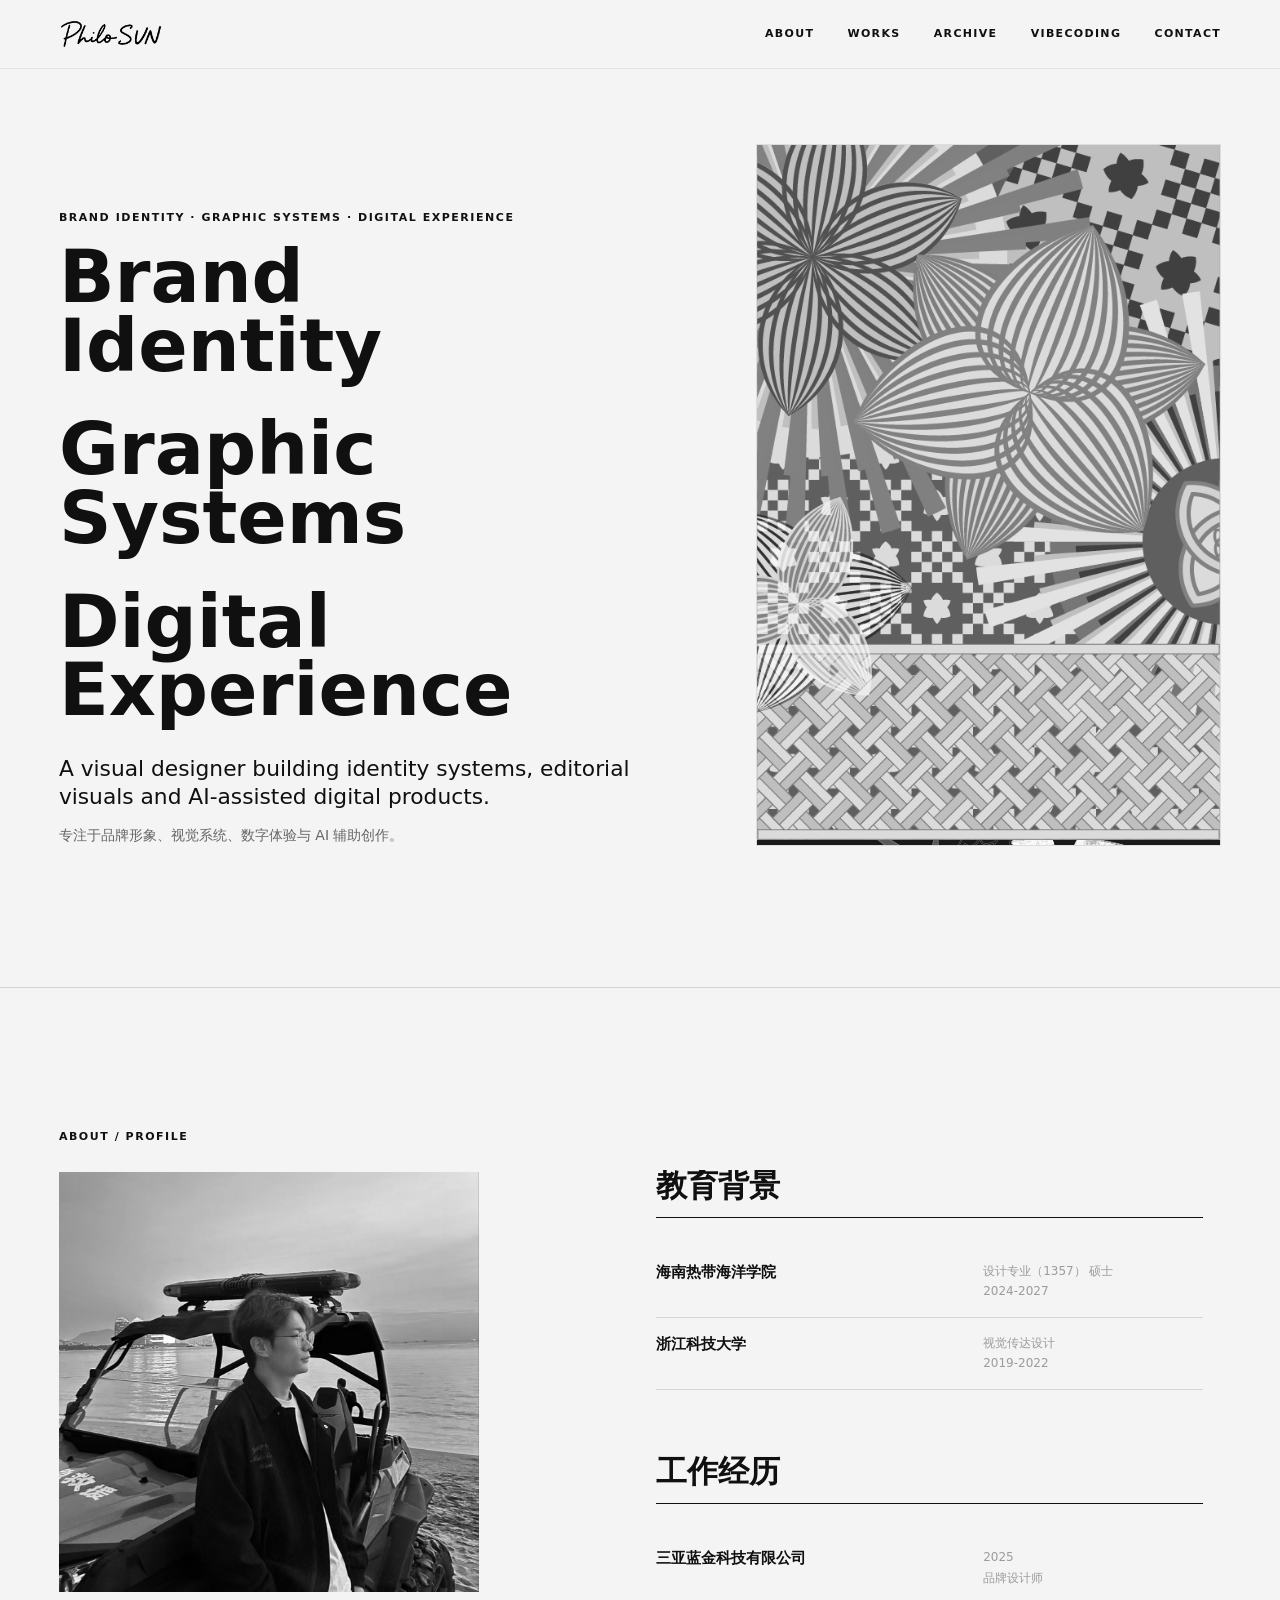
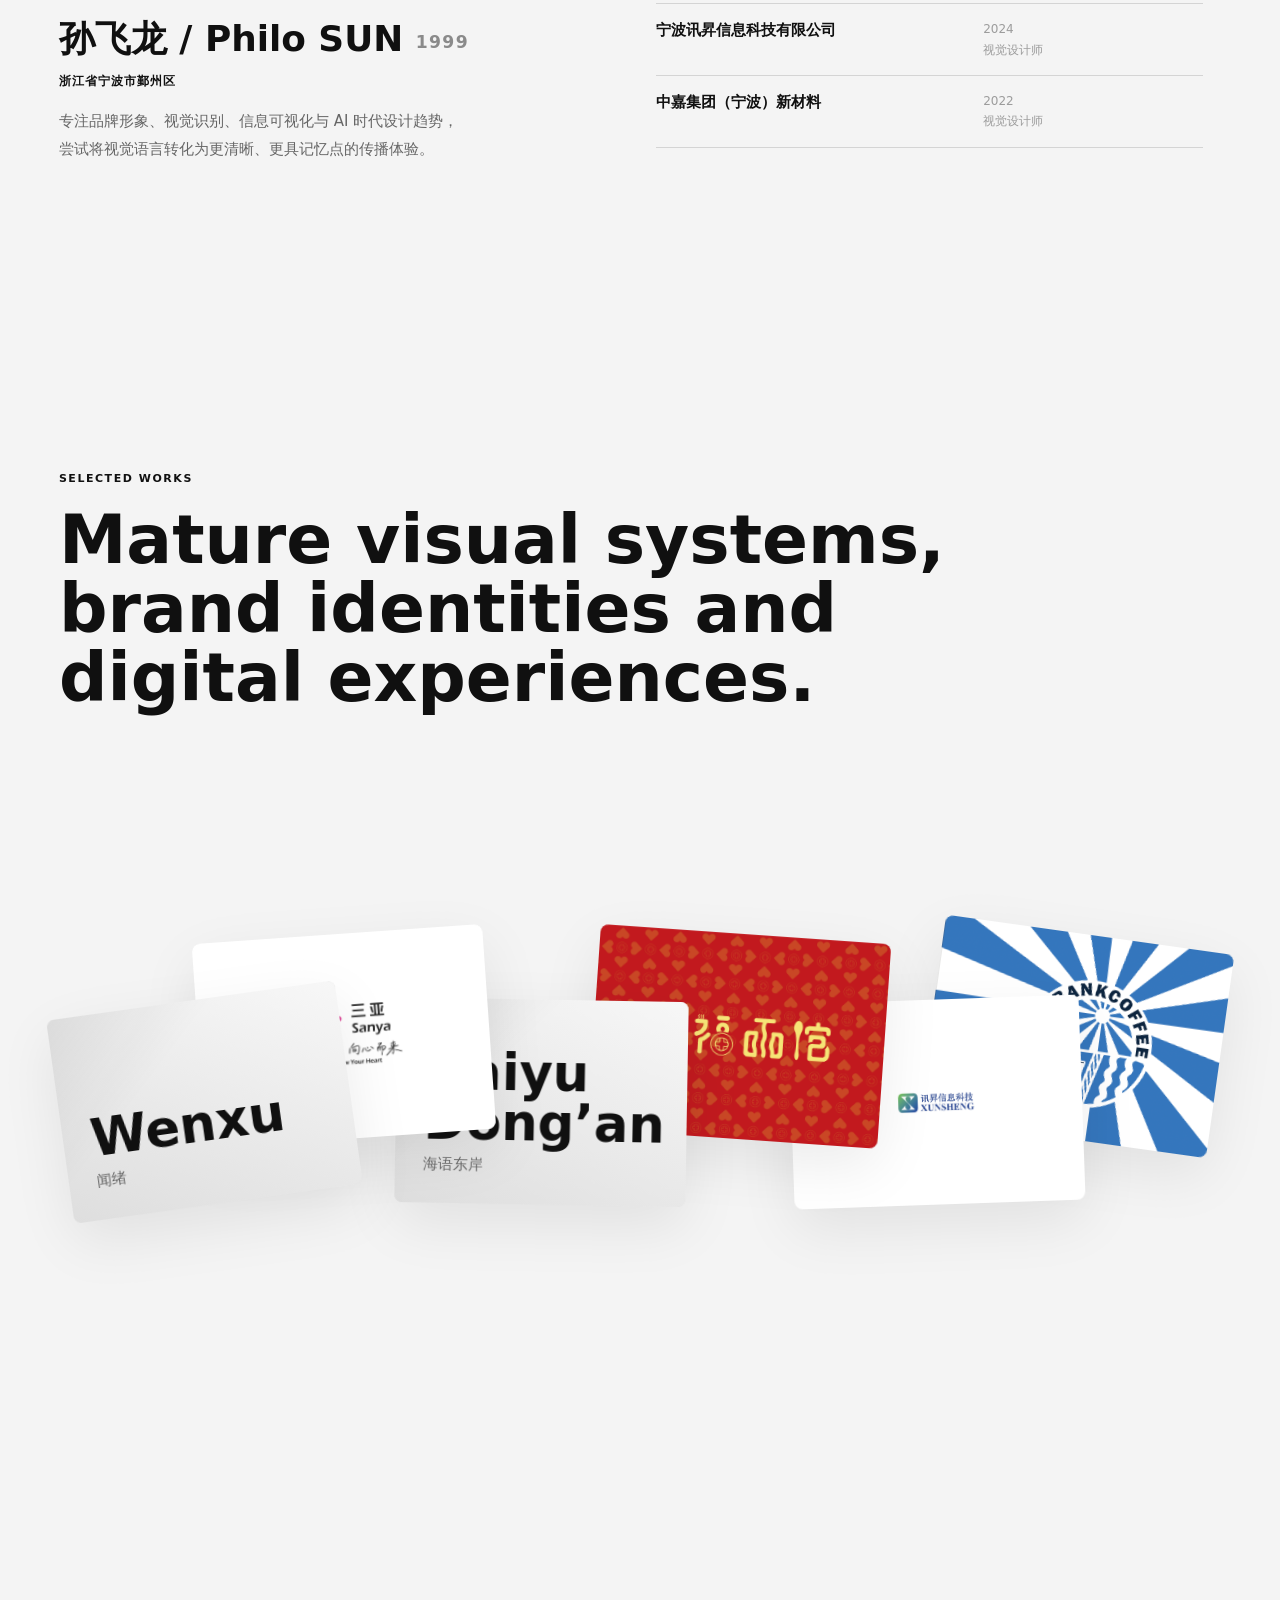
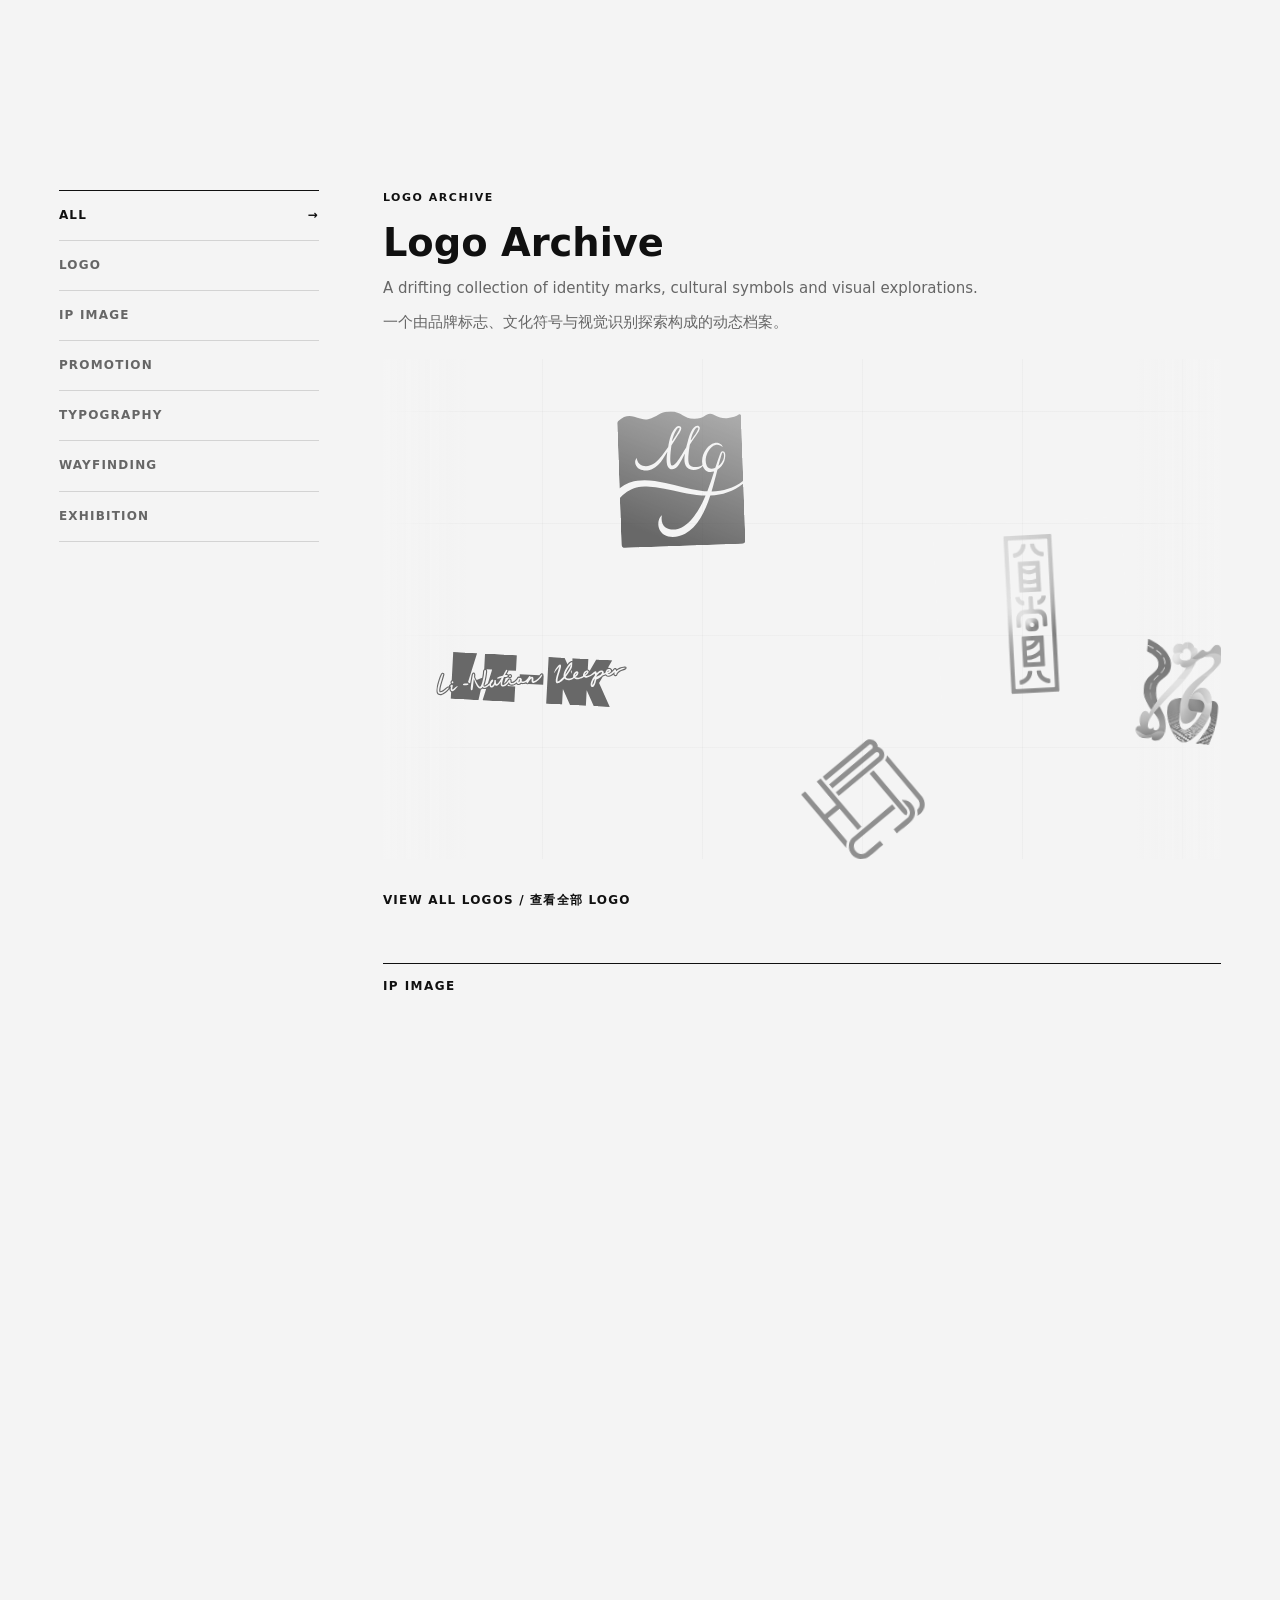
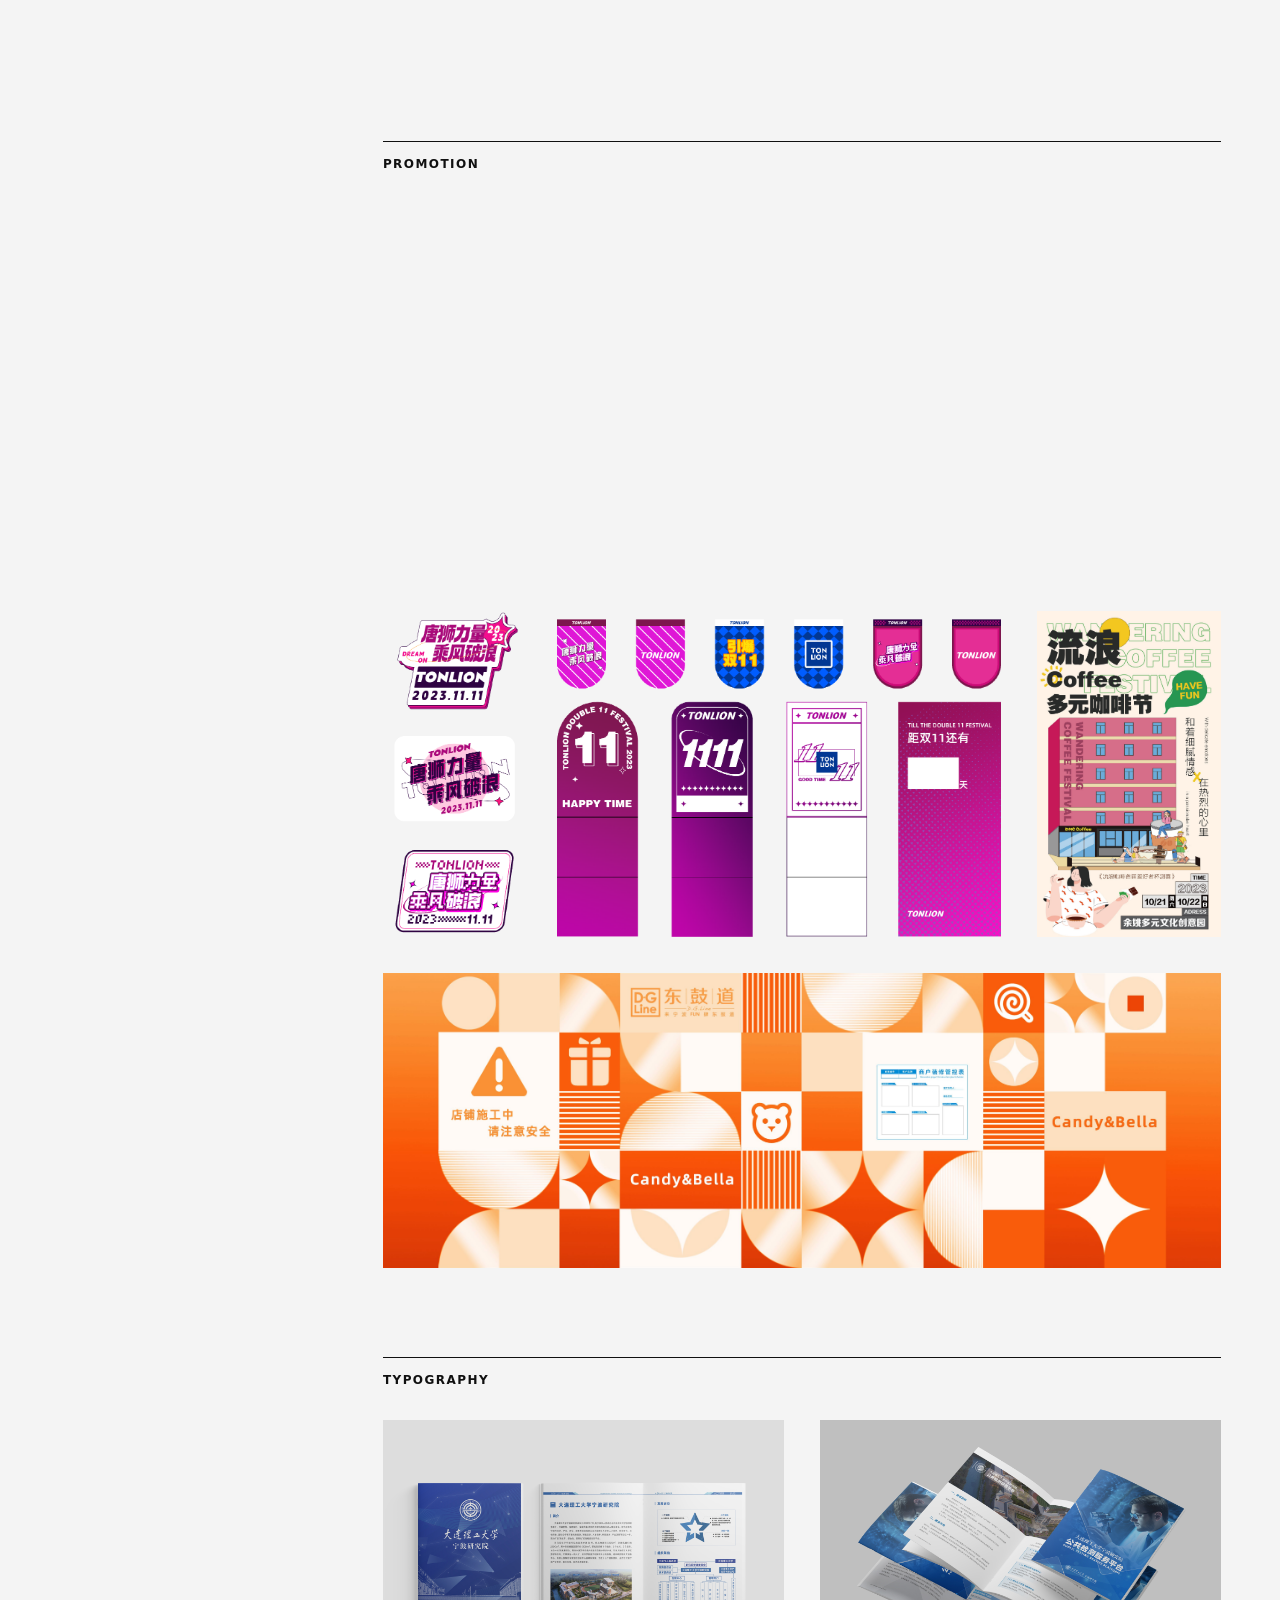
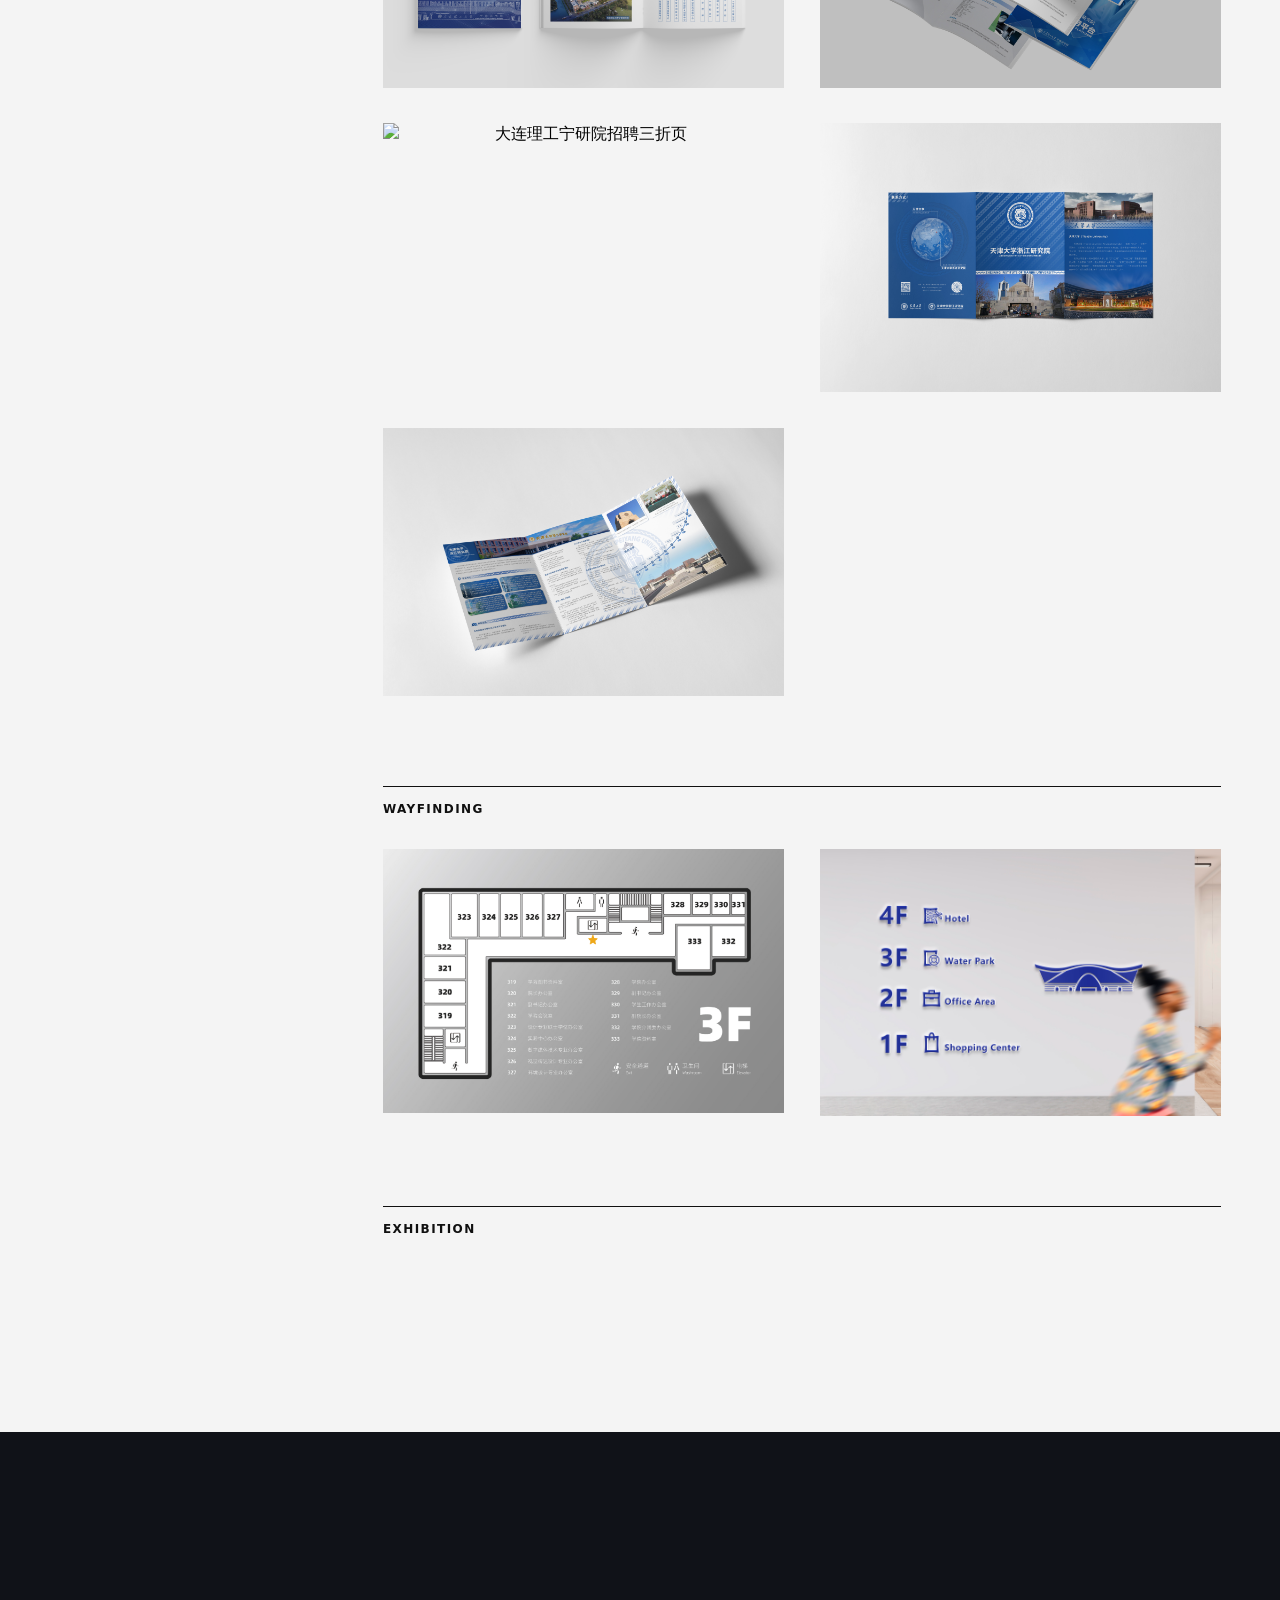
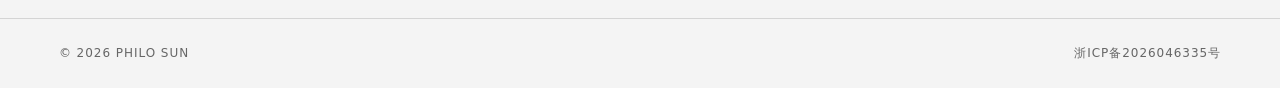
==== index.html @ c8544d94 "Initial portfolio site" ====
﻿<!doctype html>
<html lang="en">
  <head>
    <meta charset="UTF-8" />
    <meta name="viewport" content="width=device-width, initial-scale=1.0" />
    <title>Philo SUN | Visual Designer</title>
    <meta
      name="description"
      content="Philo SUN portfolio for brand identity, graphic systems and digital experience."
    />
    <link rel="stylesheet" href="styles.css?v=20260715-archive-title-lines-clean" />
  </head>
  <body>
    <header class="site-header" data-reveal>
      <div class="nav-shell">
        <a class="brand-mark" href="#home" aria-label="Philo SUN home">
          <img class="brand-logo" src="assets/philo-sun-signature.png" alt="Philo SUN" />
        </a>
        <button class="nav-toggle" type="button" aria-label="Toggle navigation" aria-expanded="false">
          <span></span>
          <span></span>
        </button>
        <nav class="site-nav" aria-label="Primary navigation">
          <a href="#about" data-cn="关于"><span>About</span></a>
          <a href="#works" data-cn="作品"><span>Works</span></a>
          <a href="#archive" data-cn="档案"><span>Archive</span></a>
          <a href="#vibecoding" data-cn="AI编程"><span>Vibecoding</span></a>
          <a href="#contact" data-cn="联系"><span>Contact</span></a>
        </nav>
      </div>
    </header>

    <main>
      <section class="hero section-shell" id="home">
        <div class="hero-copy" data-reveal>
          <p class="eyebrow">Brand Identity · Graphic Systems · Digital Experience</p>
          <h1>
            <span>Brand</span>
            <span>Identity</span>
            <span class="hero-title-gap" aria-hidden="true"></span>
            <span>Graphic</span>
            <span>Systems</span>
            <span class="hero-title-gap" aria-hidden="true"></span>
            <span>Digital</span>
            <span>Experience</span>
          </h1>
          <p class="hero-lede">
            A visual designer building identity systems, editorial visuals and AI-assisted digital
            products.
          </p>
          <p class="hero-cn">专注于品牌形象、视觉系统、数字体验与 AI 辅助创作。</p>
        </div>

        <div class="hero-preview hero-visual-stream" data-reveal aria-label="Scrolling visual archive">
          <div class="hero-visual-track">
            <img src="public/hero/01.png" alt="" loading="eager" />
            <img src="public/hero/02.jpg" alt="" loading="lazy" />
            <img src="public/hero/03.png" alt="" loading="lazy" />
            <img src="public/hero/04.png" alt="" loading="lazy" />
            <img src="public/hero/05.png" alt="" loading="lazy" />
            <img src="public/hero/06.jpg" alt="" loading="lazy" />
            <img src="public/hero/07.png" alt="" loading="lazy" />
            <img src="public/hero/08.png" alt="" loading="lazy" />
            <img src="public/hero/09.jpg" alt="" loading="lazy" />
            <img src="public/hero/01.png" alt="" loading="lazy" aria-hidden="true" />
            <img src="public/hero/02.jpg" alt="" loading="lazy" aria-hidden="true" />
            <img src="public/hero/03.png" alt="" loading="lazy" aria-hidden="true" />
            <img src="public/hero/04.png" alt="" loading="lazy" aria-hidden="true" />
            <img src="public/hero/05.png" alt="" loading="lazy" aria-hidden="true" />
            <img src="public/hero/06.jpg" alt="" loading="lazy" aria-hidden="true" />
            <img src="public/hero/07.png" alt="" loading="lazy" aria-hidden="true" />
            <img src="public/hero/08.png" alt="" loading="lazy" aria-hidden="true" />
            <img src="public/hero/09.jpg" alt="" loading="lazy" aria-hidden="true" />
          </div>
        </div>
      </section>

      <section class="profile section-shell" id="about">
        <div class="profile-left" data-reveal>
          <p class="section-kicker">About / Profile</p>
          <div class="profile-photo">
            <img src="assets/profile-photo.jpg" alt="Philo SUN portrait" />
          </div>
          <div class="profile-bio">
            <h2>孙飞龙 / Philo SUN <span>1999</span></h2>
            <p class="profile-location">浙江省宁波市鄞州区</p>
            <p>
              专注品牌形象、视觉识别、信息可视化与 AI 时代设计趋势，<br />尝试将视觉语言转化为更清晰、更具记忆点的传播体验。
            </p>
          </div>
        </div>
        <div class="profile-right" data-reveal>
          <div class="academic-panel">
            <article class="academic-section academic-section--major">
              <h3 class="academic-title">教育背景</h3>
              <div class="profile-record-list">
                <div class="profile-record">
                  <strong>海南热带海洋学院</strong>
                  <p>设计专业（1357） 硕士<br />2024-2027</p>
                </div>
                <div class="profile-record">
                  <strong>浙江科技大学</strong>
                  <p>视觉传达设计<br />2019-2022</p>
                </div>
              </div>
            </article>

            <article class="academic-section academic-section--major">
              <h3 class="academic-title">工作经历</h3>
              <div class="profile-record-list">
                <div class="profile-record">
                  <strong>三亚蓝金科技有限公司</strong>
                  <p>2025<br />品牌设计师</p>
                </div>
                <div class="profile-record">
                  <strong>宁波讯昇信息科技有限公司</strong>
                  <p>2024<br />视觉设计师</p>
                </div>
                <div class="profile-record">
                  <strong>中嘉集团（宁波）新材料</strong>
                  <p>2022<br />视觉设计师</p>
                </div>
              </div>
            </article>

            <article class="academic-section academic-section--major">
              <h3 class="academic-title">国际学术项目合作</h3>
              <div class="project-collab">
                <h4>佛罗伦萨大学 DIDA 建筑系</h4>
                <div class="project-collab-body">
                  <p>Design for Territories: A Point of View</p>
                  <p>Hainan Digital Countryside Innovation Ecology and Intelligent Design Strategy Research</p>
                  <p>海南热带海洋学院 × University of Florence DIDA</p>
                </div>
                <div class="project-collab-cn">
                  <p>“Design for Territories: A Point of View” 国际工作坊</p>
                  <p>海南数字乡村创新生态与智能设计策略研究项目</p>
                  <p>海南热带海洋学院 × 佛罗伦萨大学 DIDA 建筑系</p>
                  <p>2025.05.29</p>
                </div>
              </div>
            </article>

            <article class="academic-section academic-section--major">
              <h3 class="academic-title">学术 / 荣誉</h3>
              <h4>参与学术论坛 / 研讨会</h4>
              <div class="academic-list">
                <div class="academic-item"><p>启智铸魂：解析艺术与设计之美</p><span>2025.12.24</span></div>
                <div class="academic-item"><p>从服务设计到设计的营销讲座</p><span>2025.06.11</span></div>
                <div class="academic-item"><p>2025 年海南黎族苗族文化论坛</p><span>2025.04.01</span></div>
                <div class="academic-item"><p>设计的价值与未来</p><span>2025.03.28</span></div>
                <div class="academic-item"><p>2024 年海南省袍隆扣研究会</p><span>2024.12.28</span></div>
                <div class="academic-item"><p>地域文化的数字演绎讲座</p><span>2024.12.12</span></div>
                <div class="academic-item"><p>NCDA 未来设计师创作交流会</p><span>2024.12.05</span></div>
                <div class="academic-item"><p>第 4 届东南亚与中国（海南）论坛<br />——2024–2025 年中国东盟交流合作研讨会</p><span>2024.11.30</span></div>
                <div class="academic-item"><p>《有共鸣的设计》讲座</p><span>2024.10.31</span></div>
                <div class="academic-item"><p>“回顾与展望：疍民历史与文化研究”学术论坛</p><span>2024.09.21</span></div>
              </div>

              <h4>学术成果</h4>
              <div class="result-list">
                <div class="result-item"><p>发表四篇学术论坛论文</p><span>第一作者</span></div>
                <div class="result-item"><p>发刊《湖南包装》</p><span>第一作者</span></div>
              </div>

              <h4>荣誉奖项</h4>
              <div class="award-list">
                <div class="award-item"><p>中国国际大学生创新大赛（2025）海南赛区</p><span>银奖</span></div>
                <div class="award-item"><p>全国大学生第 13 届海洋文化创意设计大赛</p><span>佳作奖</span></div>
                <div class="award-item"><p>宁波市教育系统读书节标识征集活动</p><span>二等奖</span></div>
                <div class="award-item"><p>宁波市“印象宁波”轨道交通票卡（票面）设计大赛</p><span>优胜奖</span></div>
              </div>
            </article>
          </div>
        </div>
      </section>

      <section class="works section-shell" id="works">
        <div class="section-heading" data-reveal>
          <p class="section-kicker">Selected Works</p>
          <h2>
            Mature visual systems,<br />
            brand identities and<br />
            digital experiences.
          </h2>
        </div>
        <div class="works-grid" id="worksGrid" aria-live="polite"></div>
      </section>

      <section class="archive section-shell" id="archive">
        <div class="archive-heading" data-reveal>
          <div>
            <p class="section-kicker">Archive</p>
            <h2>
              <span>A living index of marks, posters,</span>
              <span>editorial systems and visual studies.</span>
            </h2>
          </div>
        </div>
        <div class="archive-layout" data-reveal>
          <aside class="archive-filter" id="archiveFilter" aria-label="Archive categories"></aside>
          <div>
            <section class="logo-archive-feature" aria-label="Logo archive">
              <div class="logo-archive-heading">
                <p class="section-kicker">Logo Archive</p>
                <h3>Logo Archive</h3>
                <p>A drifting collection of identity marks, cultural symbols and visual explorations.</p>
                <p class="cn-copy">一个由品牌标志、文化符号与视觉识别探索构成的动态档案。</p>
              </div>
              <div class="logo-wall" id="logoWall" aria-label="Drifting logo archive wall"></div>
            </section>
            <button class="archive-view-all" id="viewAllLogos" type="button">View All Logos / 查看全部 Logo</button>
            <div class="archive-masonry" id="archiveMasonry"></div>
          </div>
        </div>
      </section>

      <section class="lab" id="vibecoding">
        <div class="section-shell lab-shell">
          <div class="lab-heading" data-reveal>
            <div>
              <h2>
                Digital products built through design<br />
                AI and rapid prototyping.
              </h2>
              <p class="cn-copy">
                通过设计、AI 与快速原型构建的数字产品。
              </p>
            </div>
          </div>
          <div class="lab-list" id="labList"></div>
        </div>
      </section>

      <section class="contact section-shell" id="contact">
        <div class="contact-panel" data-reveal>
          <h2>Contact Me!</h2>
          <p class="contact-subtitle">联系方式</p>
          <div class="contact-cards" aria-label="Contact information">
            <button class="contact-card" type="button" data-copy="15557463656">
              <span class="contact-icon" aria-label="Phone">
                <svg viewBox="0 0 24 24" aria-hidden="true">
                  <path d="M22 16.92v2.25a2 2 0 0 1-2.18 2 19.8 19.8 0 0 1-8.63-3.07 19.5 19.5 0 0 1-6-6A19.8 19.8 0 0 1 2.12 3.4 2 2 0 0 1 4.11 1.2h2.25a2 2 0 0 1 2 1.72c.13.96.35 1.9.66 2.8a2 2 0 0 1-.45 2.11L7.6 8.8a16 16 0 0 0 7.6 7.6l.97-.97a2 2 0 0 1 2.11-.45c.9.31 1.84.53 2.8.66A2 2 0 0 1 22 16.92Z" />
                </svg>
              </span>
              <strong>15557463656</strong>
            </button>
            <button class="contact-card" type="button" data-copy="1370700865@qq.com">
              <span class="contact-icon" aria-label="Email">
                <svg viewBox="0 0 24 24" aria-hidden="true">
                  <path d="M4 4h16a2 2 0 0 1 2 2v12a2 2 0 0 1-2 2H4a2 2 0 0 1-2-2V6a2 2 0 0 1 2-2Z" />
                  <path d="m22 7-10 6L2 7" />
                </svg>
              </span>
              <strong>1370700865@qq.com</strong>
            </button>
            <button class="contact-card" type="button" data-copy="VIKUU717">
              <span class="contact-icon" aria-label="WeChat">
                <svg viewBox="0 0 24 24" aria-hidden="true">
                  <path d="M9.5 5C5.9 5 3 7.3 3 10.2c0 1.7 1 3.2 2.5 4.2L5 16.8l2.6-1.3c.6.1 1.2.2 1.9.2 3.6 0 6.5-2.3 6.5-5.2S13.1 5 9.5 5Z" />
                  <path d="M14.8 11c3.1 0 5.7 2 5.7 4.5 0 1.4-.8 2.7-2.1 3.5l.4 2-2.2-1.1c-.6.1-1.1.2-1.8.2-3.1 0-5.7-2-5.7-4.5s2.6-4.6 5.7-4.6Z" />
                  <path d="M7.5 9.6h.01M11.6 9.6h.01M13.2 15.1h.01M16.9 15.1h.01" />
                </svg>
              </span>
              <strong>VIKUU717</strong>
            </button>
          </div>
        </div>
      </section>
    </main>

    <footer class="site-footer">
      <span>© 2026 Philo SUN</span>
      <a href="https://beian.miit.gov.cn/" target="_blank" rel="noopener noreferrer">浙ICP备2026046335号</a>
    </footer>

    <script src="works-data.js?v=20260714-zuoan-vis"></script>
    <script src="script.js?v=20260715-archive-title-lines-clean"></script>
  </body>
</html>
---- styles.css ----
:root {
  --bg: #f4f4f4;
  --bg-soft: #e8e8e8;
  --surface: #dedede;
  --ink: #101010;
  --muted: #666666;
  --muted-2: #8a8a8a;
  --line: rgba(16, 16, 16, 0.14);
  --line-strong: rgba(16, 16, 16, 0.28);
  --blue: #111111;
  --deep-blue: #2a2a2a;
  --dark: #101218;
  --dark-soft: #171a22;
  --white: #ffffff;
  --max: 1440px;
  --gutter: clamp(20px, 4.6vw, 72px);
  --nav-height: 68px;
  --space-section: clamp(92px, 11vw, 156px);
  --space-row: clamp(22px, 2.5vw, 36px);
  --hero-title: clamp(44px, 5.7vw, 82px);
  --section-title: clamp(42px, 5.3vw, 72px);
  --profile-title: clamp(30px, 3.5vw, 48px);
  --project-title: clamp(24px, 2.3vw, 32px);
  --body: clamp(15px, 1.2vw, 18px);
  --small: 12px;
  --tiny: 11px;
  --ease: cubic-bezier(0.2, 0.8, 0.2, 1);
  --duration: 520ms;
}

@property --work-wave {
  syntax: "<length>";
  inherits: false;
  initial-value: 0px;
}

* {
  box-sizing: border-box;
}

html {
  scroll-behavior: smooth;
}

body {
  margin: 0;
  overflow-x: hidden;
  background: var(--bg);
  color: var(--ink);
  font-family: Inter, "Noto Sans SC", "Microsoft YaHei UI", "PingFang SC", system-ui, sans-serif;
  line-height: 1.42;
  letter-spacing: 0;
}

body.is-modal-open {
  overflow: hidden;
}

a {
  color: inherit;
  text-decoration: none;
}

button {
  font: inherit;
}

ul {
  list-style: none;
  margin: 0;
  padding: 0;
}

.site-header {
  position: fixed;
  top: 0;
  left: 0;
  right: 0;
  z-index: 20;
  border-bottom: 1px solid rgba(16, 16, 16, 0.08);
  background: rgba(244, 244, 244, 0.78);
  backdrop-filter: blur(16px);
  -webkit-backdrop-filter: blur(16px);
}

.nav-shell {
  width: min(var(--max), 100%);
  min-height: var(--nav-height);
  margin: 0 auto;
  padding: 0 var(--gutter);
  display: flex;
  align-items: center;
  justify-content: space-between;
  gap: 24px;
}

.brand-mark {
  flex: 0 0 auto;
  display: inline-flex;
  align-items: center;
  font-size: 13px;
  font-weight: 800;
  letter-spacing: 0.04em;
}

.brand-logo {
  display: block;
  width: clamp(104px, 8vw, 138px);
  height: auto;
}

.site-nav {
  display: flex;
  align-items: center;
  justify-content: flex-end;
  gap: clamp(18px, 2.6vw, 42px);
  font-size: var(--tiny);
  font-weight: 800;
  text-transform: uppercase;
  letter-spacing: 0.12em;
}

.site-nav a {
  position: relative;
  display: inline-grid;
  place-items: center;
  padding: 8px 0;
  transition: color 180ms ease;
}

.site-nav a span {
  grid-area: 1 / 1;
  transition: opacity 160ms ease;
}

.site-nav a::before {
  grid-area: 1 / 1;
  content: attr(data-cn);
  opacity: 0;
  white-space: nowrap;
  transition: opacity 160ms ease;
}

.site-nav a:hover span {
  opacity: 0;
}

.site-nav a:hover::before {
  opacity: 1;
}

.site-nav a::after {
  position: absolute;
  left: 0;
  bottom: 3px;
  width: 100%;
  height: 1px;
  background: currentColor;
  content: "";
  transform: scaleX(0);
  transform-origin: right;
  transition: transform 220ms ease;
}

.site-nav a:hover {
  color: var(--blue);
}

.site-nav a:hover::after {
  transform: scaleX(1);
  transform-origin: left;
}

.nav-toggle {
  display: none;
  width: 38px;
  height: 38px;
  border: 1px solid var(--line);
  background: transparent;
}

.nav-toggle span {
  display: block;
  width: 17px;
  height: 1px;
  margin: 5px auto;
  background: var(--ink);
  transition: transform 220ms ease;
}

.section-shell {
  width: min(var(--max), 100%);
  margin: 0 auto;
  padding: var(--space-section) var(--gutter);
}

.eyebrow,
.section-kicker {
  margin: 0 0 18px;
  color: var(--blue);
  font-size: var(--tiny);
  font-weight: 800;
  text-transform: uppercase;
  letter-spacing: 0.14em;
}

.cn-copy {
  color: var(--muted);
  font-size: 14px;
  line-height: 1.8;
}

.hero {
  min-height: calc(100vh - var(--nav-height));
  padding-top: calc(var(--nav-height) + clamp(38px, 6vw, 76px));
  display: grid;
  grid-template-columns: repeat(12, 1fr);
  gap: var(--space-row);
  align-items: end;
}

.hero-copy {
  grid-column: 1 / span 7;
  min-width: 0;
}

.hero h1 {
  margin: 0;
  font-size: var(--hero-title);
  font-weight: 850;
  line-height: 0.94;
  letter-spacing: 0;
}

.hero h1 span {
  display: block;
}

.hero-title-gap {
  height: 0.48em;
}

.hero-lede {
  max-width: 650px;
  margin: 30px 0 0;
  font-size: clamp(18px, 1.7vw, 25px);
  line-height: 1.32;
}

.hero-cn {
  max-width: 560px;
  margin: 14px 0 0;
  color: var(--muted);
  font-size: 14px;
}

.hero-preview {
  grid-column: 8 / span 5;
  display: block;
  align-self: center;
  min-width: 0;
  overflow: hidden;
  border-top: 0;
}

.hero-visual-stream {
  height: min(78vh, 790px);
  min-height: 560px;
  border: 1px solid rgba(16, 16, 16, 0.14);
  background: #fff;
  cursor: default;
  user-select: none;
}

.hero-visual-track {
  display: flex;
  flex-direction: column;
  gap: 0;
  padding: 0;
  animation: heroVisualScroll 32s linear infinite;
}

.hero-visual-track img {
  display: block;
  width: 100%;
  height: auto;
  filter: grayscale(1);
  transition: filter 260ms ease;
}

.hero-visual-stream:hover .hero-visual-track img {
  filter: grayscale(0);
}

@keyframes heroVisualScroll {
  from {
    transform: translateY(0);
  }

  to {
    transform: translateY(-50%);
  }
}

.preview-art {
  width: 100%;
  aspect-ratio: 4 / 5;
  min-height: 0;
  background:
    linear-gradient(135deg, rgba(16, 16, 16, 0.94), rgba(48, 48, 48, 0.88) 32%, transparent 32%),
    linear-gradient(26deg, #d7d7d7 0 31%, #111318 31% 59%, #f8f8f8 59%);
  transition: transform var(--duration) var(--ease), filter var(--duration) var(--ease);
}

.hero-preview:hover .preview-art {
  filter: brightness(1.06);
  transform: scale(1.035);
}

.preview-caption {
  display: grid;
  grid-template-columns: auto 1fr;
  gap: 18px;
  padding: 16px 0 0;
  color: var(--muted);
  font-size: var(--small);
  text-transform: uppercase;
}

.preview-caption strong {
  color: var(--ink);
}

.profile {
  display: grid;
  grid-template-columns: repeat(12, 1fr);
  gap: var(--space-row);
  border-top: 1px solid var(--line);
}

.profile-left {
  grid-column: 1 / span 5;
}

.profile-photo {
  width: min(100%, 420px);
  aspect-ratio: 1;
  margin-top: 28px;
  overflow: hidden;
  background: #fff;
}

.profile-photo img {
  width: 100%;
  height: 100%;
  display: block;
  object-fit: cover;
}

.profile-bio {
  max-width: 520px;
  margin-top: 28px;
}

.profile-bio h2 {
  margin: 0;
  font-size: clamp(26px, 2.8vw, 40px);
  font-weight: 850;
  line-height: 1.08;
}

.profile-bio h2 span {
  color: var(--muted-2);
  font-size: 0.48em;
  font-weight: 800;
  letter-spacing: 0.08em;
  vertical-align: 0.18em;
}

.profile-location {
  margin: 14px 0 18px;
  color: var(--blue);
  font-size: var(--small);
  font-weight: 800;
  letter-spacing: 0.08em;
}

.profile-bio p:not(.profile-location) {
  margin: 0;
  color: var(--muted);
  font-size: 15px;
  line-height: 1.85;
}

.profile-right {
  grid-column: 7 / span 6;
  padding-top: 41px;
}

.academic-panel {
  max-height: 620px;
  overflow-y: auto;
  padding-right: 18px;
  scrollbar-width: thin;
  scrollbar-color: rgba(16, 16, 16, 0.22) rgba(16, 16, 16, 0.05);
}

.academic-panel::-webkit-scrollbar {
  width: 5px;
}

.academic-panel::-webkit-scrollbar-track {
  background: rgba(16, 16, 16, 0.04);
}

.academic-panel::-webkit-scrollbar-thumb {
  background: rgba(16, 16, 16, 0.2);
}

.academic-panel::-webkit-scrollbar-thumb:hover {
  background: rgba(16, 16, 16, 0.34);
}

.academic-section {
  padding-top: clamp(44px, 5.2vw, 72px);
}

.academic-section:first-child {
  padding-top: 0;
}

.academic-title {
  margin: 0 0 28px;
  padding-bottom: 16px;
  border-bottom: 1px solid var(--ink);
  font-size: clamp(22px, 2.45vw, 34px);
  font-weight: 850;
  line-height: 1;
}

.academic-section h4 {
  margin: 32px 0 16px;
  color: var(--ink);
  font-size: 15px;
  font-weight: 850;
  letter-spacing: 0.02em;
}

.academic-title + h4 {
  margin-top: 0;
}

.academic-list,
.profile-record-list,
.result-list,
.award-list {
  border-top: 1px solid var(--line);
}

.academic-title + .profile-record-list,
.academic-title + .academic-list,
.academic-title + .result-list,
.academic-title + .award-list {
  border-top: 0;
}

.profile-record {
  display: grid;
  grid-template-columns: minmax(0, 1fr) minmax(220px, 0.58fr);
  gap: 24px;
  padding: 15px 0;
  border-bottom: 1px solid var(--line);
}

.profile-record strong {
  color: var(--ink);
  font-size: 15px;
  font-weight: 650;
  line-height: 1.55;
}

.profile-record p {
  margin: 0;
  color: rgba(102, 102, 102, 0.62);
  font-size: 12px;
  font-weight: 400;
  line-height: 1.7;
}

.project-collab {
  border-bottom: 1px solid var(--line);
}

.project-collab h4 {
  margin: 0 0 18px;
}

.project-collab-body {
  padding: 0 0 18px;
  border-bottom: 1px solid var(--line);
}

.project-collab-body p,
.project-collab-cn p {
  margin: 0 0 8px;
  font-size: 13px;
  font-weight: 400;
  line-height: 1.62;
}

.project-collab-body p {
  color: var(--ink);
}

.project-collab-cn {
  padding: 18px 0;
}

.project-collab-cn p {
  color: rgba(102, 102, 102, 0.62);
}

.project-collab-body p:last-child,
.project-collab-cn p:last-child {
  margin-bottom: 0;
}

.academic-item {
  display: grid;
  grid-template-columns: minmax(0, 1fr) 92px;
  gap: 24px;
  padding: 15px 0;
  border-bottom: 1px solid var(--line);
}

.academic-item p,
.result-item p,
.award-item p {
  margin: 0;
  color: var(--ink);
  font-size: 13px;
  font-weight: 400;
  line-height: 1.55;
}

.academic-item p {
  padding-left: 2em;
  text-indent: 0;
}

.result-item p,
.award-item p {
  text-indent: 2em;
}

.academic-item span {
  color: rgba(102, 102, 102, 0.58);
  font-size: 11px;
  line-height: 1.7;
  text-align: right;
  white-space: nowrap;
}

.result-item {
  display: grid;
  grid-template-columns: minmax(0, 1fr) 86px;
  gap: 24px;
  padding: 15px 0;
  border-bottom: 1px solid var(--line);
}

.result-item span,
.award-item span {
  color: rgba(138, 138, 138, 0.54);
  font-size: 11px;
  font-weight: 400;
  line-height: 1.7;
  text-align: right;
  white-space: nowrap;
}

.award-item {
  display: grid;
  grid-template-columns: minmax(0, 1fr) 74px;
  gap: 24px;
  padding: 15px 0;
  border-bottom: 1px solid var(--line);
}

.button-row,
.contact-actions {
  display: flex;
  flex-wrap: wrap;
  gap: 10px;
  margin-top: 22px;
}

.text-button {
  display: inline-flex;
  align-items: center;
  min-height: 40px;
  padding: 0 14px;
  border: 1px solid var(--ink);
  background: var(--ink);
  color: var(--white);
  font-size: var(--tiny);
  font-weight: 800;
  text-transform: uppercase;
  letter-spacing: 0.1em;
  transition: background 180ms ease, color 180ms ease, border-color 180ms ease;
}

.text-button:hover {
  border-color: var(--blue);
  background: var(--blue);
}

.text-button--quiet {
  background: transparent;
  color: var(--ink);
}

.text-button--quiet:hover {
  color: var(--white);
}

.section-heading {
  max-width: 940px;
  margin-bottom: clamp(46px, 6vw, 88px);
}

.section-heading h2,
.archive-heading h2,
.lab-heading h2,
.contact-panel h2 {
  margin: 0;
  font-size: var(--section-title);
  font-weight: 850;
  line-height: 1.02;
  letter-spacing: 0;
}

.works-grid {
  position: relative;
  display: block;
  height: var(--works-grid-h, clamp(330px, 32vw, 460px));
  isolation: isolate;
}

.work-card {
  position: absolute;
  top: 0;
  left: 0;
  display: flex;
  width: var(--work-card-w, clamp(346px, 32vw, 506px));
  min-height: 0;
  aspect-ratio: 297 / 210;
  overflow: hidden;
  border-radius: 8px;
  padding: 0;
  border-top: 0;
  border-right: 0;
  border-bottom: 0;
  border-left: 0;
  background: var(--surface);
  color: inherit;
  font: inherit;
  text-align: left;
  cursor: pointer;
  appearance: none;
  -webkit-appearance: none;
  transform-origin: center;
  transform:
    translate3d(var(--work-x, 0px), calc(var(--work-y, 0px) + var(--work-lift, 0px) + var(--work-wave, 0px)), 0)
    scale(var(--work-scale, 1))
    rotate(var(--work-rotate, 0deg));
  z-index: var(--stack-z, 1);
  animation: workCoverWave 3s ease-in-out infinite;
  animation-delay: var(--work-wave-delay, 0ms);
  transition:
    width 560ms cubic-bezier(0.22, 1, 0.36, 1),
    transform 560ms cubic-bezier(0.22, 1, 0.36, 1),
    filter 220ms ease,
    box-shadow 220ms ease;
  box-shadow: 0 20px 58px rgba(0, 0, 0, 0.08);
}

.works-grid.has-active-work .work-card {
  --work-wave: 0px;
  animation-play-state: paused;
}

@keyframes workCoverWave {
  0%,
  100% {
    --work-wave: 0px;
  }

  50% {
    --work-wave: -8px;
  }
}

.work-card:hover {
  --work-lift: -14px;
  box-shadow: 0 28px 68px rgba(0, 0, 0, 0.12);
}

.work-card.is-active-work:hover {
  --work-lift: -10px;
}

.work-card:focus-visible {
  outline: 2px solid var(--blue);
  outline-offset: 4px;
}

.work-visual {
  position: absolute;
  inset: 0;
  transition: transform var(--duration) var(--ease), filter var(--duration) var(--ease);
}

.work-cover img {
  width: 100%;
  height: 100%;
  display: block;
  object-fit: cover;
  object-position: center;
}

.work-cover-placeholder {
  position: absolute;
  inset: 0;
  display: grid;
  align-content: end;
  gap: 8px;
  padding: 28px;
  background:
    linear-gradient(135deg, rgba(16, 16, 16, 0.08), transparent 34%),
    linear-gradient(24deg, #dedede, #f7f7f7);
  color: var(--ink);
  opacity: 0;
}

.work-cover.is-missing .work-cover-placeholder {
  opacity: 1;
}

.work-cover-placeholder strong {
  max-width: 70%;
  font-size: clamp(28px, 4vw, 62px);
  font-weight: 850;
  line-height: 0.98;
}

.work-cover-placeholder em {
  color: var(--muted);
  font-size: 15px;
  font-style: normal;
}

.work-card:hover .work-visual {
  filter: brightness(1.06) contrast(1.04);
  transform: none;
}

.work-card:hover .work-info {
  background: transparent;
}

.visual-city {
  background:
    linear-gradient(90deg, transparent 0 8%, rgba(255, 255, 255, 0.42) 8% 9%, transparent 9% 20%, rgba(255, 255, 255, 0.42) 20% 21%, transparent 21%),
    linear-gradient(145deg, #101010 0 28%, #d6d6d6 28% 54%, #f4f4f4 54%);
}

.visual-product {
  background:
    linear-gradient(#f5f5f5 0 0) 18% 20% / 64% 42% no-repeat,
    linear-gradient(#2a2a2a 0 0) 28% 32% / 44% 5% no-repeat,
    linear-gradient(#111111 0 0) 28% 42% / 30% 5% no-repeat,
    linear-gradient(145deg, #d9d9d9, #111318);
}

.visual-h5 {
  background:
    linear-gradient(#111111 0 0) 50% 14% / 34% 18% no-repeat,
    repeating-linear-gradient(90deg, rgba(255,255,255,0.35) 0 1px, transparent 1px 24px),
    linear-gradient(160deg, #171a22, #c9c9c9);
}

.visual-tech {
  background:
    linear-gradient(120deg, transparent 48%, rgba(16, 16, 16, 0.88) 48% 53%, transparent 53%),
    repeating-linear-gradient(0deg, rgba(255,255,255,0.18) 0 1px, transparent 1px 34px),
    linear-gradient(35deg, #2a2a2a, #111318 55%, #ededed);
}

.visual-mobile {
  background:
    linear-gradient(#f8f8f8 0 0) 16% 12% / 28% 76% no-repeat,
    linear-gradient(#111318 0 0) 22% 22% / 16% 5% no-repeat,
    linear-gradient(#111111 0 0) 22% 32% / 14% 20% no-repeat,
    linear-gradient(#f8f8f8 0 0) 58% 24% / 26% 54% no-repeat,
    linear-gradient(145deg, #dddddd, #0f1116);
}

.visual-logo {
  background:
    repeating-linear-gradient(90deg, rgba(16,16,16,0.9) 0 1px, transparent 1px 25%),
    repeating-linear-gradient(0deg, rgba(16,16,16,0.9) 0 1px, transparent 1px 25%),
    linear-gradient(135deg, #f8f8f8, #d4d4d4);
}

.visual-logo::before {
  position: absolute;
  inset: 16%;
  content: "PS";
  display: grid;
  place-items: center;
  border: 1px solid rgba(16,16,16,0.45);
  color: var(--ink);
  font-size: clamp(44px, 7vw, 96px);
  font-weight: 850;
}

.work-info {
  position: absolute;
  inset: auto 0 0;
  z-index: 1;
  width: 100%;
  display: none;
  grid-template-columns: minmax(0, 1fr) auto;
  gap: 18px;
  padding: 24px;
  color: var(--white);
  background: linear-gradient(to top, rgba(0, 0, 0, 0.72), rgba(0, 0, 0, 0));
  text-shadow: 0 1px 18px rgba(0, 0, 0, 0.25);
  transition: background var(--duration) var(--ease);
}

.work-year,
.lab-number {
  font-size: var(--small);
  font-weight: 850;
  letter-spacing: 0.1em;
}

.work-info h3 {
  margin: 0 0 7px;
  font-size: var(--project-title);
  line-height: 1.05;
}

.work-title-cn {
  display: block;
  margin: 0 0 7px;
  color: rgba(251, 250, 247, 0.88);
  font-size: 14px;
  font-weight: 750;
}

.work-info p {
  margin: 0;
  color: rgba(251, 250, 247, 0.82);
  font-size: 13px;
}

.work-tags {
  display: flex;
  flex-wrap: wrap;
  gap: 6px;
  margin-top: 12px;
}

.work-tags span {
  padding: 4px 7px;
  border: 1px solid rgba(251, 250, 247, 0.28);
  color: rgba(251, 250, 247, 0.78);
  font-size: 10px;
  font-weight: 800;
  text-transform: uppercase;
  letter-spacing: 0.08em;
}

.work-more-card {
  position: absolute;
  top: 0;
  left: 0;
  aspect-ratio: 297 / 210;
  display: grid;
  place-items: center;
  width: var(--work-card-w, clamp(346px, 32vw, 506px));
  border-radius: 8px;
  border: 1px solid rgba(16, 16, 16, 0.12);
  background: rgba(248, 248, 248, 0.38);
  color: rgba(16, 16, 16, 0.24);
  font-size: clamp(18px, 2.2vw, 28px);
  font-weight: 650;
  letter-spacing: 0.02em;
  transform-origin: center;
  transform:
    translate3d(var(--work-x, 0px), var(--work-y, 0px), 0)
    scale(var(--work-scale, 1))
    rotate(var(--work-rotate, 0deg));
  z-index: var(--stack-z, 1);
  transition:
    width 560ms cubic-bezier(0.22, 1, 0.36, 1),
    transform 560ms cubic-bezier(0.22, 1, 0.36, 1),
    filter 220ms ease,
    box-shadow 220ms ease;
  box-shadow: 0 20px 58px rgba(0, 0, 0, 0.06);
}

.work-modal {
  position: fixed;
  inset: 0;
  z-index: 200;
  display: grid;
  place-items: center;
  padding: clamp(18px, 4vw, 52px);
  visibility: hidden;
  pointer-events: none;
  transition: visibility 0s linear 360ms;
}

.work-modal.is-open {
  visibility: visible;
  pointer-events: auto;
  transition-delay: 0s;
}

.work-modal__overlay {
  position: absolute;
  inset: 0;
  background: rgba(0, 0, 0, 0.65);
  backdrop-filter: blur(8px);
  -webkit-backdrop-filter: blur(8px);
  opacity: 0;
  transition: opacity 320ms ease;
}

.work-modal.is-open .work-modal__overlay {
  opacity: 1;
}

.work-modal__panel {
  position: relative;
  z-index: 1;
  width: min(88vw, 1320px);
  height: min(90vh, 920px);
  overflow: hidden;
  background: var(--bg);
  color: var(--ink);
  opacity: 0;
  transform: translateY(24px) scale(0.98);
  transition: opacity 360ms ease, transform 360ms ease;
}

.work-modal.is-open .work-modal__panel {
  opacity: 1;
  transform: translateY(0) scale(1);
}

.work-modal__body {
  height: 100%;
  overflow-y: auto;
  overscroll-behavior: contain;
  padding: clamp(26px, 4vw, 64px);
}

.work-modal__body::-webkit-scrollbar {
  width: 6px;
}

.work-modal__body::-webkit-scrollbar-track {
  background: transparent;
}

.work-modal__body::-webkit-scrollbar-thumb {
  background: rgba(16, 16, 16, 0.18);
}

.work-modal__body::-webkit-scrollbar-thumb:hover {
  background: rgba(16, 16, 16, 0.32);
}

.work-modal__close {
  position: fixed;
  top: calc((100vh - min(90vh, 920px)) / 2 + 16px);
  right: auto;
  left: calc((100vw + min(88vw, 1320px)) / 2 + 16px);
  z-index: 1001;
  width: 48px;
  height: 48px;
  display: flex;
  align-items: center;
  justify-content: center;
  padding: 0;
  border: 1px solid rgba(255, 255, 255, 0.35);
  border-radius: 999px;
  background: rgba(255, 255, 255, 0.18);
  backdrop-filter: blur(16px);
  -webkit-backdrop-filter: blur(16px);
  color: #fff;
  font-size: 25px;
  line-height: 1;
  cursor: pointer;
  opacity: 0;
  pointer-events: none;
  transition: background 240ms ease, transform 240ms ease, opacity 240ms ease;
}

.work-modal.is-open .work-modal__close {
  opacity: 1;
  pointer-events: auto;
}

.work-modal__close:hover {
  background: rgba(255, 255, 255, 0.28);
  transform: translateY(-3px);
}

.work-modal__top {
  position: fixed;
  right: auto;
  left: calc((100vw + min(88vw, 1320px)) / 2 + 16px);
  bottom: calc((100vh - min(90vh, 920px)) / 2 + 16px);
  z-index: 1001;
  width: 48px;
  height: 48px;
  display: flex;
  align-items: center;
  justify-content: center;
  padding: 0;
  border: 1px solid rgba(255, 255, 255, 0.35);
  border-radius: 999px;
  background: rgba(255, 255, 255, 0.18);
  backdrop-filter: blur(16px);
  -webkit-backdrop-filter: blur(16px);
  color: #fff;
  font-size: 22px;
  line-height: 1;
  cursor: pointer;
  opacity: 0;
  pointer-events: none;
  transition: background 240ms ease, transform 240ms ease, opacity 240ms ease;
}

.work-modal.is-open .work-modal__top {
  opacity: 1;
  pointer-events: auto;
}

.work-modal__top:hover {
  background: rgba(255, 255, 255, 0.28);
  transform: translateY(-3px);
}

.work-modal__hero {
  display: grid;
  grid-template-columns: minmax(0, 1fr) minmax(180px, 260px);
  gap: clamp(24px, 5vw, 72px);
  max-width: 1100px;
  margin: 0 auto clamp(28px, 5vw, 58px);
  padding-right: 72px;
  border-top: 0;
  padding-top: 20px;
}

.work-modal__kicker {
  margin: 0 0 14px;
  color: var(--blue);
  font-size: var(--tiny);
  font-weight: 850;
  letter-spacing: 0.14em;
  text-transform: uppercase;
}

.work-modal__hero h2 {
  margin: 0;
  font-size: clamp(48px, 7vw, 92px);
  font-weight: 850;
  line-height: 0.96;
}

.work-modal__title-cn {
  margin: 14px 0 0;
  color: var(--muted);
  font-size: clamp(18px, 2vw, 26px);
  font-weight: 750;
}

.work-modal__meta {
  display: grid;
  gap: 10px;
  align-content: start;
  color: var(--muted);
  font-size: 12px;
  font-weight: 850;
  letter-spacing: 0.08em;
  text-transform: uppercase;
}

.work-modal__description,
.work-modal__description-cn {
  grid-column: 1 / -1;
  max-width: 760px;
  margin: 0;
  color: var(--muted);
  font-size: clamp(15px, 1.2vw, 18px);
  line-height: 1.62;
}

.work-modal__description-cn {
  color: rgba(102, 102, 102, 0.82);
}

.work-modal__image {
  position: relative;
  max-width: 1100px;
  margin: 0 auto;
  background: var(--surface);
}

.work-modal__image img {
  display: block;
  width: 100%;
  height: auto;
}

.work-modal__image figcaption {
  display: none;
}

.work-modal__image.is-missing {
  min-height: 360px;
  display: grid;
  place-items: center;
  border: 1px solid var(--line);
}

.work-modal__image.is-missing figcaption {
  display: block;
  color: var(--muted);
  font-size: 12px;
  font-weight: 850;
  letter-spacing: 0.12em;
  text-transform: uppercase;
}

.work-modal__details {
  max-width: 1100px;
  margin: 0 auto clamp(32px, 5vw, 60px);
  display: grid;
  grid-template-columns: repeat(4, minmax(0, 1fr));
  border-top: 1px solid var(--ink);
  border-bottom: 1px solid var(--line);
}

.work-modal__details div {
  min-height: 126px;
  padding: 18px 18px 18px 0;
  border-right: 1px solid var(--line);
}

.work-modal__details div:last-child {
  border-right: 0;
}

.work-modal__details span {
  display: block;
  margin-bottom: 18px;
  color: var(--blue);
  font-size: var(--tiny);
  font-weight: 850;
  letter-spacing: 0.12em;
  text-transform: uppercase;
}

.work-modal__details strong {
  color: var(--ink);
  font-size: 14px;
  font-weight: 500;
  line-height: 1.55;
}

.work-modal__manual {
  display: grid;
  gap: clamp(32px, 4vw, 48px);
  padding-bottom: clamp(32px, 5vw, 64px);
}

.lab {
  background: var(--dark);
  color: var(--white);
}

.lab-shell {
  padding-top: var(--space-section);
  padding-bottom: var(--space-section);
}

.lab-heading {
  display: grid;
  grid-template-columns: repeat(12, 1fr);
  gap: var(--space-row);
  align-items: start;
  margin-bottom: clamp(42px, 6vw, 72px);
}

.lab-heading > div {
  grid-column: 1 / -1;
}

.lab-heading h2 {
  color: var(--white);
  max-width: 100%;
  font-size: clamp(42px, 4.2vw, 64px);
  line-height: 0.98;
}

.lab-copy {
  margin: 0 0 18px;
  color: rgba(251, 250, 247, 0.78);
  font-size: clamp(17px, 1.45vw, 22px);
  line-height: 1.45;
}

.lab .cn-copy {
  color: rgba(251, 250, 247, 0.58);
  margin-top: 18px;
  max-width: 520px;
}

.lab-list {
  display: grid;
  grid-template-columns: repeat(2, minmax(0, 1fr));
  gap: clamp(22px, 3vw, 36px);
}

.lab-item {
  display: grid;
  grid-template-rows: auto minmax(260px, 1fr);
  gap: clamp(24px, 3vw, 38px);
  min-height: clamp(520px, 42vw, 620px);
  padding: clamp(24px, 3vw, 34px);
  border: 1px solid rgba(251, 250, 247, 0.22);
  background: rgba(251, 250, 247, 0.035);
  transition: background 180ms ease, border-color 180ms ease, transform 180ms ease;
}

.lab-item:hover {
  background: rgba(251, 250, 247, 0.06);
  border-color: rgba(251, 250, 247, 0.38);
  transform: translateY(-4px);
}

.lab-card-info {
  display: grid;
  gap: 18px;
}

.lab-card-title {
  display: flex;
  align-items: center;
  gap: 16px;
}

.lab-logo-slot {
  flex: 0 0 auto;
  width: 54px;
  height: 54px;
  display: flex;
  align-items: center;
  justify-content: center;
}

.lab-logo-slot img {
  width: 100%;
  height: 100%;
  object-fit: contain;
  display: block;
}

.lab-item[href="#"] .lab-logo-slot {
  width: 64px;
  height: 54px;
}

.lab-item h3 {
  margin: 0 0 7px;
  font-size: clamp(25px, 2.45vw, 34px);
  line-height: 1.02;
  white-space: nowrap;
}

.lab-item p,
.lab-type {
  margin: 0;
  color: rgba(251, 250, 247, 0.68);
  font-size: 14px;
}

.lab-status {
  width: max-content;
  padding: 7px 11px;
  border: 1px solid rgba(245, 245, 245, 0.36);
  border-radius: 999px;
  color: #d8d8d8;
  font-size: var(--tiny);
  font-weight: 850;
  text-transform: uppercase;
  letter-spacing: 0.08em;
}

.lab-product-visual {
  min-height: 0;
  display: flex;
  align-items: center;
  justify-content: center;
  overflow: hidden;
  border: 1px solid rgba(251, 250, 247, 0.12);
  background:
    linear-gradient(135deg, rgba(251, 250, 247, 0.08), rgba(251, 250, 247, 0.015));
}

.lab-product-visual img {
  width: 100%;
  height: auto;
  display: block;
  object-fit: contain;
}

.lab-product-visual--airmemo-lab {
  padding: clamp(12px, 1.6vw, 20px);
  background:
    radial-gradient(circle at 50% 45%, rgba(153, 214, 249, 0.18), transparent 52%),
    linear-gradient(135deg, rgba(251, 250, 247, 0.1), rgba(251, 250, 247, 0.025));
}

.lab-product-visual--central-axis-lab {
  padding: clamp(12px, 1.6vw, 20px);
  background: rgba(251, 250, 247, 0.08);
}

.central-axis-visual {
  width: min(82%, 420px);
  aspect-ratio: 4 / 3;
  position: relative;
  display: grid;
  place-items: center;
  border: 1px solid rgba(251, 250, 247, 0.24);
  background:
    linear-gradient(90deg, rgba(251, 250, 247, 0.12) 1px, transparent 1px),
    linear-gradient(0deg, rgba(251, 250, 247, 0.12) 1px, transparent 1px);
  background-size: 25% 25%;
}

.central-axis-visual span {
  position: absolute;
  width: 10px;
  height: 10px;
  border-radius: 999px;
  background: rgba(251, 250, 247, 0.78);
}

.central-axis-visual span:nth-child(1) { left: 18%; top: 28%; }
.central-axis-visual span:nth-child(2) { left: 38%; top: 52%; }
.central-axis-visual span:nth-child(3) { right: 28%; top: 36%; }
.central-axis-visual span:nth-child(4) { right: 18%; bottom: 24%; }

.central-axis-visual strong {
  max-width: 10ch;
  color: rgba(251, 250, 247, 0.9);
  font-size: clamp(24px, 3vw, 42px);
  line-height: 0.95;
}

.archive-heading {
  max-width: 1180px;
  margin-bottom: clamp(42px, 5vw, 70px);
}

.archive-heading h2 {
  font-size: clamp(30px, 3.35vw, 46px);
}

.archive-heading h2 span {
  display: block;
  white-space: nowrap;
}

.archive-layout {
  display: grid;
  grid-template-columns: 260px minmax(0, 1fr);
  gap: clamp(32px, 5vw, 72px);
  align-items: start;
}

.archive-filter {
  position: sticky;
  top: calc(var(--nav-height) + 28px);
  display: grid;
  gap: 0;
  border-top: 1px solid var(--ink);
}

.archive-filter button {
  display: grid;
  grid-template-columns: minmax(0, 1fr) auto;
  align-items: center;
  justify-content: space-between;
  width: 100%;
  padding: 16px 0;
  border: 0;
  border-bottom: 1px solid var(--line);
  background: transparent;
  color: var(--muted);
  cursor: pointer;
  font-size: var(--small);
  font-weight: 800;
  text-align: left;
  text-transform: uppercase;
  letter-spacing: 0.1em;
}

.archive-filter button span {
  grid-column: 1;
  grid-row: 1;
  transition: opacity 160ms ease;
}

.archive-filter button::before {
  grid-column: 1;
  grid-row: 1;
  content: attr(data-cn);
  opacity: 0;
  transition: opacity 160ms ease;
}

.archive-filter button:hover span {
  opacity: 0;
}

.archive-filter button:hover::before {
  opacity: 1;
}

.archive-filter button::after {
  content: "→";
  opacity: 0;
  transition: opacity 180ms ease;
}

.archive-filter button::after {
  grid-column: 2;
  grid-row: 1;
}

.archive-filter button.is-active,
.archive-filter button:hover {
  color: var(--ink);
}

.archive-filter button.is-active::after,
.archive-filter button:hover::after {
  opacity: 1;
}

.logo-archive-feature {
  margin-bottom: 18px;
}

.logo-archive-heading {
  max-width: 760px;
  margin-bottom: 24px;
  padding-top: 0;
  border-top: 0 !important;
}

.logo-archive-heading h3 {
  margin: 0 0 14px;
  font-size: clamp(28px, 3vw, 44px);
  font-weight: 850;
  line-height: 1;
}

.logo-archive-heading p:not(.section-kicker) {
  max-width: 640px;
  margin: 0 0 8px;
  color: var(--muted);
  font-size: 15px;
  line-height: 1.7;
}

.logo-wall {
  position: relative;
  height: clamp(500px, 34vw, 560px);
  margin-bottom: 18px;
  overflow: hidden;
  border-top: 0 !important;
  border-bottom: 0 !important;
  background:
    linear-gradient(90deg, var(--bg) 0, transparent 10%, transparent 90%, var(--bg) 100%),
    repeating-linear-gradient(90deg, transparent 0 159px, rgba(16, 16, 16, 0.055) 160px),
    repeating-linear-gradient(0deg, transparent 0 111px, rgba(16, 16, 16, 0.05) 112px);
}

.logo-flow {
  width: max-content;
  height: 100%;
  display: flex;
  animation: logo-drift 68s linear infinite;
  will-change: transform;
}

.logo-wall:hover .logo-flow {
  animation-play-state: paused;
}

.logo-flow__track {
  position: relative;
  flex: 0 0 var(--track-width);
  width: var(--track-width);
  height: 100%;
}

@keyframes logo-drift {
  from {
    transform: translateX(0);
  }

  to {
    transform: translateX(calc(var(--track-width) * -1));
  }
}

.logo-drift-item {
  position: absolute;
  left: var(--x);
  top: var(--y);
  width: var(--s);
  height: var(--s);
  display: grid;
  place-items: center;
  padding: 0;
  border: 0;
  background: transparent;
  cursor: pointer;
  opacity: 0.72;
  transform: rotate(var(--r));
  transition: opacity 240ms ease, filter 240ms ease, transform 260ms var(--ease);
}

.logo-wall:hover .logo-drift-item:not(:hover) {
  opacity: 0.42;
}

.logo-drift-item:hover,
.logo-drift-item:focus-visible {
  z-index: 5;
  opacity: 1;
  filter: none;
  outline: 0;
  transform: rotate(var(--r)) scale(1.08);
}

.logo-drift-item--wide {
  width: calc(var(--s) * 1.34);
  height: calc(var(--s) * 0.78);
}

.logo-drift-item--tall {
  width: calc(var(--s) * 0.82);
  height: calc(var(--s) * 1.22);
}

.logo-drift-mark {
  width: 100%;
  height: 100%;
  display: grid;
  place-items: center;
  padding: 3%;
  background: rgba(255, 255, 255, 0.08);
  transition: background 240ms ease;
}

.logo-drift-item:hover .logo-drift-mark,
.logo-drift-item:focus-visible .logo-drift-mark {
  background: rgba(255, 255, 255, 0.18);
}

.logo-drift-mark img {
  display: block;
  max-width: 104%;
  max-height: 104%;
  object-fit: contain;
  filter: grayscale(1) saturate(0.2) contrast(0.92);
  transition: filter 240ms ease;
}

.logo-drift-item:hover .logo-drift-mark img,
.logo-drift-item:focus-visible .logo-drift-mark img {
  filter: grayscale(0) saturate(1) contrast(1);
}

.logo-drift-label {
  position: absolute;
  left: 50%;
  bottom: -36px;
  width: max-content;
  max-width: 220px;
  display: grid;
  gap: 3px;
  padding: 0;
  color: var(--ink);
  opacity: 0;
  pointer-events: none;
  text-align: left;
  transform: translate(-50%, 8px);
  transition: opacity 200ms ease, transform 200ms ease;
}

.logo-drift-label strong {
  font-size: 11px;
  font-weight: 850;
  letter-spacing: 0.08em;
  text-transform: uppercase;
}

.logo-drift-label em {
  color: var(--muted);
  font-size: 10px;
  font-style: normal;
  font-weight: 700;
  letter-spacing: 0.04em;
  text-transform: uppercase;
}

.logo-drift-item:hover .logo-drift-label,
.logo-drift-item:focus-visible .logo-drift-label {
  opacity: 1;
  transform: translate(-50%, 0);
}

.logo-card {
  position: relative;
  aspect-ratio: 1;
  overflow: hidden;
  background: #fff;
  color: var(--ink);
  cursor: pointer;
}

.logo-card__mark {
  position: absolute;
  inset: 0;
  display: flex;
  align-items: center;
  justify-content: center;
  padding: 0;
  transition: background 260ms ease;
}

.logo-card__mark img {
  display: block;
  width: auto;
  height: auto;
  max-width: var(--logo-size, 54%);
  max-height: var(--logo-size, 54%);
  object-fit: contain;
  transition: transform 320ms var(--ease), filter 320ms var(--ease);
}

.logo-card--bl,
.logo-card--link,
.logo-card--wenxu,
.logo-card--wujiayoutuan {
  --logo-size: 68%;
}

.logo-card--mg,
.logo-card--much,
.logo-card--yj,
.logo-card--xile,
.logo-card--gonglu,
.logo-card--dalishen,
.logo-card--zuoan-coffee {
  --logo-size: 50%;
}

.logo-card--bamushangshang,
.logo-card--cicheng-rice-cake,
.logo-card--zhe,
.logo-card--hu,
.logo-card--yong {
  --logo-size: 74%;
}

.logo-card--xunsheng,
.logo-card--yangtze-railway,
.logo-card--lijingji {
  --logo-size: 60%;
}

.logo-card--yong,
.logo-card--cicheng-rice-cake,
.logo-card--wuhan,
.logo-card--xunsheng {
  --logo-size: 52%;
}

.logo-card__mark.is-missing::after {
  content: "";
  width: 18%;
  aspect-ratio: 1;
  border: 1px solid rgba(16, 16, 16, 0.18);
}

.logo-card__meta {
  position: absolute;
  inset: auto 0 0;
  display: grid;
  gap: 4px;
  padding: 14px;
  background: linear-gradient(to top, rgba(16, 16, 16, 0.82), rgba(16, 16, 16, 0));
  color: var(--white);
  opacity: 0;
  transform: translateY(8px);
  transition: opacity 240ms ease, transform 240ms ease;
}

.logo-card__meta strong,
.logo-card__meta span,
.logo-card__meta em {
  color: rgba(251, 250, 247, 0.72);
  font-size: 11px;
  font-style: normal;
  font-weight: 750;
  letter-spacing: 0.05em;
  text-transform: uppercase;
}

.logo-card__meta strong {
  color: var(--white);
  font-weight: 850;
}

.logo-card:hover .logo-card__mark {
  background: rgba(16, 16, 16, 0.06);
}

.logo-card:hover .logo-card__mark img {
  filter: contrast(1.08);
  transform: scale(1.06);
}

.logo-card:hover .logo-card__meta {
  opacity: 1;
  transform: translateY(0);
}

.archive-view-all {
  width: 100%;
  margin: 0 0 clamp(24px, 3vw, 42px);
  padding: 15px 0;
  border: 0;
  border-top: 0 !important;
  border-bottom: 0 !important;
  background: transparent;
  color: var(--ink);
  cursor: pointer;
  font-size: var(--small);
  font-weight: 850;
  letter-spacing: 0.1em;
  text-align: left;
  text-transform: uppercase;
}

.archive-view-all:hover {
  color: var(--blue);
}

.logo-modal {
  position: fixed;
  inset: 0;
  z-index: 210;
  display: grid;
  place-items: center;
  padding: clamp(18px, 4vw, 52px);
  visibility: hidden;
  pointer-events: none;
  transition: visibility 0s linear 360ms;
}

.logo-modal.is-open {
  visibility: visible;
  pointer-events: auto;
  transition-delay: 0s;
}

.logo-modal__overlay {
  position: absolute;
  inset: 0;
  background: rgba(0, 0, 0, 0.65);
  backdrop-filter: blur(8px);
  -webkit-backdrop-filter: blur(8px);
  opacity: 0;
  transition: opacity 320ms ease;
}

.logo-modal.is-open .logo-modal__overlay {
  opacity: 1;
}

.logo-modal__panel {
  position: relative;
  z-index: 1;
  width: min(88vw, 1320px);
  height: min(90vh, 920px);
  overflow: hidden;
  background: var(--bg);
  color: var(--ink);
  opacity: 0;
  transform: translateY(24px) scale(0.98);
  transition: opacity 360ms ease, transform 360ms ease;
}

.logo-modal.is-open .logo-modal__panel {
  opacity: 1;
  transform: translateY(0) scale(1);
}

.logo-modal__body {
  height: 100%;
  overflow-y: auto;
  overscroll-behavior: contain;
  padding: clamp(28px, 4vw, 64px);
}

.logo-modal__body::-webkit-scrollbar {
  width: 6px;
}

.logo-modal__body::-webkit-scrollbar-track {
  background: transparent;
}

.logo-modal__body::-webkit-scrollbar-thumb {
  background: rgba(16, 16, 16, 0.18);
}

.logo-modal__close,
.logo-modal__top {
  position: fixed;
  left: calc((100vw + min(88vw, 1320px)) / 2 + 16px);
  z-index: 1002;
  width: 48px;
  height: 48px;
  display: flex;
  align-items: center;
  justify-content: center;
  padding: 0;
  border: 1px solid rgba(255, 255, 255, 0.35);
  border-radius: 999px;
  background: rgba(255, 255, 255, 0.18);
  backdrop-filter: blur(16px);
  -webkit-backdrop-filter: blur(16px);
  color: #fff;
  line-height: 1;
  cursor: pointer;
  opacity: 0;
  pointer-events: none;
  transition: background 240ms ease, transform 240ms ease, opacity 240ms ease;
}

.logo-modal__close {
  top: calc((100vh - min(90vh, 920px)) / 2 + 16px);
  font-size: 25px;
}

.logo-modal__top {
  bottom: calc((100vh - min(90vh, 920px)) / 2 + 16px);
  font-size: 22px;
}

.logo-modal.is-open .logo-modal__close,
.logo-modal.is-open .logo-modal__top {
  opacity: 1;
  pointer-events: auto;
}

.logo-modal__close:hover,
.logo-modal__top:hover {
  background: rgba(255, 255, 255, 0.28);
  transform: translateY(-3px);
}

.logo-modal__header {
  max-width: 920px;
  margin-bottom: clamp(34px, 5vw, 68px);
  padding-top: 18px;
  border-top: 1px solid var(--ink);
}

.logo-modal__header h2 {
  margin: 0;
  font-size: clamp(48px, 7vw, 92px);
  font-weight: 850;
  line-height: 0.96;
}

.logo-modal__title-cn {
  margin: 12px 0 34px;
  color: var(--muted);
  font-size: clamp(18px, 2vw, 26px);
  font-weight: 750;
}

.logo-modal__header p {
  max-width: 720px;
  margin: 0 0 10px;
  color: var(--muted);
  font-size: clamp(15px, 1.2vw, 18px);
  line-height: 1.62;
}

.logo-modal__copy-cn {
  color: rgba(102, 102, 102, 0.82);
}

.logo-modal__categories {
  display: flex;
  flex-wrap: wrap;
  gap: 8px;
  margin-top: 28px;
}

.logo-modal__categories span {
  padding: 6px 9px;
  border: 1px solid var(--line);
  color: var(--muted);
  font-size: 10px;
  font-weight: 850;
  letter-spacing: 0.08em;
  text-transform: uppercase;
}

.logo-modal__grid {
  display: grid;
  grid-template-columns: repeat(6, minmax(0, 1fr));
  gap: 1px;
  background: var(--line);
  margin-bottom: clamp(34px, 5vw, 70px);
}

.logo-detail-modal {
  position: fixed;
  inset: 0;
  z-index: 230;
  display: grid;
  place-items: center;
  padding: clamp(18px, 4vw, 52px);
  visibility: hidden;
  pointer-events: none;
  transition: visibility 0s linear 340ms;
}

.logo-detail-modal.is-open {
  visibility: visible;
  pointer-events: auto;
  transition-delay: 0s;
}

.logo-detail-modal__overlay {
  position: absolute;
  inset: 0;
  background: rgba(0, 0, 0, 0.65);
  backdrop-filter: blur(8px);
  -webkit-backdrop-filter: blur(8px);
  opacity: 0;
  transition: opacity 300ms ease;
}

.logo-detail-modal.is-open .logo-detail-modal__overlay {
  opacity: 1;
}

.logo-detail-modal__panel {
  position: relative;
  z-index: 1;
  width: min(82vw, 1080px);
  max-height: min(82vh, 760px);
  overflow: hidden;
  background: var(--bg);
  color: var(--ink);
  opacity: 0;
  transform: translateY(20px) scale(0.98);
  transition: opacity 340ms ease, transform 340ms ease;
}

.logo-detail-modal.is-open .logo-detail-modal__panel {
  opacity: 1;
  transform: translateY(0) scale(1);
}

.logo-detail-modal__close {
  position: fixed;
  top: calc((100vh - min(82vh, 760px)) / 2 + 16px);
  left: calc((100vw + min(82vw, 1080px)) / 2 + 16px);
  z-index: 1003;
  width: 48px;
  height: 48px;
  display: flex;
  align-items: center;
  justify-content: center;
  padding: 0;
  border: 1px solid rgba(255, 255, 255, 0.35);
  border-radius: 999px;
  background: rgba(255, 255, 255, 0.18);
  backdrop-filter: blur(16px);
  -webkit-backdrop-filter: blur(16px);
  color: #fff;
  cursor: pointer;
  font-size: 25px;
  line-height: 1;
  opacity: 0;
  pointer-events: none;
  transition: background 240ms ease, transform 240ms ease, opacity 240ms ease;
}

.logo-detail-modal.is-open .logo-detail-modal__close {
  opacity: 1;
  pointer-events: auto;
}

.logo-detail-modal__close:hover {
  background: rgba(255, 255, 255, 0.28);
  transform: translateY(-3px);
}

.logo-detail-modal__body {
  display: grid;
  grid-template-columns: minmax(320px, 0.9fr) minmax(0, 1fr);
  gap: clamp(28px, 4vw, 64px);
  align-items: stretch;
  padding: clamp(30px, 5vw, 72px);
  overflow: hidden;
  max-height: min(82vh, 760px);
}

.logo-detail-mark {
  display: grid;
  place-items: center;
  min-height: 360px;
  margin: 0;
  border-top: 0;
  border-bottom: 1px solid var(--line);
  background: #fff;
}

.logo-detail-mark img {
  display: block;
  max-width: min(70%, 420px);
  max-height: 320px;
  object-fit: contain;
}

.logo-detail-info {
  border-top: 1px solid var(--ink);
  padding-top: 18px;
  overflow-y: auto;
  padding-right: 12px;
  max-height: calc(min(82vh, 760px) - clamp(60px, 10vw, 144px));
  scrollbar-color: rgba(0, 0, 0, 0.26) transparent;
  scrollbar-width: thin;
}

.logo-detail-info::-webkit-scrollbar {
  width: 5px;
}

.logo-detail-info::-webkit-scrollbar-track {
  background: transparent;
}

.logo-detail-info::-webkit-scrollbar-thumb {
  background: rgba(0, 0, 0, 0.18);
}

.logo-detail-info::-webkit-scrollbar-thumb:hover {
  background: rgba(0, 0, 0, 0.32);
}

.logo-detail-info h2 {
  margin: 0;
  font-size: clamp(34px, 4.4vw, 58px);
  font-weight: 850;
  line-height: 1;
}

.logo-detail-cn {
  margin: 12px 0 34px;
  color: var(--muted);
  font-size: clamp(17px, 1.8vw, 24px);
  font-weight: 750;
}

.logo-detail-info dl {
  display: grid;
  grid-template-columns: repeat(3, minmax(0, 1fr));
  margin: 0 0 28px;
  border-top: 1px solid var(--line);
  border-bottom: 1px solid var(--line);
}

.logo-detail-info dl div {
  padding: 14px 14px 14px 0;
  border-right: 1px solid var(--line);
}

.logo-detail-info dl div:last-child {
  border-right: 0;
}

.logo-detail-info dt {
  margin: 0 0 12px;
  color: var(--muted);
  font-size: 10px;
  font-weight: 850;
  letter-spacing: 0.12em;
  text-transform: uppercase;
}

.logo-detail-info dd {
  margin: 0;
  color: var(--ink);
  font-size: 13px;
  font-weight: 650;
  line-height: 1.45;
}

.logo-detail-vis-card {
  width: 100%;
  display: grid;
  gap: 12px;
  margin: 0 0 28px;
  padding: 0;
  border: 0;
  background: transparent;
  color: var(--ink);
  cursor: pointer;
  text-align: left;
}

.logo-detail-vis-card img {
  display: block;
  width: 100%;
  height: auto;
  background: #fff;
  object-fit: contain;
}

.logo-detail-vis-card span {
  display: block;
  color: var(--muted);
  font-size: 13px;
  font-weight: 750;
  letter-spacing: 0.04em;
}

.logo-detail-vis-card:hover span,
.logo-detail-vis-card:focus-visible span {
  color: var(--ink);
}

.logo-detail-gallery {
  display: grid;
  gap: 18px;
  margin-top: 28px;
  padding-bottom: 2px;
}

.logo-detail-gallery figure {
  margin: 0;
  border-top: 1px solid var(--line);
}

.logo-detail-gallery img {
  display: block;
  width: 100%;
  height: auto;
  object-fit: contain;
}

.archive-masonry {
  display: block;
}

.archive-group + .archive-group {
  margin-top: clamp(52px, 7vw, 96px);
}

.archive-group__title {
  margin: 0 0 clamp(20px, 2.4vw, 34px);
  padding-top: 14px;
  border-top: 1px solid var(--ink);
  font-size: var(--small);
  font-weight: 800;
  letter-spacing: 0.12em;
  text-transform: uppercase;
}

.archive-group__grid {
  display: grid;
  gap: clamp(22px, 2.8vw, 38px);
  align-items: start;
}

.archive-group__grid--promotional-materials {
  grid-template-columns: 1fr;
  align-items: start;
}

.archive-promo-rows {
  display: grid;
  gap: clamp(22px, 2.8vw, 38px);
  align-items: start;
}

.archive-promo-row {
  --archive-promo-image-height: 180px;
  display: flex;
  flex-wrap: nowrap;
  gap: clamp(22px, 2.8vw, 38px);
  justify-content: flex-start;
  align-items: flex-start;
}

.archive-promo-row .archive-tile {
  grid-column: auto;
  width: auto;
  max-width: 100%;
  flex: 0 0 auto;
}

.archive-promo-row .archive-tile img {
  width: auto;
  max-width: 100%;
  height: var(--archive-promo-image-height);
}

.archive-group__grid--typography {
  grid-template-columns: repeat(2, minmax(0, 1fr));
}

.archive-group__grid--wayfinding {
  grid-template-columns: repeat(2, minmax(0, 1fr));
}

.archive-group__grid--ip-image {
  grid-template-columns: 1fr;
}

.archive-group__grid--exhibition {
  grid-template-columns: 1fr;
}

.archive-tile {
  grid-column: auto;
  display: block;
  width: 100%;
  padding: 0;
  overflow: visible;
  border: 0;
  background: transparent;
  cursor: pointer;
}

.archive-tile--large {
  grid-column: span 3;
}

.archive-tile--small {
  grid-column: span 2;
}

.archive-tile--poster {
  grid-column: span 1;
}

.archive-tile--full {
  grid-column: 1 / -1;
}

.archive-group__grid--promotional-materials > .archive-tile {
  grid-column: 1 / -1;
}

.archive-tile img {
  display: block;
  width: 100%;
  height: auto;
  object-fit: contain;
  transition: transform 320ms var(--ease), filter 320ms ease;
}

.archive-tile:hover img,
.archive-tile:focus-visible img {
  filter: contrast(1.04);
  transform: scale(1.015);
}

.archive-item-modal {
  position: fixed;
  inset: 0;
  z-index: 240;
  display: grid;
  place-items: center;
  padding: clamp(18px, 4vw, 52px);
  visibility: hidden;
  pointer-events: none;
  transition: visibility 0s linear 340ms;
}

.archive-item-modal.is-open {
  visibility: visible;
  pointer-events: auto;
  transition-delay: 0s;
}

.archive-item-modal__overlay {
  position: absolute;
  inset: 0;
  background: rgba(0, 0, 0, 0.65);
  backdrop-filter: blur(8px);
  -webkit-backdrop-filter: blur(8px);
  opacity: 0;
  transition: opacity 300ms ease;
}

.archive-item-modal.is-open .archive-item-modal__overlay {
  opacity: 1;
}

.archive-item-modal__panel {
  position: relative;
  z-index: 1;
  width: min(86vw, 1180px);
  max-height: min(86vh, 820px);
  overflow: auto;
  background: var(--bg);
  color: var(--ink);
  opacity: 0;
  transform: translateY(20px) scale(0.98);
  transition: opacity 340ms ease, transform 340ms ease;
}

.archive-item-modal.is-open .archive-item-modal__panel {
  opacity: 1;
  transform: translateY(0) scale(1);
}

.archive-item-modal__close {
  position: fixed;
  top: calc((100vh - min(86vh, 820px)) / 2 + 12px);
  left: calc((100vw + min(86vw, 1180px)) / 2 + 16px);
  z-index: 1004;
  width: 48px;
  height: 48px;
  display: flex;
  align-items: center;
  justify-content: center;
  padding: 0;
  border: 1px solid rgba(255, 255, 255, 0.35);
  border-radius: 999px;
  background: rgba(255, 255, 255, 0.18);
  backdrop-filter: blur(16px);
  -webkit-backdrop-filter: blur(16px);
  color: #fff;
  cursor: pointer;
  font-size: 25px;
  line-height: 1;
  opacity: 0;
  pointer-events: none;
  transition: background 240ms ease, transform 240ms ease, opacity 240ms ease;
}

.archive-item-modal.is-open .archive-item-modal__close {
  opacity: 1;
  pointer-events: auto;
}

.archive-item-modal__close:hover {
  background: rgba(255, 255, 255, 0.28);
  transform: translateY(-3px);
}

.archive-item-modal__body {
  display: grid;
  grid-template-columns: minmax(0, 1fr) minmax(250px, 0.34fr);
  gap: clamp(28px, 4vw, 58px);
  padding: clamp(30px, 5vw, 72px);
}

.archive-item-modal__image {
  margin: 0;
  border-top: 0;
}

.archive-item-modal__gallery {
  display: grid;
  gap: 22px;
}

.archive-item-modal__image img {
  display: block;
  width: 100%;
  height: auto;
  object-fit: contain;
}

.archive-item-modal__info {
  border-top: 1px solid var(--ink);
  padding-top: 18px;
}

.archive-item-modal__info h2 {
  margin: 0 0 24px;
  font-size: clamp(28px, 3vw, 48px);
  font-weight: 850;
  line-height: 1.05;
}

.archive-item-modal__info dl {
  display: grid;
  margin: 0 0 24px;
  border-top: 1px solid var(--line);
  border-bottom: 1px solid var(--line);
}

.archive-item-modal__info dl div {
  padding: 14px 0;
  border-bottom: 1px solid var(--line);
}

.archive-item-modal__info dl div:last-child {
  border-bottom: 0;
}

.archive-item-modal__info dt {
  margin: 0 0 8px;
  color: var(--muted);
  font-size: 10px;
  font-weight: 850;
  letter-spacing: 0.12em;
  text-transform: uppercase;
}

.archive-item-modal__info dd {
  margin: 0;
  font-size: 13px;
  font-weight: 650;
}

.archive-item-modal__info p:not(.section-kicker) {
  margin: 0;
  color: var(--muted);
  font-size: 15px;
  line-height: 1.7;
}

.contact {
  padding-top: 0;
}

.contact-panel {
  display: grid;
  justify-items: center;
  gap: 18px;
  padding: clamp(72px, 9vw, 120px) 0;
  border-top: 1px solid var(--ink);
  text-align: center;
}

.contact-panel h2 {
  font-size: clamp(52px, 7.2vw, 104px);
  line-height: 0.92;
  margin: 0;
}

.contact-subtitle {
  margin: 0;
  color: var(--muted);
  font-size: 15px;
  letter-spacing: 0.12em;
}

.contact-cards {
  width: min(920px, 100%);
  display: grid;
  grid-template-columns: repeat(3, minmax(0, 1fr));
  gap: 14px;
  margin-top: clamp(28px, 4vw, 54px);
}

.contact-card {
  appearance: none;
  font: inherit;
  min-height: 126px;
  display: grid;
  place-items: center;
  align-content: center;
  gap: 16px;
  padding: 22px;
  border: 1px solid var(--line);
  background: var(--white);
  color: var(--ink);
  text-align: center;
  cursor: pointer;
  position: relative;
  transition: border-color 180ms ease, transform 180ms ease;
}

.contact-card:hover {
  border-color: var(--ink);
  transform: translateY(-3px);
}

.contact-icon {
  width: 28px;
  height: 28px;
  display: inline-flex;
  align-items: center;
  justify-content: center;
  color: var(--ink);
}

.contact-icon svg {
  width: 100%;
  height: 100%;
  fill: none;
  stroke: currentColor;
  stroke-width: 1.7;
  stroke-linecap: round;
  stroke-linejoin: round;
}

.contact-card strong {
  font-size: clamp(15px, 1.25vw, 18px);
  line-height: 1.12;
  word-break: break-all;
}

.contact-card::after {
  content: "Copied";
  position: absolute;
  right: 12px;
  top: 10px;
  color: var(--muted);
  font-size: 10px;
  font-weight: 850;
  letter-spacing: 0.12em;
  opacity: 0;
  transform: translateY(4px);
  transition: opacity 160ms ease, transform 160ms ease;
}

.contact-card.is-copied::after {
  opacity: 1;
  transform: translateY(0);
}

.site-footer {
  width: min(var(--max), 100%);
  margin: 0 auto;
  display: grid;
  grid-template-columns: 1fr auto;
  gap: 24px;
  padding: 26px var(--gutter);
  border-top: 1px solid var(--line);
  color: var(--muted);
  font-size: var(--small);
  text-transform: uppercase;
  letter-spacing: 0.08em;
}

.site-footer a {
  color: inherit;
  text-decoration: none;
}

.site-footer a:hover {
  color: var(--ink);
}

[data-reveal],
.lab-item,
.archive-tile {
  opacity: 0;
  transform: translateY(22px);
  transition: opacity 700ms var(--ease), transform 700ms var(--ease);
}

.is-visible {
  opacity: 1;
  transform: translateY(0);
}

@media (max-width: 1100px) {
  .hero-copy {
    grid-column: 1 / span 8;
  }

  .hero-preview {
    grid-column: 9 / span 4;
  }

  .profile-left,
  .profile-right {
    grid-column: 1 / -1;
  }

  .profile-right {
    padding-top: 34px;
  }

  .lab-heading > div,
  .lab-heading h2 {
    grid-column: 1 / -1;
  }

  .works-grid {
    min-height: 0;
  }

  .work-card,
  .work-more-card {
    aspect-ratio: 297 / 210;
  }

  .archive-layout {
    grid-template-columns: 1fr;
  }

  .archive-filter {
    position: static;
    grid-template-columns: repeat(3, 1fr);
    gap: 0 18px;
  }

  .contact-cards {
    grid-template-columns: 1fr;
  }
}

@media (prefers-reduced-motion: reduce) {
  .work-card,
  .work-more-card {
    animation: none;
    transition: none;
  }
}

@media (max-width: 760px) {
  :root {
    --gutter: clamp(20px, 5.5vw, 24px);
    --nav-height: 64px;
    --space-section: clamp(72px, 16vw, 98px);
  }

  .nav-toggle {
    display: block;
  }

  .nav-toggle.is-open span:first-child {
    transform: translateY(3px) rotate(24deg);
  }

  .nav-toggle.is-open span:last-child {
    transform: translateY(-3px) rotate(-24deg);
  }

  .site-nav {
    position: absolute;
    top: var(--nav-height);
    left: var(--gutter);
    right: var(--gutter);
    display: none;
    grid-template-columns: 1fr;
    gap: 0;
    padding: 2px 0;
    border-top: 1px solid var(--ink);
    background: rgba(244, 244, 244, 0.96);
    backdrop-filter: blur(16px);
    -webkit-backdrop-filter: blur(16px);
  }

  .site-nav.is-open {
    display: grid;
  }

  .site-nav a {
    padding: 14px 0;
    border-bottom: 1px solid var(--line);
  }

  .hero {
    min-height: auto;
    grid-template-columns: 1fr;
  }

  .hero-copy,
  .hero-preview {
    grid-column: 1;
  }

  .hero h1 {
    font-size: clamp(46px, 13.5vw, 74px);
    line-height: 1;
  }

  .hero-preview {
    width: min(100%, 520px);
  }

  .hero-visual-stream {
    height: 520px;
    min-height: 360px;
  }

  .preview-caption,
  .work-info,
  .site-footer {
    grid-template-columns: 1fr;
  }

  .work-modal {
    padding: 3vw;
  }

  .work-modal__panel {
    width: 94vw;
    height: 94vh;
  }

  .logo-modal {
    padding: 3vw;
  }

  .logo-modal__panel {
    width: 94vw;
    height: 94vh;
  }

  .work-modal__body {
    padding: 52px 18px 24px;
  }

  .logo-modal__body {
    padding: 52px 18px 24px;
  }

  .work-modal__close {
    position: fixed;
    top: calc(3vh + 12px);
    right: 16px;
    left: auto;
    width: 40px;
    height: 40px;
    font-size: 22px;
    transform: none;
  }

  .work-modal__close:hover {
    transform: translateY(-3px);
  }

  .work-modal__top {
    right: 16px;
    left: auto;
    bottom: calc(3vh + 12px);
    width: 40px;
    height: 40px;
    font-size: 20px;
  }

  .logo-modal__close,
  .logo-modal__top {
    right: 16px;
    left: auto;
    width: 40px;
    height: 40px;
  }

  .logo-modal__close {
    top: calc(3vh + 12px);
    font-size: 22px;
  }

  .logo-modal__top {
    bottom: calc(3vh + 12px);
    font-size: 20px;
  }

  .work-modal__hero {
    grid-template-columns: 1fr;
    gap: 18px;
    padding-right: 0;
  }

  .work-modal__details {
    grid-template-columns: 1fr;
  }

  .work-modal__details div {
    min-height: auto;
    border-right: 0;
    border-bottom: 1px solid var(--line);
  }

  .work-modal__details div:last-child {
    border-bottom: 0;
  }

  .profile-photo {
    width: 100%;
    max-width: none;
  }

  .academic-panel {
    max-height: none;
    overflow: visible;
    padding-right: 0;
  }

  .academic-item {
    grid-template-columns: 1fr;
    gap: 5px;
  }

  .profile-record {
    grid-template-columns: 1fr;
    gap: 5px;
  }

  .result-item,
  .award-item {
    grid-template-columns: 1fr;
    gap: 5px;
  }

  .academic-item span {
    text-align: left;
  }

  .result-item span,
  .award-item span {
    text-align: left;
  }

  .lab-heading h2 {
    font-size: clamp(34px, 9vw, 54px);
  }

  .lab-item {
    grid-template-columns: none;
    grid-template-rows: auto minmax(220px, auto);
    min-height: 0;
    gap: 22px;
  }

  .lab-list {
    grid-template-columns: 1fr;
  }

  .lab-status,
  .lab-type {
    grid-column: auto;
  }

  .lab-item h3 {
    white-space: normal;
  }

  .archive-filter {
    grid-template-columns: 1fr 1fr;
  }

  .logo-wall {
    height: 500px;
  }

  .logo-flow {
    animation-duration: 92s;
  }

  .logo-detail-modal {
    padding: 3vw;
  }

  .logo-detail-modal__panel {
    width: 94vw;
    max-height: 94vh;
  }

  .logo-detail-modal__body {
    grid-template-columns: 1fr;
    max-height: 94vh;
    padding: 52px 18px 28px;
    overflow-y: auto;
  }

  .logo-detail-modal__close {
    top: calc(3vh + 12px);
    right: 16px;
    left: auto;
    width: 40px;
    height: 40px;
    font-size: 22px;
  }

  .logo-detail-mark {
    min-height: 260px;
  }

  .logo-detail-info {
    max-height: none;
    overflow: visible;
    padding-right: 0;
  }

  .logo-detail-info dl {
    grid-template-columns: 1fr;
  }

  .logo-detail-info dl div {
    border-right: 0;
    border-bottom: 1px solid var(--line);
  }

  .logo-detail-info dl div:last-child {
    border-bottom: 0;
  }

  .logo-modal__grid {
    grid-template-columns: repeat(2, minmax(0, 1fr));
  }

  .archive-group__grid,
  .archive-group__grid--promotional-materials,
  .archive-group__grid--typography,
  .archive-group__grid--wayfinding {
    grid-template-columns: 1fr;
  }

  .archive-promo-row {
    display: grid;
    grid-template-columns: 1fr;
  }

  .archive-tile,
  .archive-tile--small,
  .archive-tile--large,
  .archive-tile--full {
    grid-column: 1 / -1;
    width: 100%;
  }

  .archive-group__grid--promotional-materials .archive-tile:nth-child(n) {
    grid-area: auto;
    grid-column: 1 / -1;
    justify-self: stretch;
    width: 100%;
  }

  .archive-tile img {
    width: 100%;
    height: auto;
  }

  .archive-promo-row .archive-tile img {
    width: 100%;
    height: auto;
  }

  .archive-item-modal {
    padding: 3vw;
  }

  .archive-item-modal__panel {
    width: 94vw;
    max-height: 94vh;
  }

  .archive-item-modal__body {
    grid-template-columns: 1fr;
    padding: 52px 18px 28px;
  }

  .archive-item-modal__close {
    top: calc(3vh + 12px);
    right: 16px;
    left: auto;
    width: 40px;
    height: 40px;
    font-size: 22px;
  }

}

@media (max-width: 440px) {
  .hero h1 {
    font-size: clamp(40px, 12.4vw, 54px);
  }

  .section-heading h2,
  .archive-heading h2,
  .lab-heading h2,
  .contact-panel h2 {
    font-size: clamp(34px, 10vw, 46px);
  }

  .archive-filter {
    grid-template-columns: 1fr;
  }

  .logo-wall {
    height: 480px;
  }
}
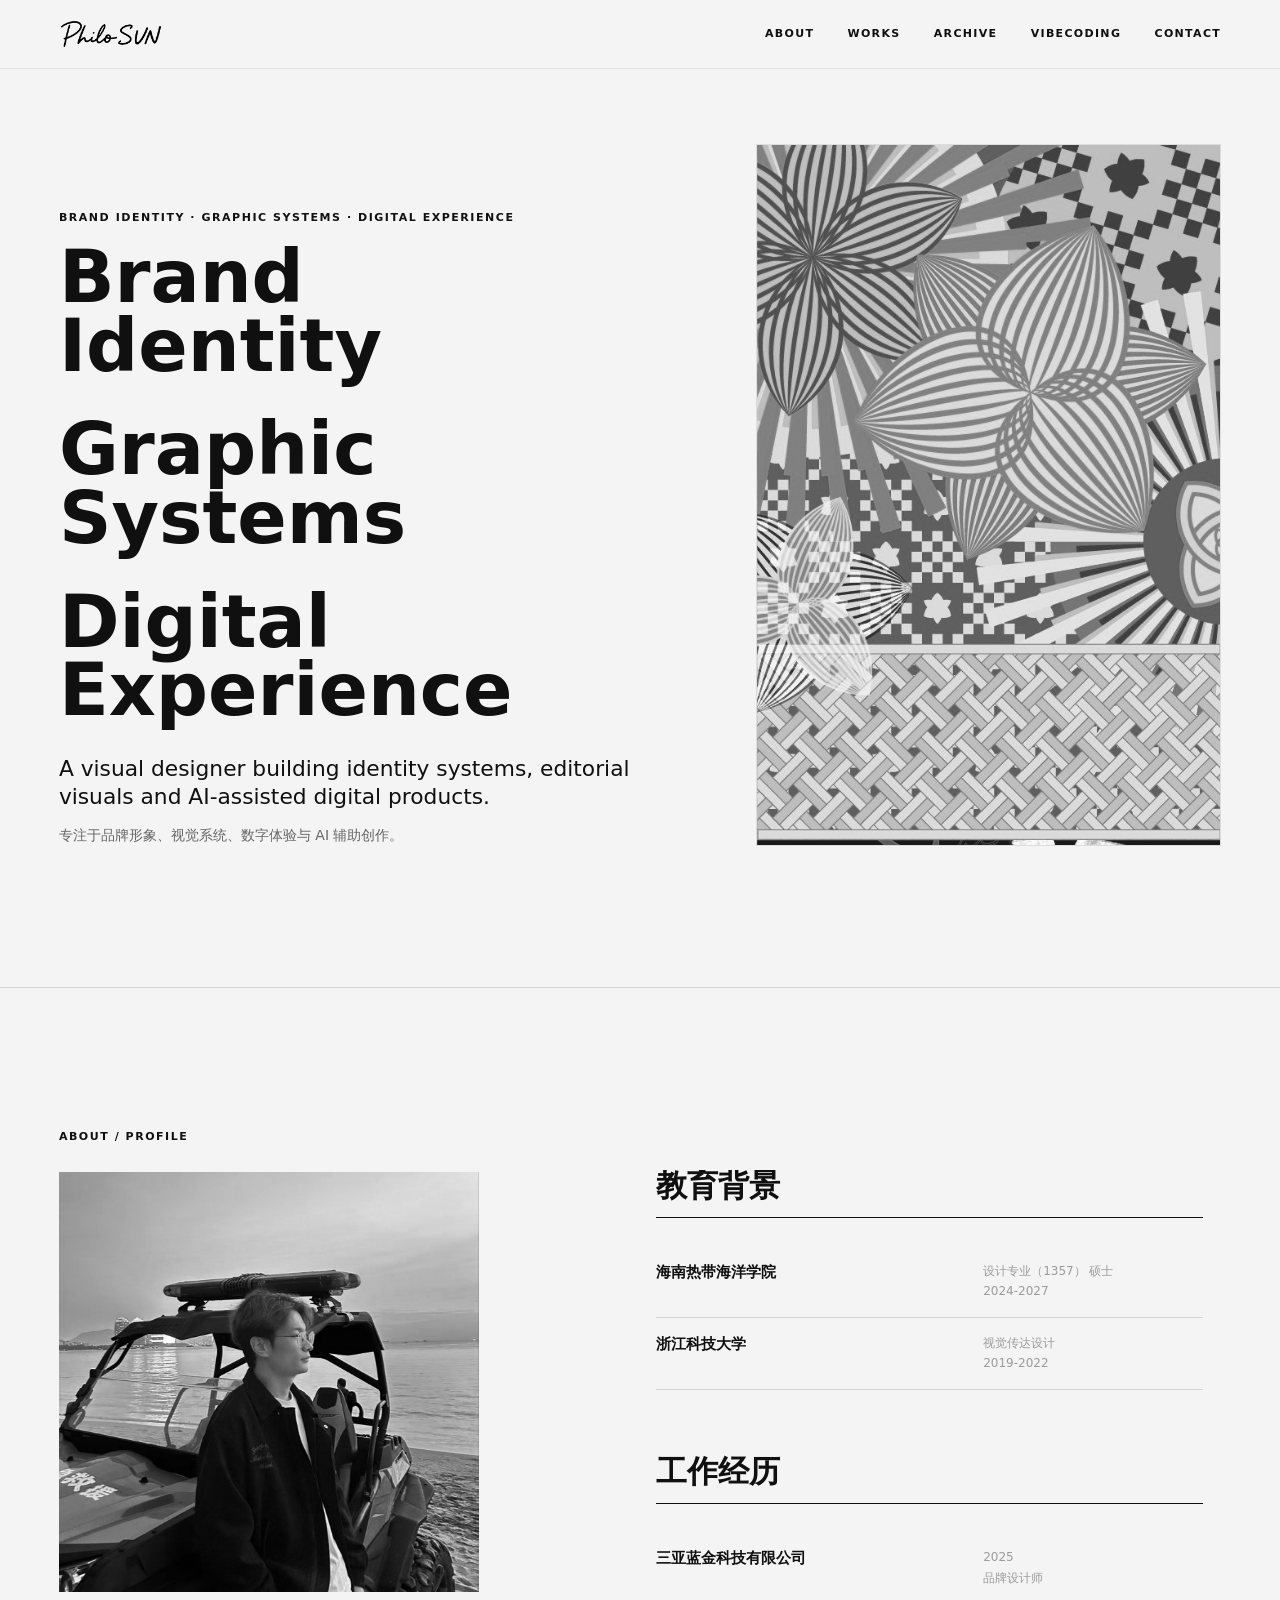
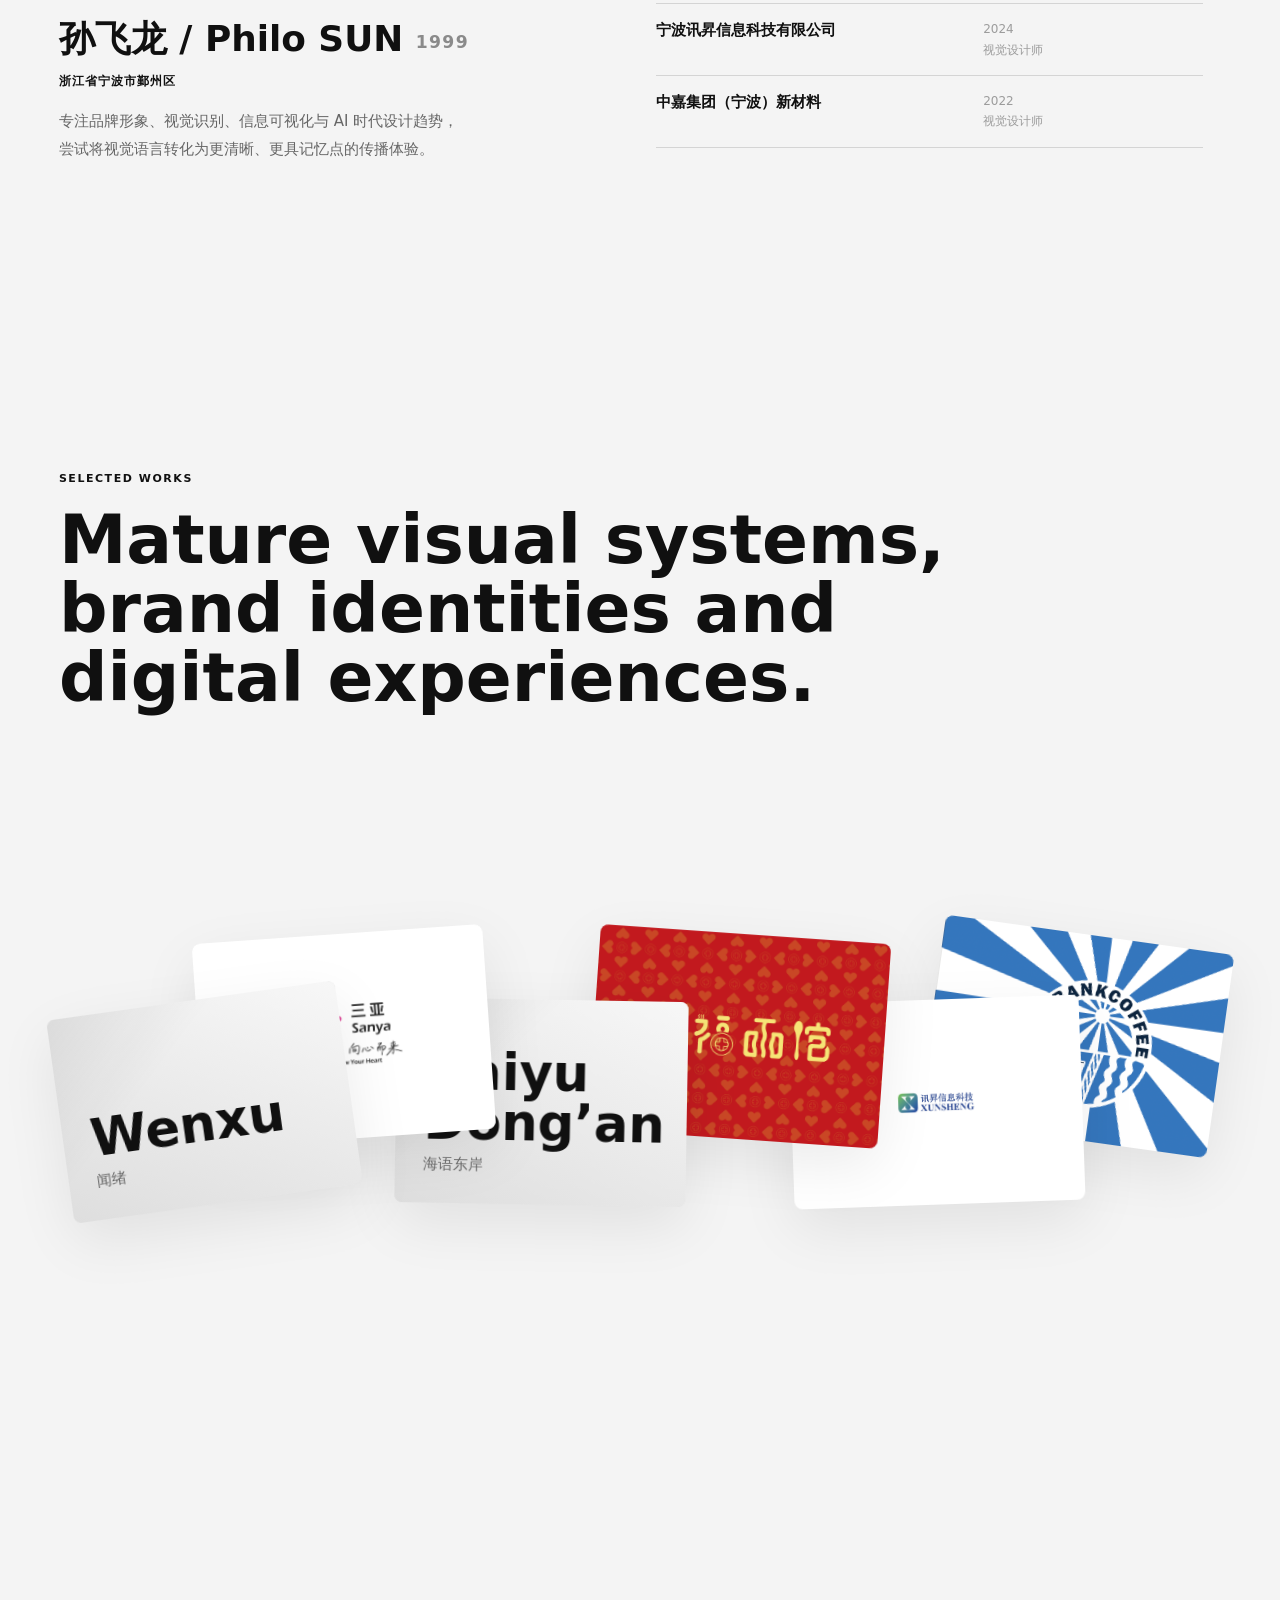
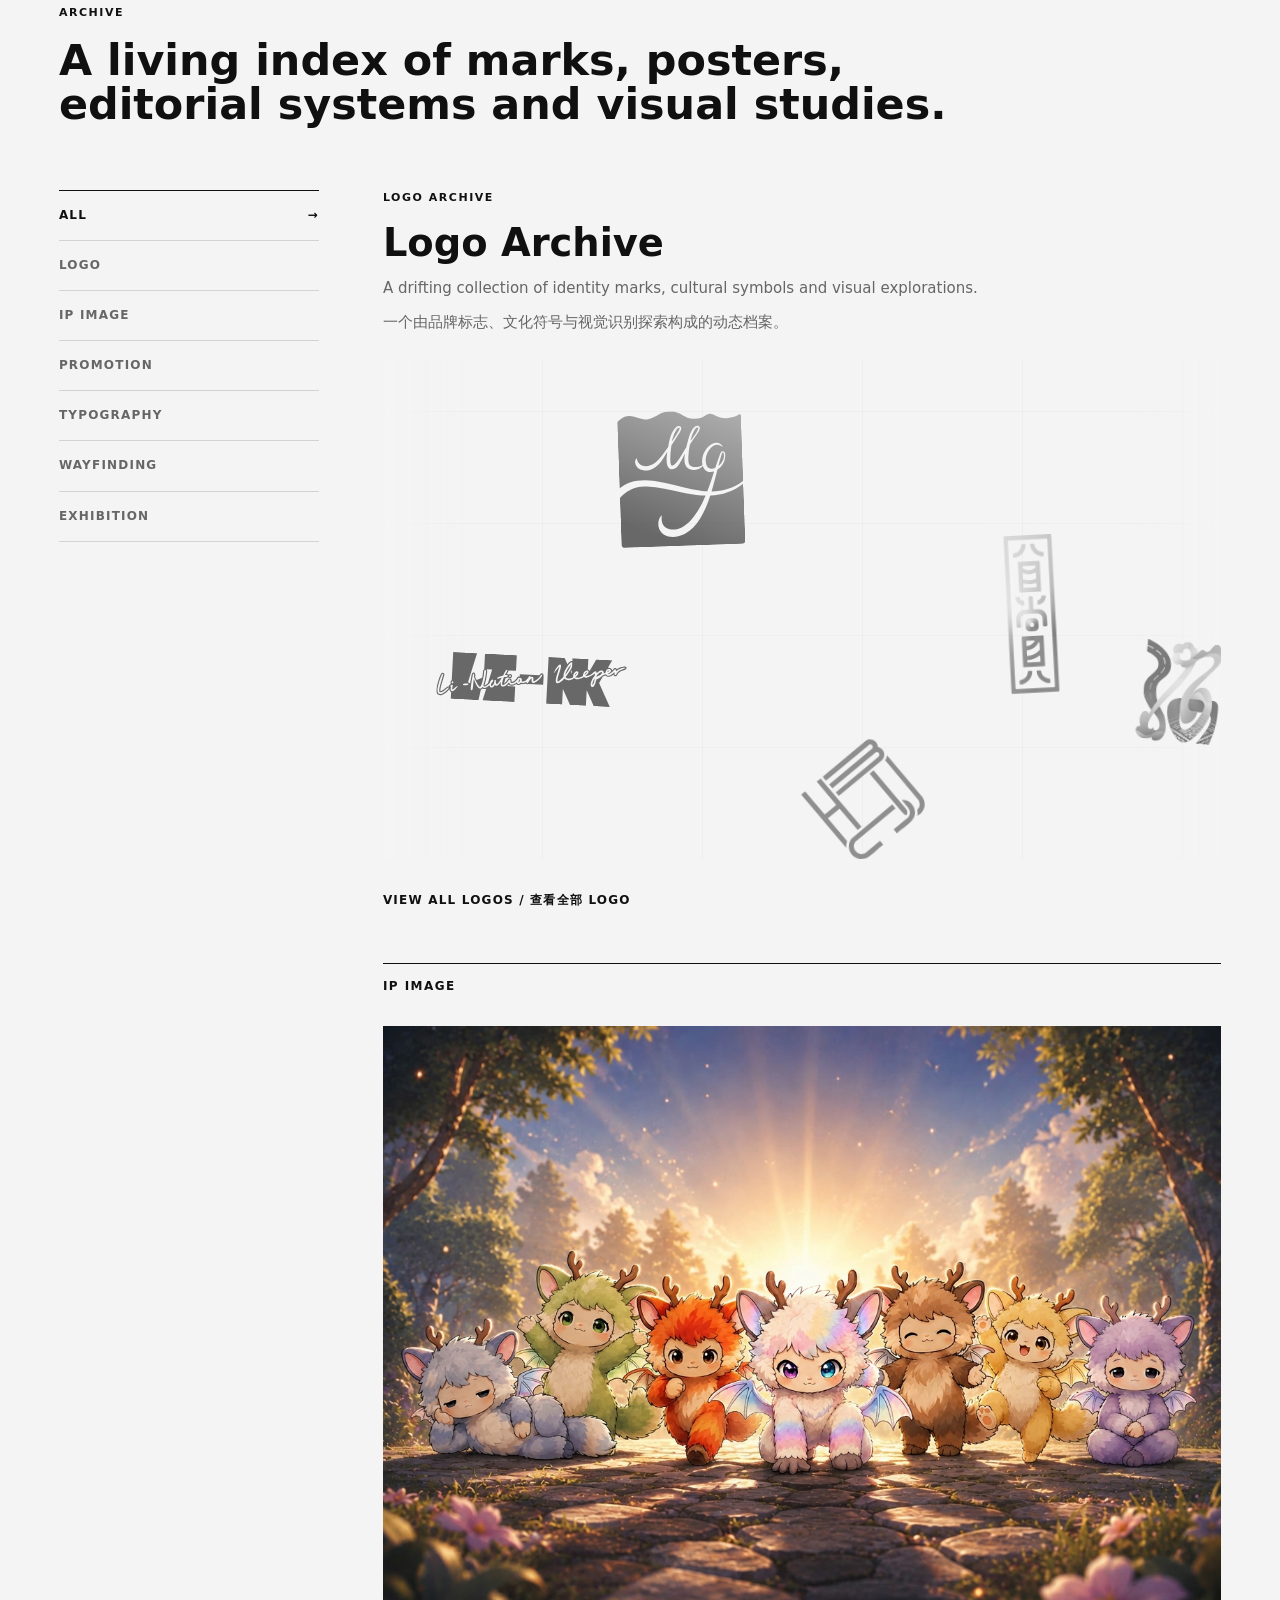
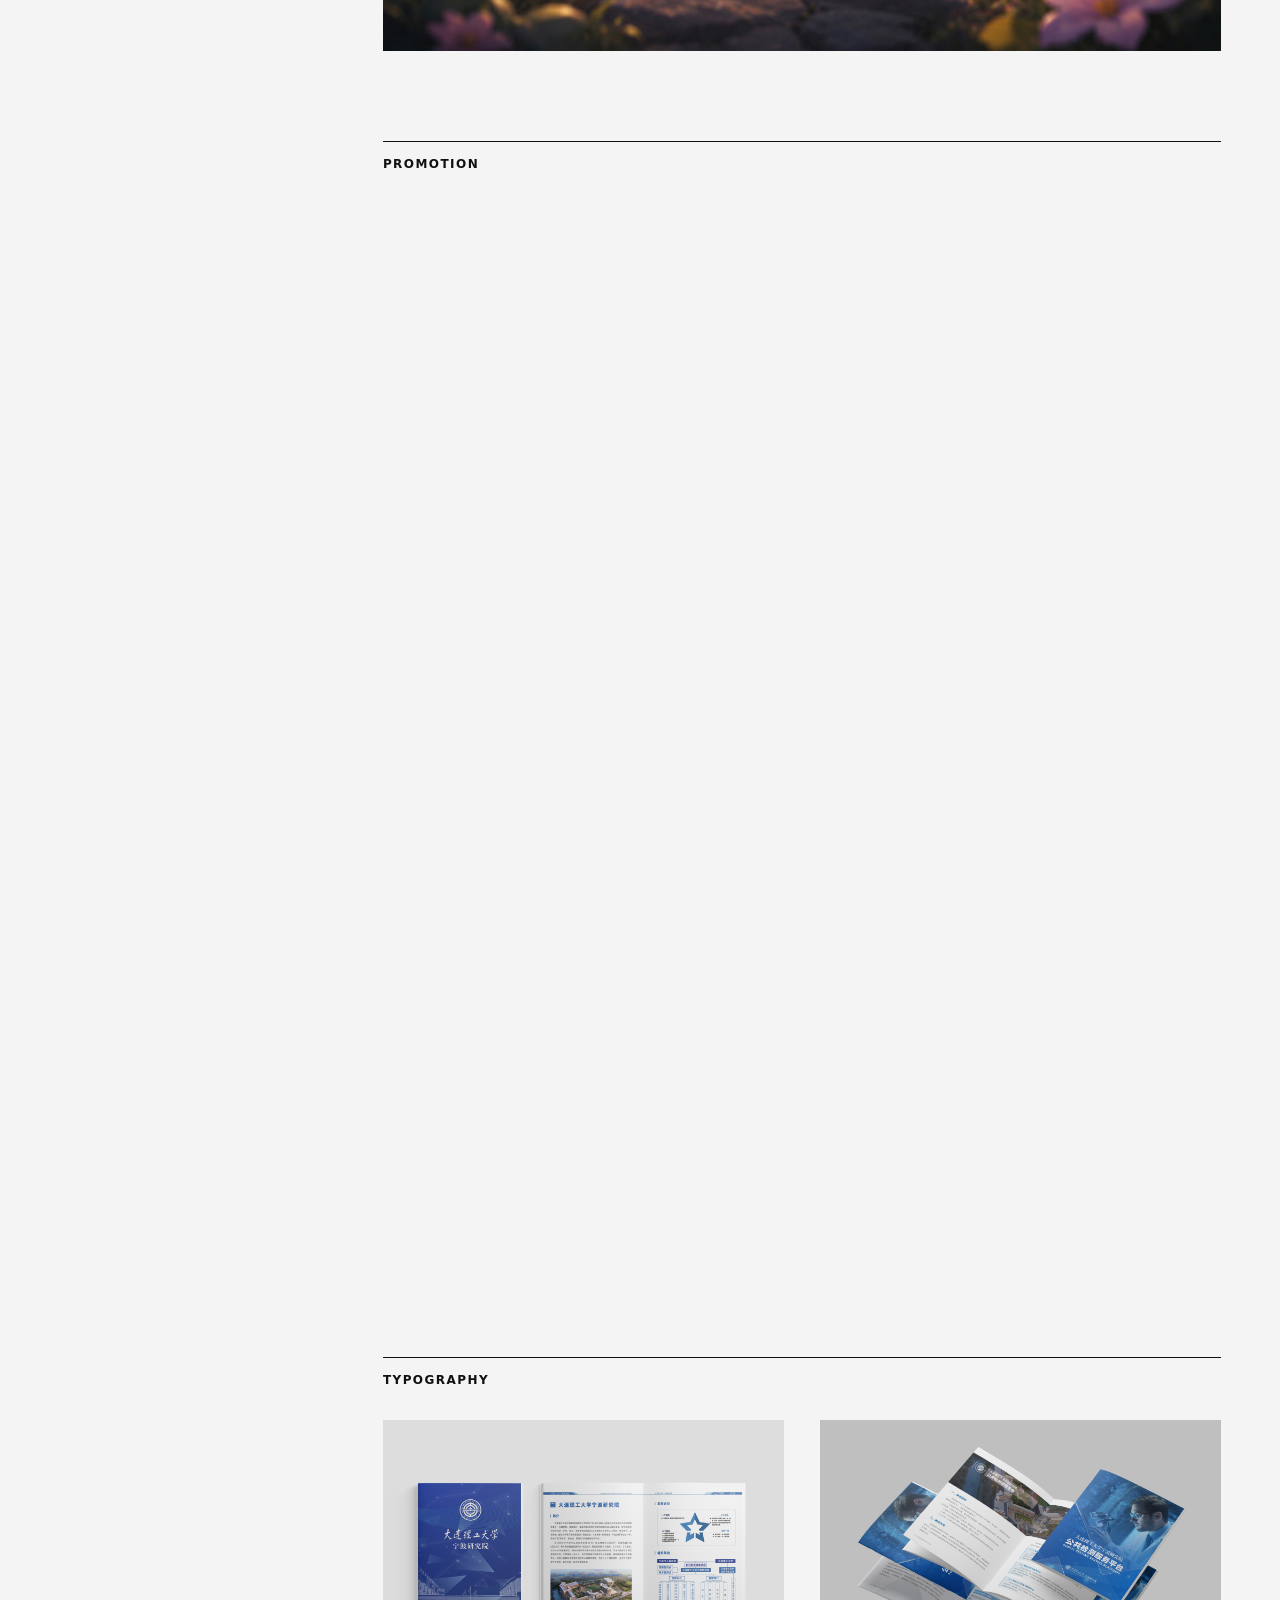
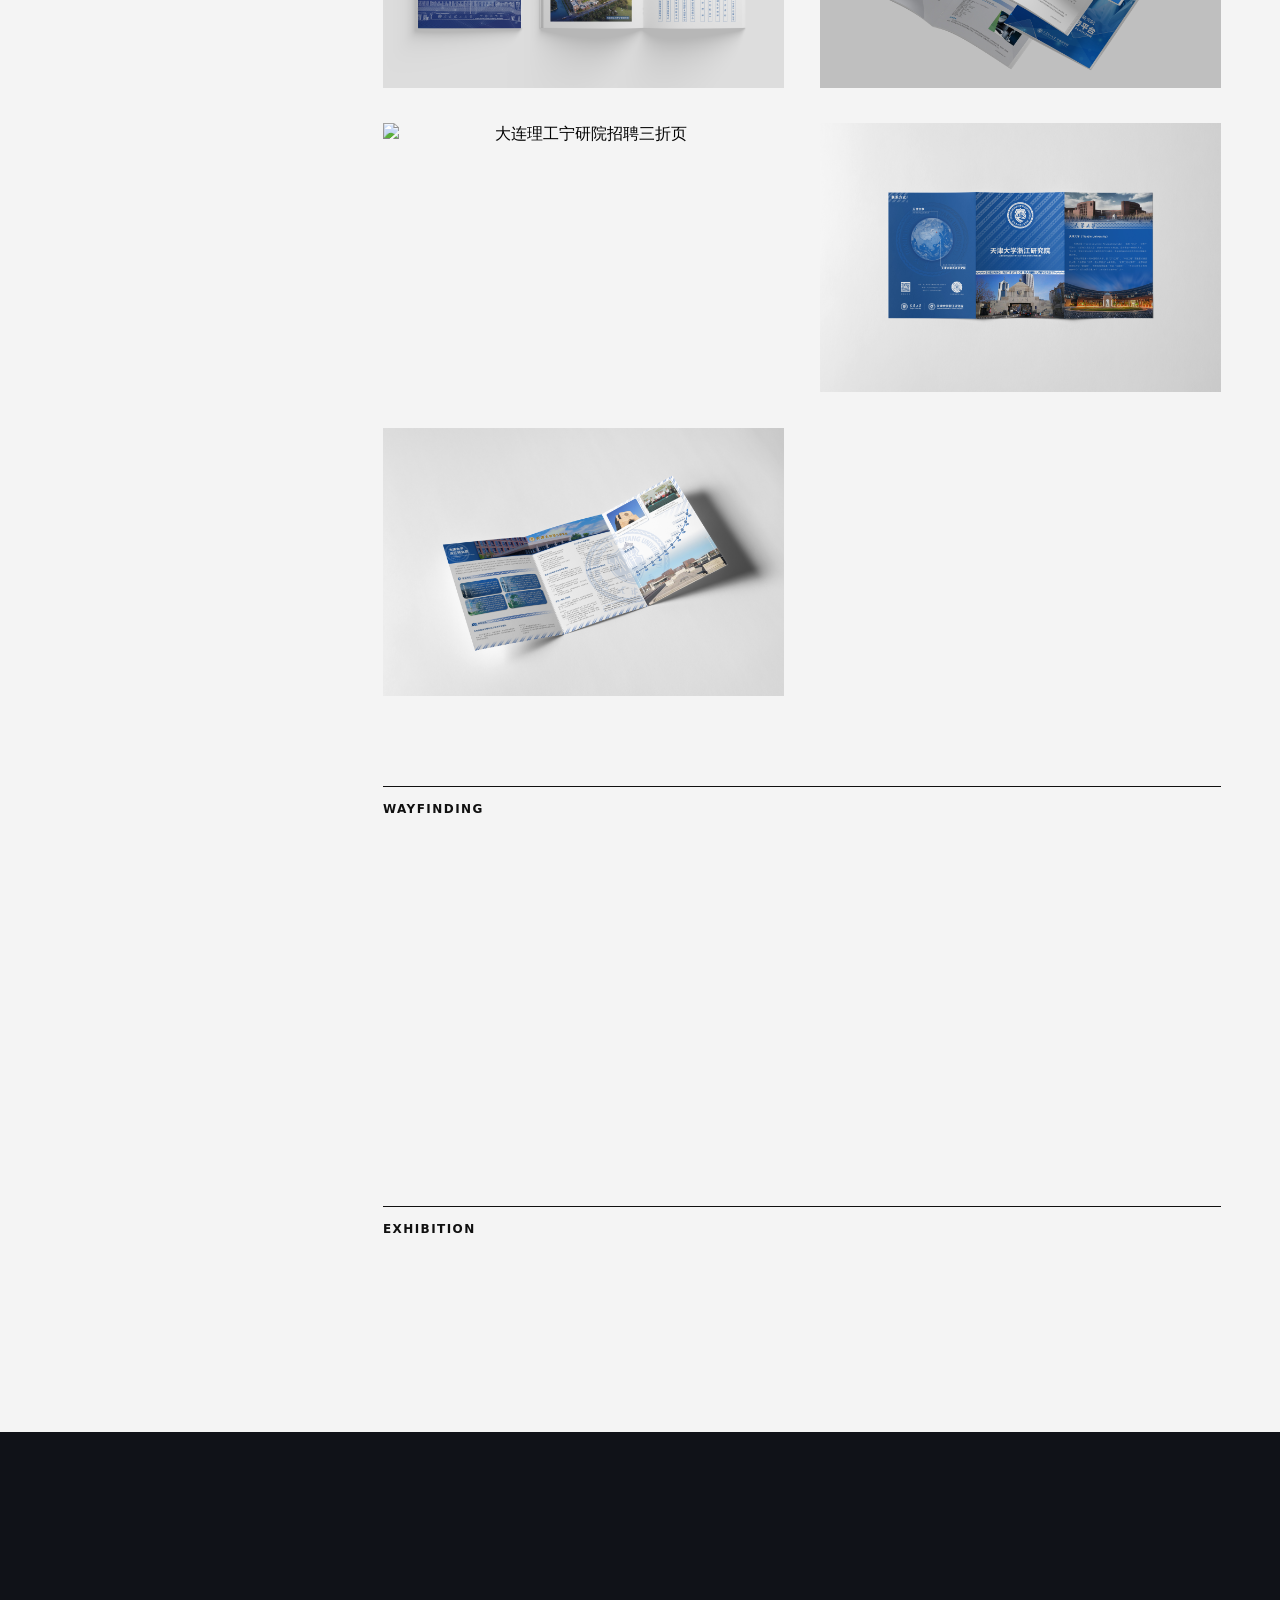
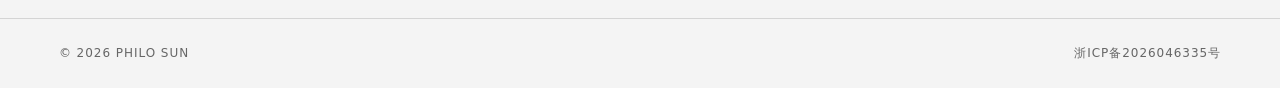
==== commit 6eb23cdb: "Optimize hero visual stream" ====
--- a/index.html
+++ b/index.html
@@ -53,24 +53,24 @@
 
         <div class="hero-preview hero-visual-stream" data-reveal aria-label="Scrolling visual archive">
           <div class="hero-visual-track">
-            <img src="public/hero/01.png" alt="" loading="eager" />
-            <img src="public/hero/02.jpg" alt="" loading="lazy" />
-            <img src="public/hero/03.png" alt="" loading="lazy" />
-            <img src="public/hero/04.png" alt="" loading="lazy" />
-            <img src="public/hero/05.png" alt="" loading="lazy" />
-            <img src="public/hero/06.jpg" alt="" loading="lazy" />
-            <img src="public/hero/07.png" alt="" loading="lazy" />
-            <img src="public/hero/08.png" alt="" loading="lazy" />
-            <img src="public/hero/09.jpg" alt="" loading="lazy" />
-            <img src="public/hero/01.png" alt="" loading="lazy" aria-hidden="true" />
-            <img src="public/hero/02.jpg" alt="" loading="lazy" aria-hidden="true" />
-            <img src="public/hero/03.png" alt="" loading="lazy" aria-hidden="true" />
-            <img src="public/hero/04.png" alt="" loading="lazy" aria-hidden="true" />
-            <img src="public/hero/05.png" alt="" loading="lazy" aria-hidden="true" />
-            <img src="public/hero/06.jpg" alt="" loading="lazy" aria-hidden="true" />
-            <img src="public/hero/07.png" alt="" loading="lazy" aria-hidden="true" />
-            <img src="public/hero/08.png" alt="" loading="lazy" aria-hidden="true" />
-            <img src="public/hero/09.jpg" alt="" loading="lazy" aria-hidden="true" />
+            <img src="public/hero-optimized/01.jpg" alt="" loading="eager" decoding="async" fetchpriority="high" />
+            <img src="public/hero-optimized/02.jpg" alt="" loading="eager" decoding="async" />
+            <img src="public/hero-optimized/03.jpg" alt="" loading="eager" decoding="async" />
+            <img src="public/hero-optimized/04.jpg" alt="" loading="eager" decoding="async" />
+            <img src="public/hero-optimized/05.jpg" alt="" loading="eager" decoding="async" />
+            <img src="public/hero-optimized/06.jpg" alt="" loading="eager" decoding="async" />
+            <img src="public/hero-optimized/07.jpg" alt="" loading="eager" decoding="async" />
+            <img src="public/hero-optimized/08.jpg" alt="" loading="eager" decoding="async" />
+            <img src="public/hero-optimized/09.jpg" alt="" loading="eager" decoding="async" />
+            <img src="public/hero-optimized/01.jpg" alt="" loading="eager" decoding="async" aria-hidden="true" />
+            <img src="public/hero-optimized/02.jpg" alt="" loading="eager" decoding="async" aria-hidden="true" />
+            <img src="public/hero-optimized/03.jpg" alt="" loading="eager" decoding="async" aria-hidden="true" />
+            <img src="public/hero-optimized/04.jpg" alt="" loading="eager" decoding="async" aria-hidden="true" />
+            <img src="public/hero-optimized/05.jpg" alt="" loading="eager" decoding="async" aria-hidden="true" />
+            <img src="public/hero-optimized/06.jpg" alt="" loading="eager" decoding="async" aria-hidden="true" />
+            <img src="public/hero-optimized/07.jpg" alt="" loading="eager" decoding="async" aria-hidden="true" />
+            <img src="public/hero-optimized/08.jpg" alt="" loading="eager" decoding="async" aria-hidden="true" />
+            <img src="public/hero-optimized/09.jpg" alt="" loading="eager" decoding="async" aria-hidden="true" />
           </div>
         </div>
       </section>
--- a/styles.css
+++ b/styles.css
@@ -278,6 +278,7 @@
   gap: 0;
   padding: 0;
   animation: heroVisualScroll 32s linear infinite;
+  will-change: transform;
 }
 
 .hero-visual-track img {
@@ -286,6 +287,7 @@
   height: auto;
   filter: grayscale(1);
   transition: filter 260ms ease;
+  backface-visibility: hidden;
 }
 
 .hero-visual-stream:hover .hero-visual-track img {
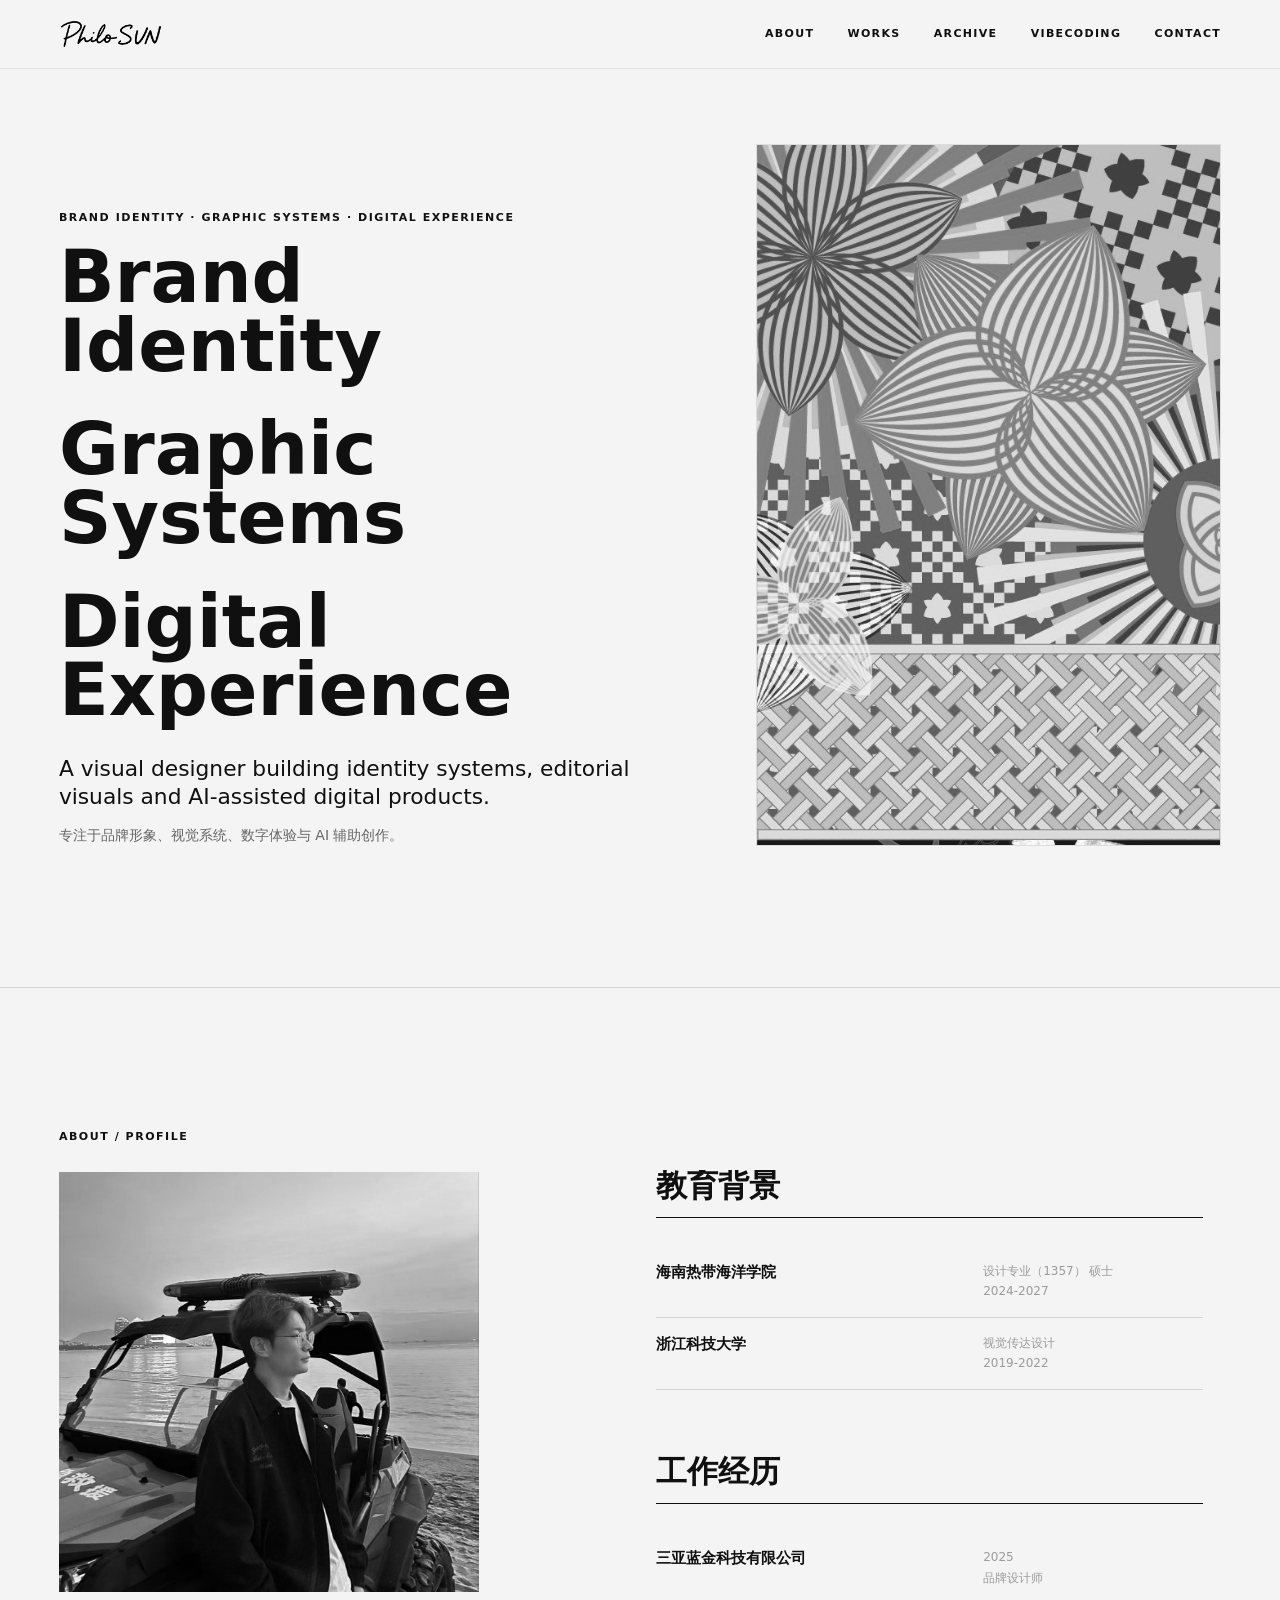
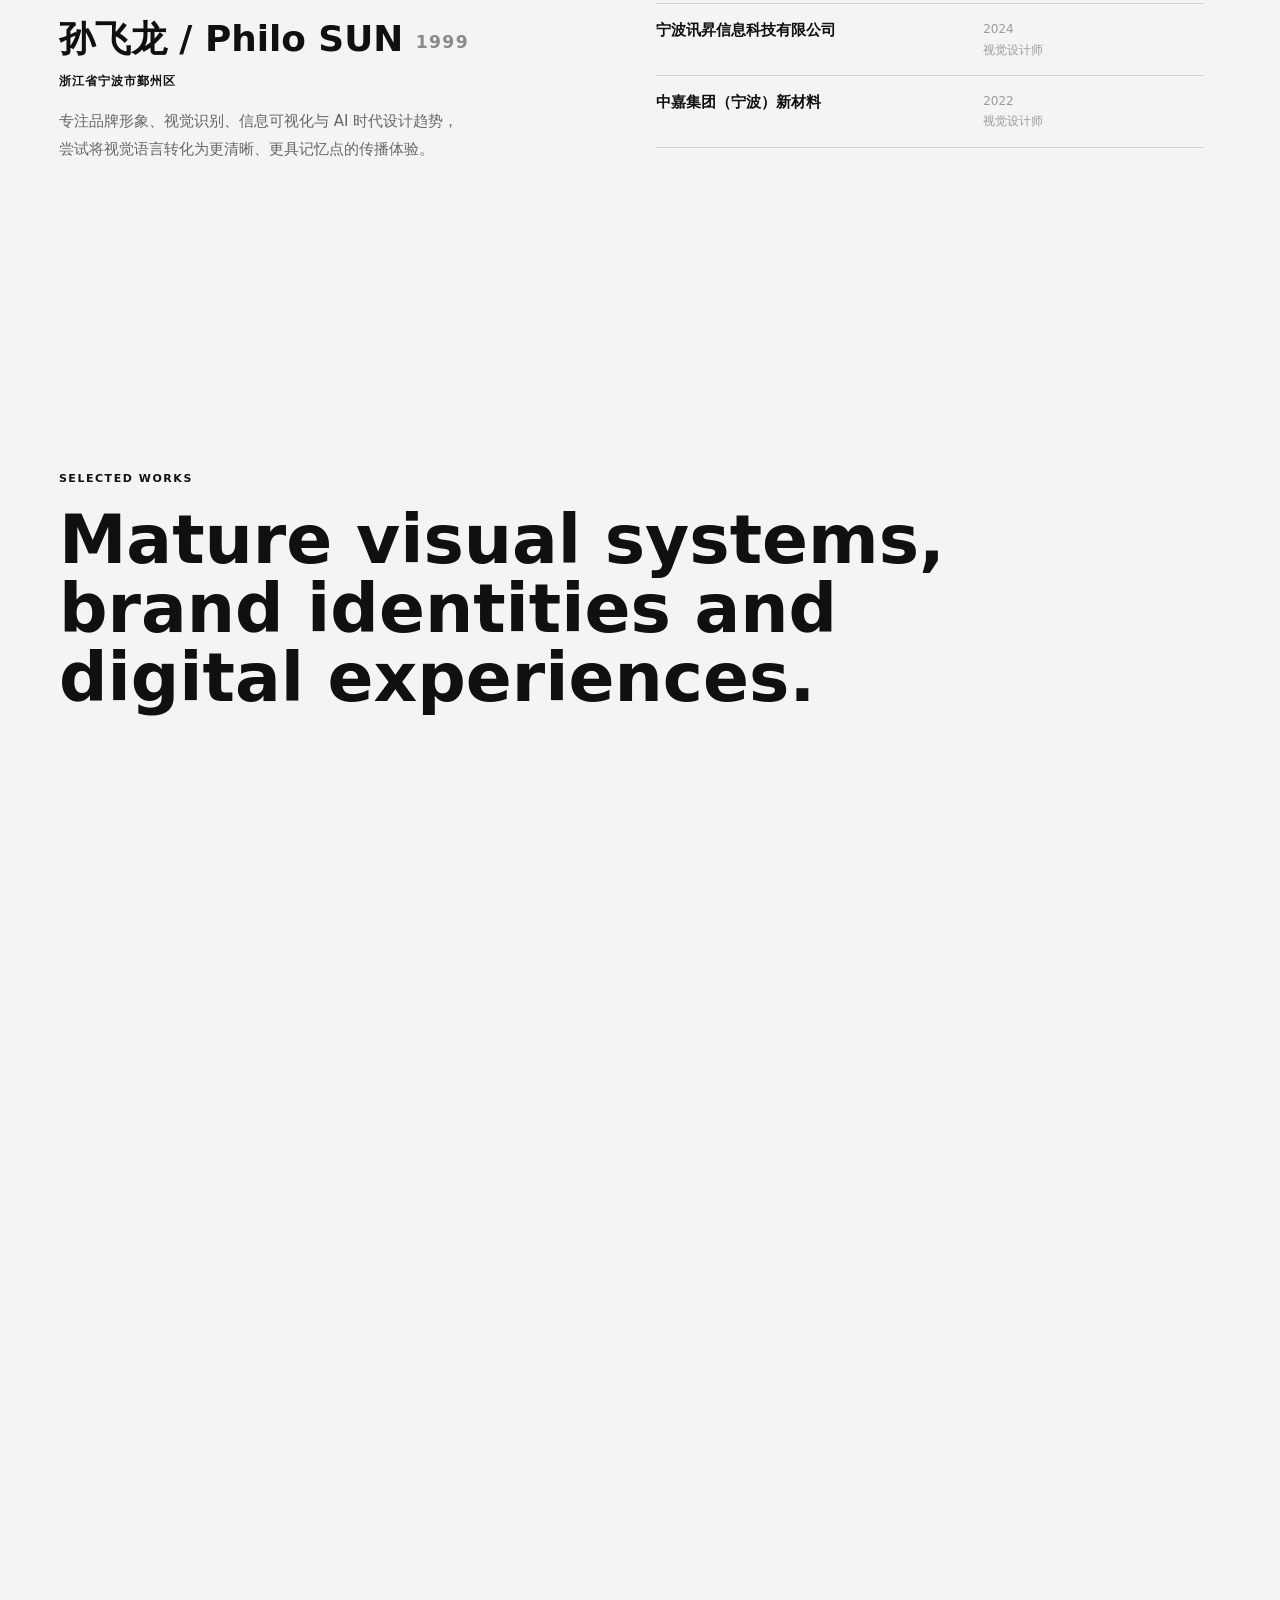
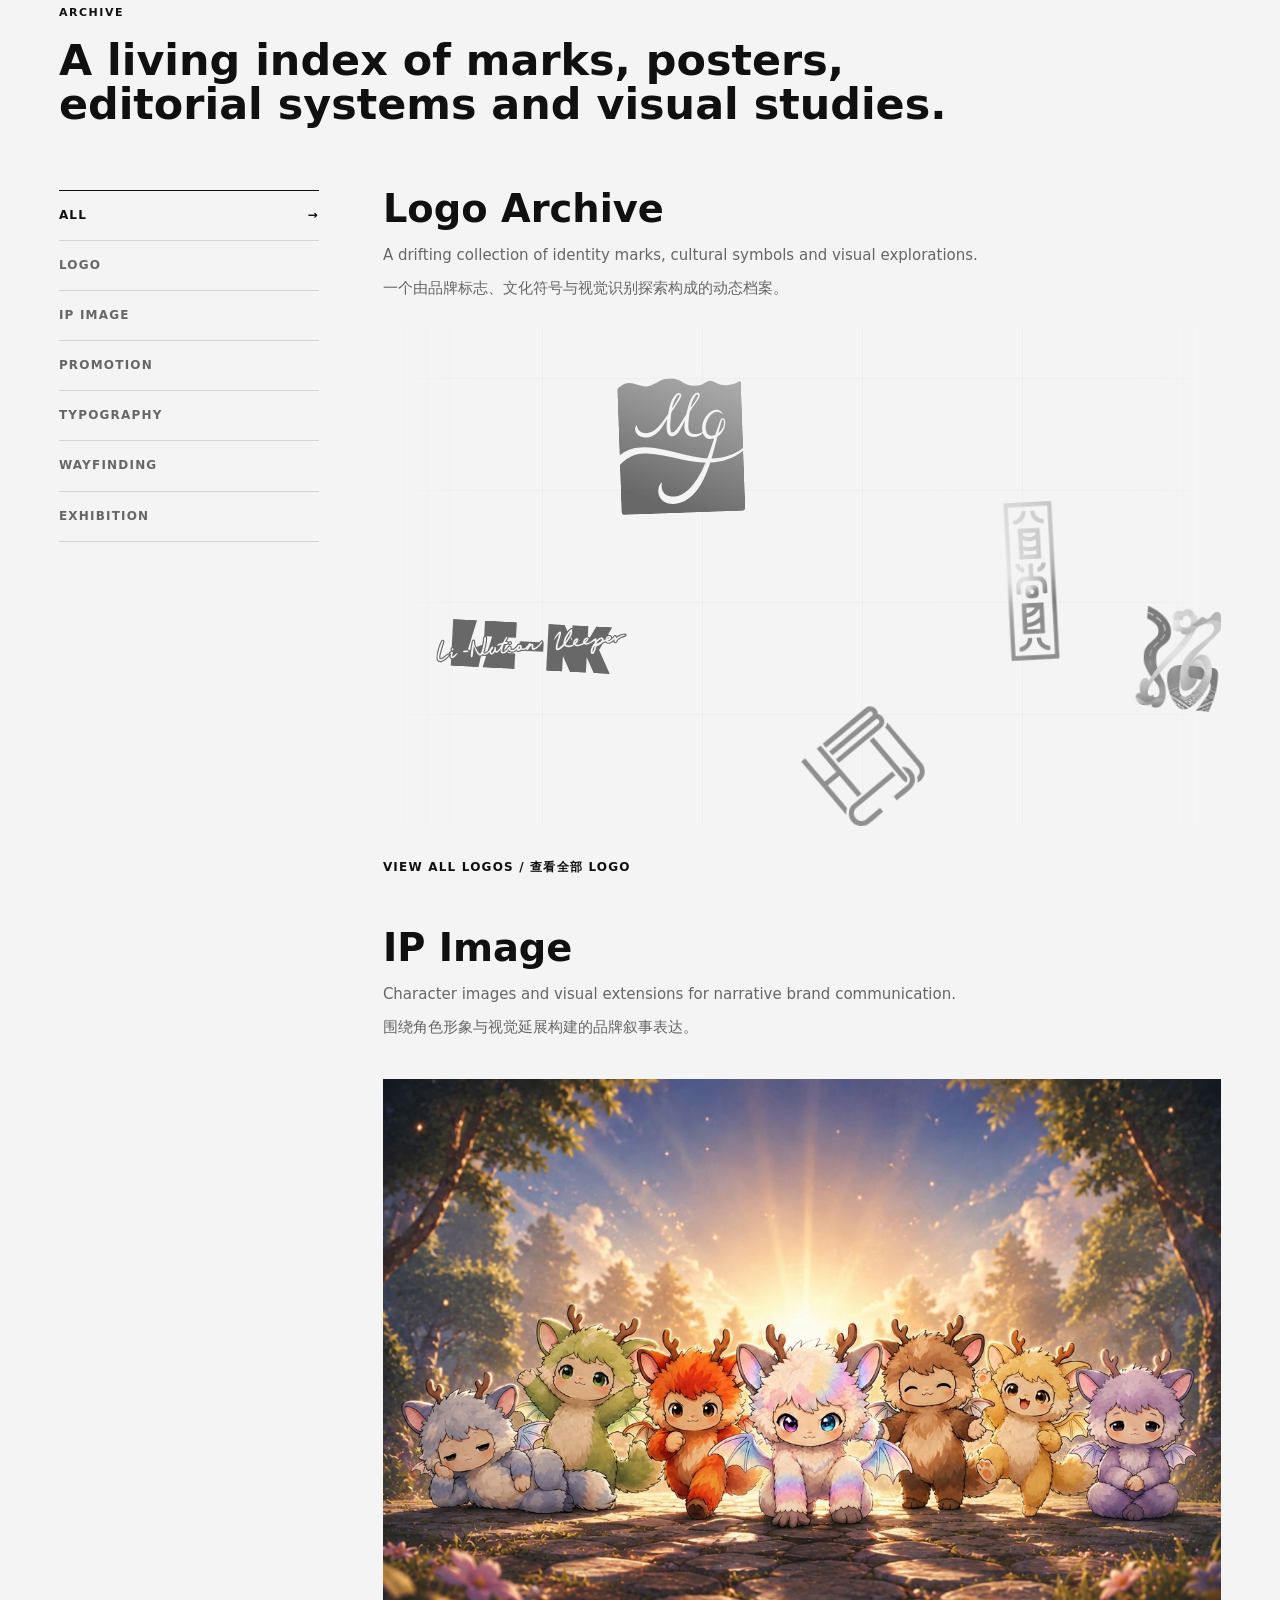
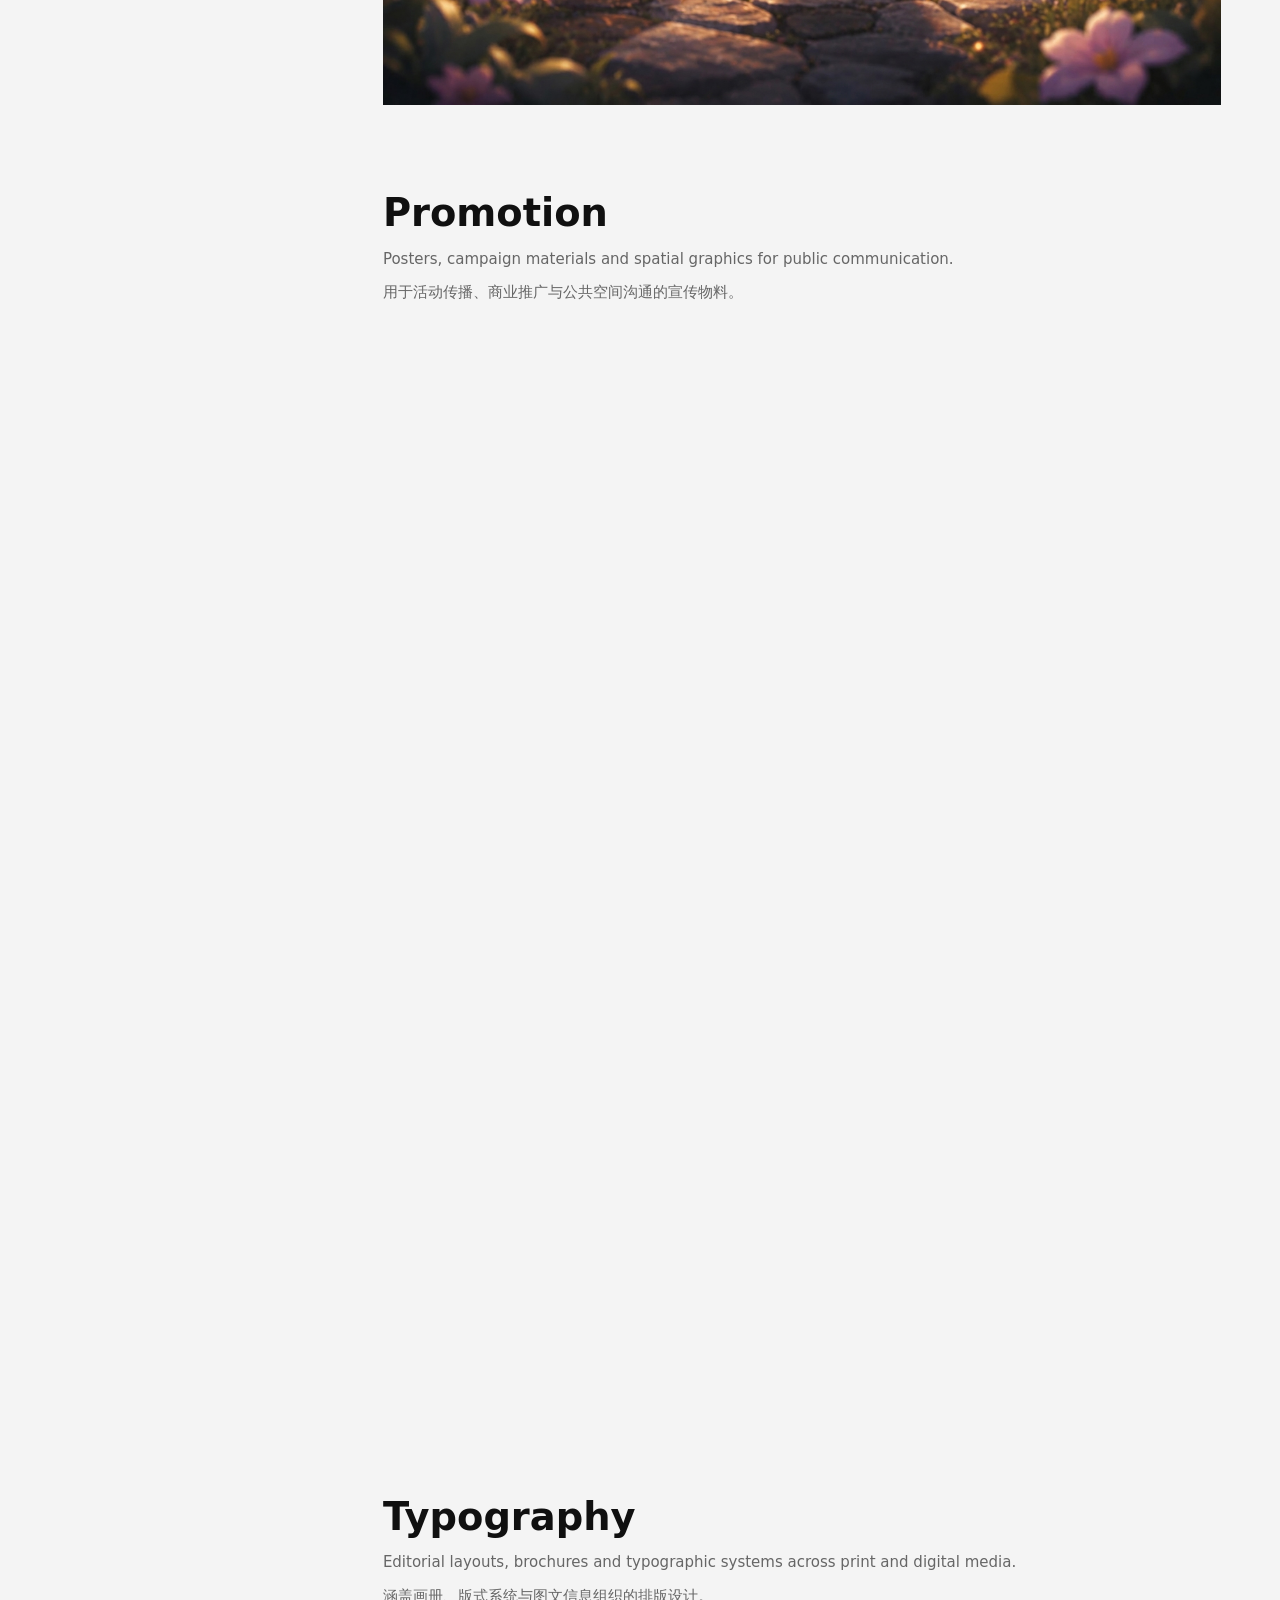
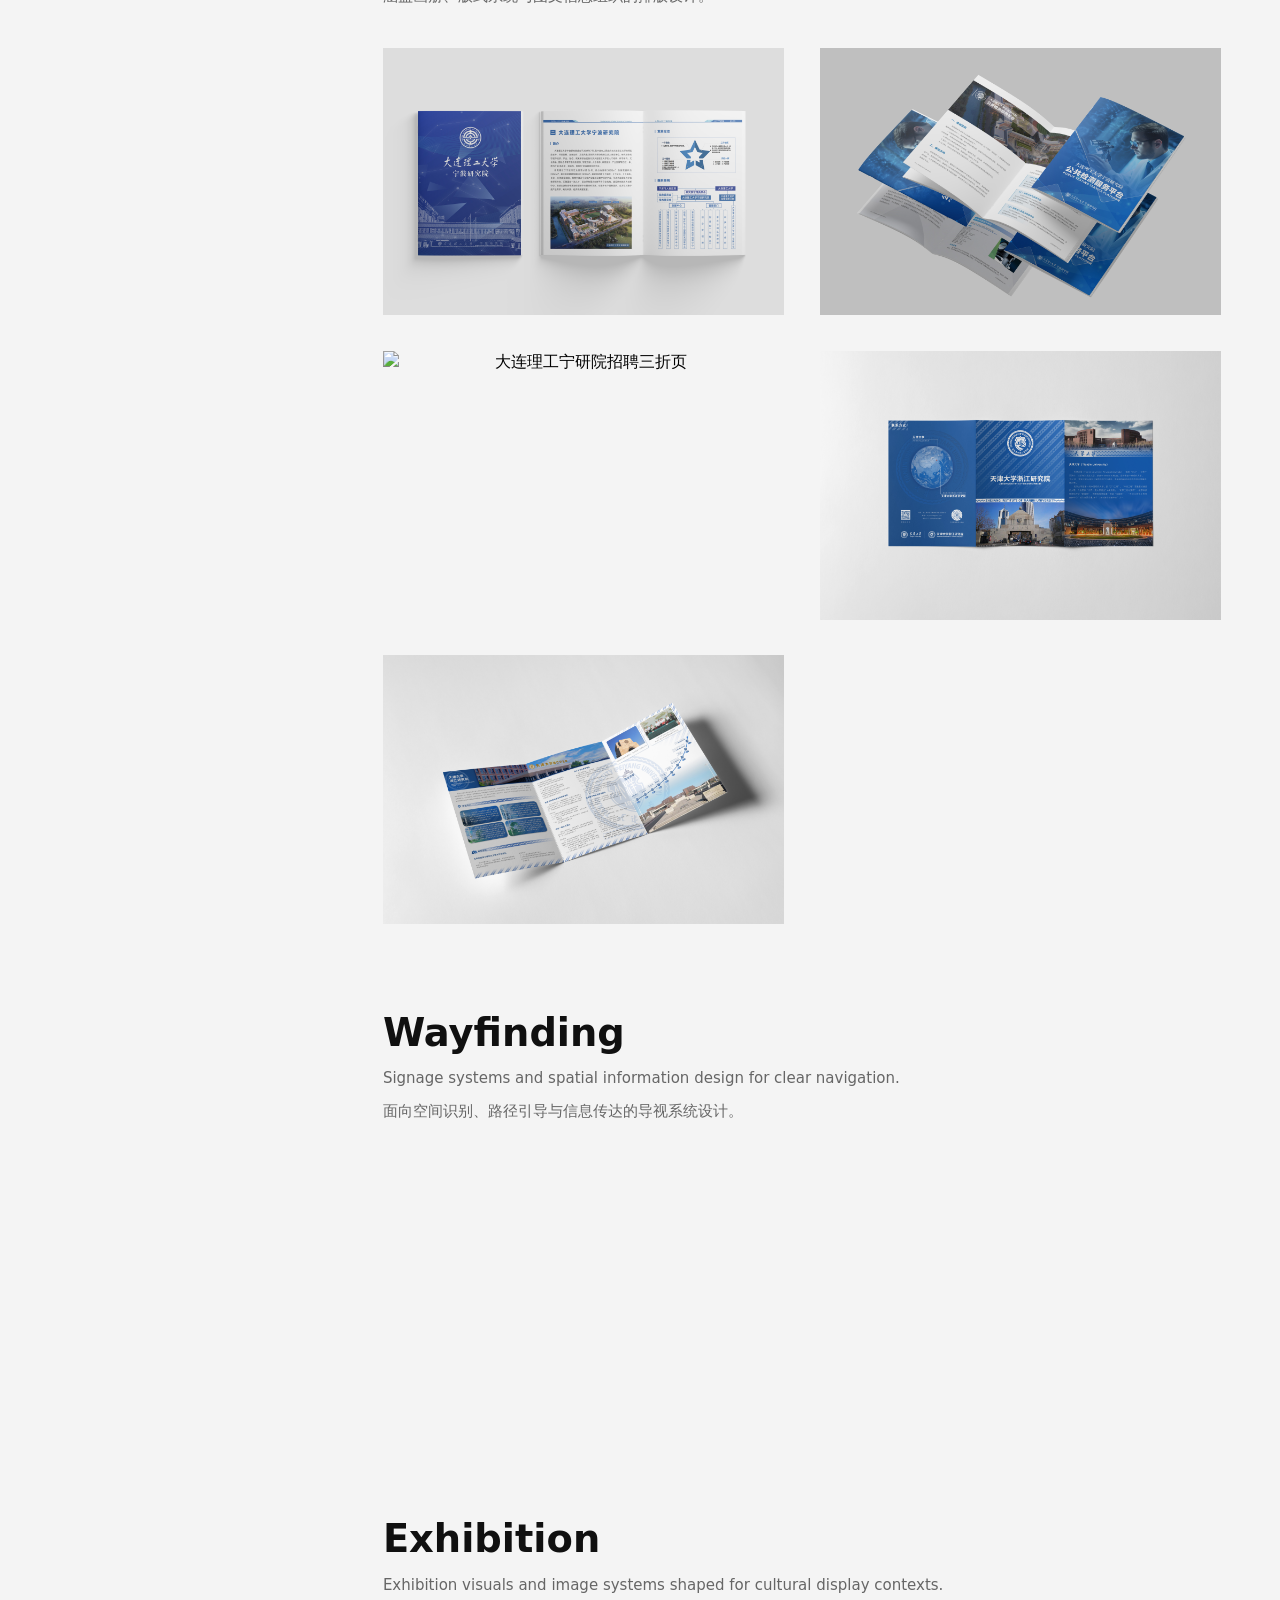
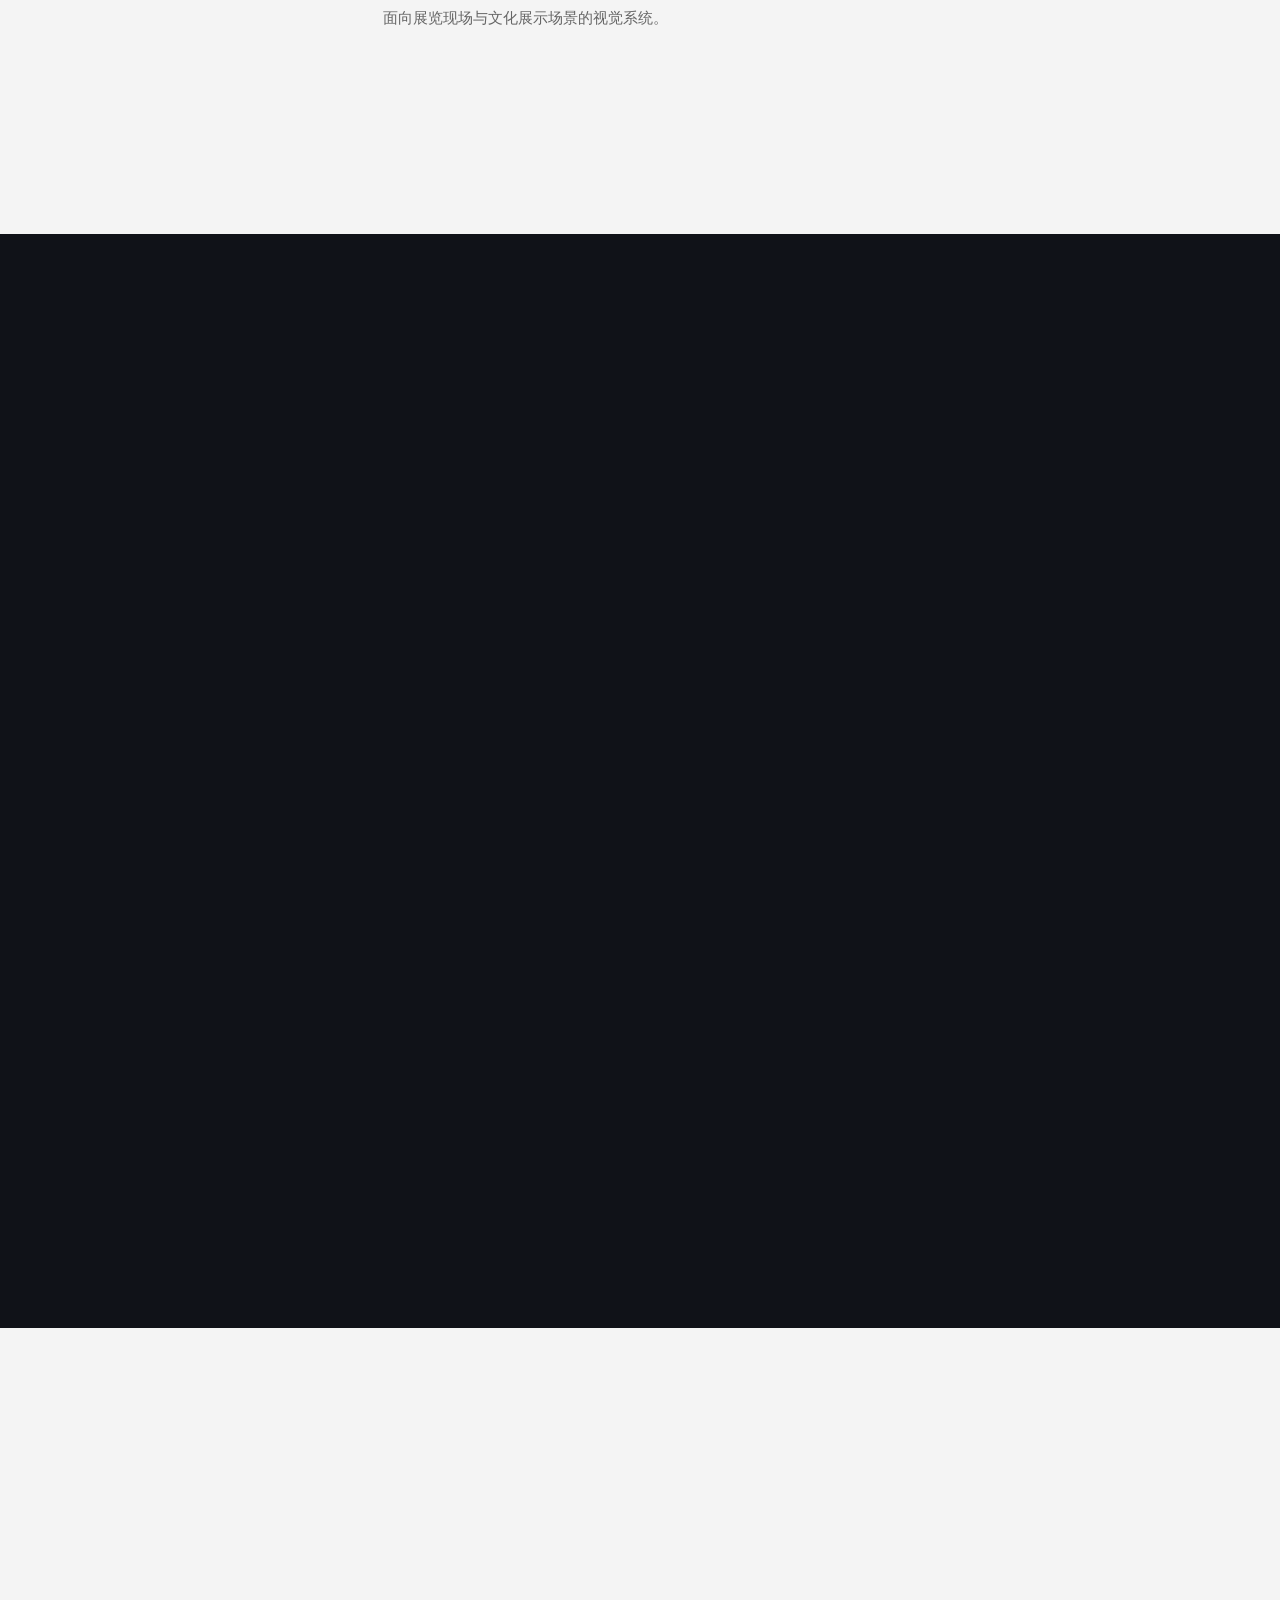
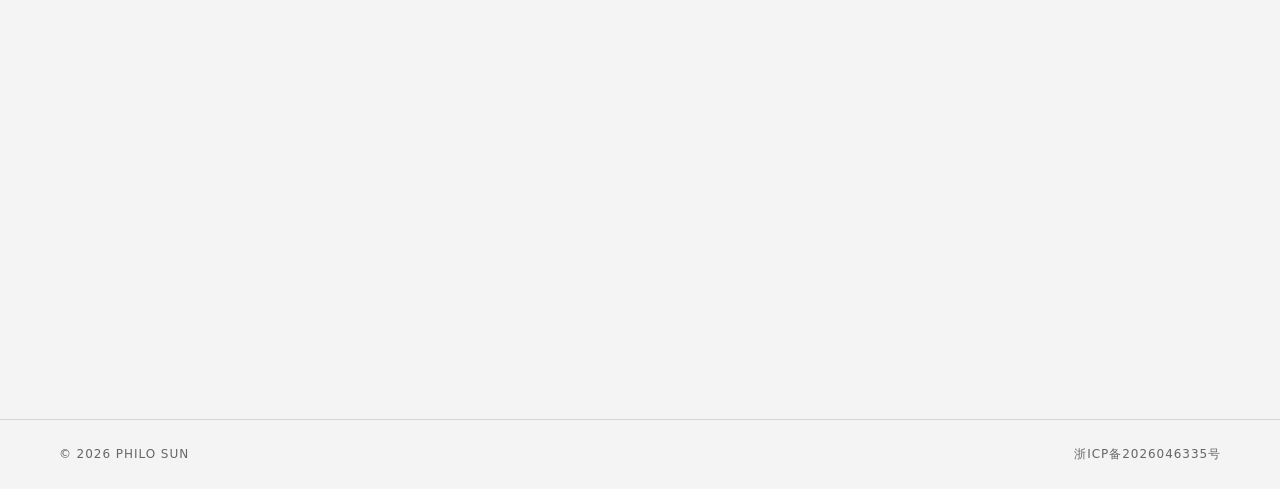
==== commit f825ef5a: "Polish portfolio interactions and mobile layout" ====
--- a/index.html
+++ b/index.html
@@ -8,7 +8,7 @@
       name="description"
       content="Philo SUN portfolio for brand identity, graphic systems and digital experience."
     />
-    <link rel="stylesheet" href="styles.css?v=20260715-archive-title-lines-clean" />
+    <link rel="stylesheet" href="styles.css?v=20260717-mobile-modal-scrollbar" />
   </head>
   <body>
     <header class="site-header" data-reveal>
@@ -202,7 +202,6 @@
           <div>
             <section class="logo-archive-feature" aria-label="Logo archive">
               <div class="logo-archive-heading">
-                <p class="section-kicker">Logo Archive</p>
                 <h3>Logo Archive</h3>
                 <p>A drifting collection of identity marks, cultural symbols and visual explorations.</p>
                 <p class="cn-copy">一个由品牌标志、文化符号与视觉识别探索构成的动态档案。</p>
--- a/styles.css
+++ b/styles.css
@@ -39,10 +39,15 @@
 }
 
 html {
+  width: 100%;
+  max-width: 100%;
   scroll-behavior: smooth;
 }
 
 body {
+  width: 100%;
+  max-width: 100%;
+  min-width: 0;
   margin: 0;
   overflow-x: hidden;
   background: var(--bg);
@@ -54,6 +59,17 @@
 
 body.is-modal-open {
   overflow: hidden;
+}
+
+main {
+  width: 100%;
+  overflow-x: hidden;
+}
+
+img,
+svg,
+video {
+  max-width: 100%;
 }
 
 a {
@@ -674,14 +690,15 @@
   transform-origin: center;
   transform:
     translate3d(var(--work-x, 0px), calc(var(--work-y, 0px) + var(--work-lift, 0px) + var(--work-wave, 0px)), 0)
-    scale(var(--work-scale, 1))
-    rotate(var(--work-rotate, 0deg));
+    rotate(var(--work-rotate, 0deg))
+    scale(var(--work-scale, 1));
   z-index: var(--stack-z, 1);
+  contain: layout paint;
+  will-change: transform;
   animation: workCoverWave 3s ease-in-out infinite;
   animation-delay: var(--work-wave-delay, 0ms);
   transition:
-    width 560ms cubic-bezier(0.22, 1, 0.36, 1),
-    transform 560ms cubic-bezier(0.22, 1, 0.36, 1),
+    transform 720ms cubic-bezier(0.22, 1, 0.36, 1),
     filter 220ms ease,
     box-shadow 220ms ease;
   box-shadow: 0 20px 58px rgba(0, 0, 0, 0.08);
@@ -904,12 +921,13 @@
   transform-origin: center;
   transform:
     translate3d(var(--work-x, 0px), var(--work-y, 0px), 0)
-    scale(var(--work-scale, 1))
-    rotate(var(--work-rotate, 0deg));
+    rotate(var(--work-rotate, 0deg))
+    scale(var(--work-scale, 1));
   z-index: var(--stack-z, 1);
+  contain: layout paint;
+  will-change: transform;
   transition:
-    width 560ms cubic-bezier(0.22, 1, 0.36, 1),
-    transform 560ms cubic-bezier(0.22, 1, 0.36, 1),
+    transform 720ms cubic-bezier(0.22, 1, 0.36, 1),
     filter 220ms ease,
     box-shadow 220ms ease;
   box-shadow: 0 20px 58px rgba(0, 0, 0, 0.06);
@@ -1497,6 +1515,26 @@
   line-height: 1.7;
 }
 
+.archive-section-heading {
+  max-width: 760px;
+  margin: 0 0 clamp(24px, 3vw, 42px);
+}
+
+.archive-section-heading h3 {
+  margin: 0 0 14px;
+  font-size: clamp(28px, 3vw, 44px);
+  font-weight: 850;
+  line-height: 1;
+}
+
+.archive-section-heading p {
+  max-width: 680px;
+  margin: 0 0 8px;
+  color: var(--muted);
+  font-size: 15px;
+  line-height: 1.7;
+}
+
 .logo-wall {
   position: relative;
   height: clamp(500px, 34vw, 560px);
@@ -2033,12 +2071,37 @@
   transition: background 240ms ease, transform 240ms ease, opacity 240ms ease;
 }
 
-.logo-detail-modal.is-open .logo-detail-modal__close {
+.logo-detail-modal__top {
+  position: fixed;
+  bottom: calc((100vh - min(82vh, 760px)) / 2 + 16px);
+  left: calc((100vw + min(82vw, 1080px)) / 2 + 16px);
+  z-index: 1002;
+  width: 48px;
+  height: 48px;
+  border-radius: 999px;
+  border: 1px solid rgba(255, 255, 255, 0.35);
+  background: rgba(255, 255, 255, 0.18);
+  backdrop-filter: blur(16px);
+  -webkit-backdrop-filter: blur(16px);
+  color: #fff;
+  font-size: 22px;
+  line-height: 1;
+  display: grid;
+  place-items: center;
+  cursor: pointer;
+  opacity: 0;
+  pointer-events: none;
+  transition: background 240ms ease, transform 240ms ease, opacity 240ms ease;
+}
+
+.logo-detail-modal.is-open .logo-detail-modal__close,
+.logo-detail-modal.is-open .logo-detail-modal__top {
   opacity: 1;
   pointer-events: auto;
 }
 
-.logo-detail-modal__close:hover {
+.logo-detail-modal__close:hover,
+.logo-detail-modal__top:hover {
   background: rgba(255, 255, 255, 0.28);
   transform: translateY(-3px);
 }
@@ -2390,12 +2453,37 @@
   transition: background 240ms ease, transform 240ms ease, opacity 240ms ease;
 }
 
-.archive-item-modal.is-open .archive-item-modal__close {
+.archive-item-modal__top {
+  position: fixed;
+  bottom: calc((100vh - min(86vh, 820px)) / 2 + 12px);
+  left: calc((100vw + min(86vw, 1180px)) / 2 + 16px);
+  z-index: 1002;
+  width: 48px;
+  height: 48px;
+  border-radius: 999px;
+  border: 1px solid rgba(255, 255, 255, 0.35);
+  background: rgba(255, 255, 255, 0.18);
+  backdrop-filter: blur(16px);
+  -webkit-backdrop-filter: blur(16px);
+  color: #fff;
+  font-size: 22px;
+  line-height: 1;
+  display: grid;
+  place-items: center;
+  cursor: pointer;
+  opacity: 0;
+  pointer-events: none;
+  transition: background 240ms ease, transform 240ms ease, opacity 240ms ease;
+}
+
+.archive-item-modal.is-open .archive-item-modal__close,
+.archive-item-modal.is-open .archive-item-modal__top {
   opacity: 1;
   pointer-events: auto;
 }
 
-.archive-item-modal__close:hover {
+.archive-item-modal__close:hover,
+.archive-item-modal__top:hover {
   background: rgba(255, 255, 255, 0.28);
   transform: translateY(-3px);
 }
@@ -2671,6 +2759,19 @@
     --gutter: clamp(20px, 5.5vw, 24px);
     --nav-height: 64px;
     --space-section: clamp(72px, 16vw, 98px);
+  }
+
+  html,
+  body {
+    width: 100%;
+    max-width: 100%;
+    overflow-x: hidden;
+  }
+
+  .section-shell,
+  .nav-shell {
+    width: 100%;
+    max-width: 100%;
   }
 
   .nav-toggle {
@@ -2739,72 +2840,128 @@
     grid-template-columns: 1fr;
   }
 
+  .works {
+    overflow: hidden;
+  }
+
+  .works-grid {
+    display: grid;
+    grid-template-columns: 1fr;
+    gap: 18px;
+    width: 100%;
+    height: auto !important;
+    min-height: 0;
+  }
+
+  .work-card,
+  .work-more-card {
+    position: relative;
+    top: auto;
+    left: auto;
+    width: 100% !important;
+    max-width: 100%;
+    transform: none !important;
+    animation: none;
+    contain: paint;
+  }
+
+  .work-card.is-active-work {
+    box-shadow: 0 20px 58px rgba(0, 0, 0, 0.08);
+  }
+
   .work-modal {
+    width: 100dvw;
+    height: 100dvh;
+    max-width: 100vw;
     padding: 3vw;
+    overflow: hidden;
   }
 
   .work-modal__panel {
     width: 94vw;
-    height: 94vh;
+    max-width: 94vw;
+    height: calc(100dvh - 112px);
+    max-height: calc(100dvh - 112px);
+    margin-bottom: 56px;
   }
 
   .logo-modal {
+    width: 100dvw;
+    height: 100dvh;
+    max-width: 100vw;
     padding: 3vw;
+    overflow: hidden;
   }
 
   .logo-modal__panel {
     width: 94vw;
-    height: 94vh;
+    max-width: 94vw;
+    height: calc(100dvh - 112px);
+    max-height: calc(100dvh - 112px);
+    margin-bottom: 56px;
   }
 
   .work-modal__body {
-    padding: 52px 18px 24px;
+    padding: 34px 18px 84px;
   }
 
   .logo-modal__body {
-    padding: 52px 18px 24px;
+    padding: 34px 18px 84px;
   }
 
   .work-modal__close {
     position: fixed;
-    top: calc(3vh + 12px);
-    right: 16px;
-    left: auto;
-    width: 40px;
-    height: 40px;
+    top: auto;
+    right: auto;
+    bottom: 22px;
+    left: calc(50% - 28px);
+    width: 42px;
+    height: 42px;
     font-size: 22px;
-    transform: none;
+    transform: translateX(-50%);
   }
 
   .work-modal__close:hover {
-    transform: translateY(-3px);
+    transform: translateX(-50%) translateY(-3px);
   }
 
   .work-modal__top {
-    right: 16px;
-    left: auto;
-    bottom: calc(3vh + 12px);
-    width: 40px;
-    height: 40px;
+    right: auto;
+    left: calc(50% + 28px);
+    bottom: 22px;
+    width: 42px;
+    height: 42px;
     font-size: 20px;
+    transform: translateX(-50%);
+  }
+
+  .work-modal__top:hover {
+    transform: translateX(-50%) translateY(-3px);
   }
 
   .logo-modal__close,
   .logo-modal__top {
-    right: 16px;
-    left: auto;
-    width: 40px;
-    height: 40px;
+    right: auto;
+    top: auto;
+    bottom: 22px;
+    width: 42px;
+    height: 42px;
+    transform: translateX(-50%);
   }
 
   .logo-modal__close {
-    top: calc(3vh + 12px);
+    left: calc(50% - 28px);
     font-size: 22px;
   }
 
   .logo-modal__top {
-    bottom: calc(3vh + 12px);
+    left: calc(50% + 28px);
     font-size: 20px;
+  }
+
+  .logo-modal__close:hover,
+  .logo-modal__top:hover {
+    transform: translateX(-50%) translateY(-3px);
   }
 
   .work-modal__hero {
@@ -2832,10 +2989,18 @@
     max-width: none;
   }
 
+  .profile-left,
+  .profile-right {
+    min-width: 0;
+  }
+
   .academic-panel {
-    max-height: none;
-    overflow: visible;
-    padding-right: 0;
+    max-height: min(72vh, 560px);
+    overflow-y: auto;
+    overflow-x: hidden;
+    padding-right: 12px;
+    -webkit-overflow-scrolling: touch;
+    overscroll-behavior: contain;
   }
 
   .academic-item {
@@ -2888,15 +3053,56 @@
   }
 
   .archive-filter {
-    grid-template-columns: 1fr 1fr;
+    grid-template-columns: repeat(2, minmax(0, 1fr));
+    gap: 0 32px;
+  }
+
+  .archive-filter button:first-child {
+    grid-column: 1 / -1;
+  }
+
+  .archive,
+  .archive-layout,
+  .archive-layout > div,
+  .archive-masonry,
+  .logo-archive-feature,
+  .archive-group {
+    width: 100%;
+    max-width: 100%;
+    min-width: 0;
+    height: auto !important;
+    max-height: none !important;
+    overflow: visible !important;
+    overflow-y: visible !important;
+  }
+
+  .archive-masonry,
+  .archive-group,
+  .archive-group__grid,
+  .archive-promo-rows,
+  .archive-promo-row {
+    height: auto !important;
+    max-height: none !important;
+    overflow: visible !important;
+    overflow-y: visible !important;
+  }
+
+  .archive-heading {
+    max-width: 100%;
+  }
+
+  .archive-heading h2 span {
+    white-space: normal;
   }
 
   .logo-wall {
-    height: 500px;
+    width: 100%;
+    max-width: 100%;
+    height: 390px;
   }
 
   .logo-flow {
-    animation-duration: 92s;
+    animation-duration: 76s;
   }
 
   .logo-detail-modal {
@@ -2905,23 +3111,40 @@
 
   .logo-detail-modal__panel {
     width: 94vw;
-    max-height: 94vh;
+    max-height: calc(100dvh - 112px);
+    margin-bottom: 56px;
   }
 
   .logo-detail-modal__body {
     grid-template-columns: 1fr;
-    max-height: 94vh;
-    padding: 52px 18px 28px;
+    max-height: calc(100dvh - 112px);
+    padding: 34px 18px 84px;
     overflow-y: auto;
   }
 
+  .logo-detail-modal__close,
+  .logo-detail-modal__top {
+    top: auto;
+    right: auto;
+    bottom: 22px;
+    width: 42px;
+    height: 42px;
+    transform: translateX(-50%);
+  }
+
   .logo-detail-modal__close {
-    top: calc(3vh + 12px);
-    right: 16px;
-    left: auto;
-    width: 40px;
-    height: 40px;
+    left: calc(50% - 28px);
     font-size: 22px;
+  }
+
+  .logo-detail-modal__top {
+    left: calc(50% + 28px);
+    font-size: 20px;
+  }
+
+  .logo-detail-modal__close:hover,
+  .logo-detail-modal__top:hover {
+    transform: translateX(-50%) translateY(-3px);
   }
 
   .logo-detail-mark {
@@ -2956,11 +3179,20 @@
   .archive-group__grid--typography,
   .archive-group__grid--wayfinding {
     grid-template-columns: 1fr;
+    width: 100%;
+    max-width: 100%;
+    min-width: 0;
+    max-height: none;
+    overflow: visible;
   }
 
   .archive-promo-row {
     display: grid;
     grid-template-columns: 1fr;
+    width: 100%;
+    max-width: 100%;
+    max-height: none;
+    overflow: visible;
   }
 
   .archive-tile,
@@ -2968,7 +3200,8 @@
   .archive-tile--large,
   .archive-tile--full {
     grid-column: 1 / -1;
-    width: 100%;
+    width: 100% !important;
+    max-width: 100%;
   }
 
   .archive-group__grid--promotional-materials .archive-tile:nth-child(n) {
@@ -2979,13 +3212,16 @@
   }
 
   .archive-tile img {
-    width: 100%;
-    height: auto;
+    display: block;
+    width: 100% !important;
+    max-width: 100%;
+    height: auto !important;
+    object-fit: contain;
   }
 
   .archive-promo-row .archive-tile img {
-    width: 100%;
-    height: auto;
+    width: 100% !important;
+    height: auto !important;
   }
 
   .archive-item-modal {
@@ -2994,21 +3230,101 @@
 
   .archive-item-modal__panel {
     width: 94vw;
-    max-height: 94vh;
+    max-height: calc(100dvh - 112px);
+    margin-bottom: 56px;
   }
 
   .archive-item-modal__body {
     grid-template-columns: 1fr;
-    padding: 52px 18px 28px;
+    padding: 34px 18px 84px;
+    max-height: calc(100dvh - 112px);
+    overflow-y: auto;
+  }
+
+  .work-modal__body,
+  .logo-modal__body,
+  .logo-detail-modal__body,
+  .archive-item-modal__body {
+    -ms-overflow-style: none;
+    scrollbar-width: none;
+  }
+
+  .work-modal__body::-webkit-scrollbar,
+  .logo-modal__body::-webkit-scrollbar,
+  .logo-detail-modal__body::-webkit-scrollbar,
+  .archive-item-modal__body::-webkit-scrollbar {
+    width: 0;
+    height: 0;
+    display: none;
+  }
+
+  .archive-item-modal__close,
+  .archive-item-modal__top {
+    top: auto;
+    right: auto;
+    bottom: 22px;
+    width: 42px;
+    height: 42px;
+    transform: translateX(-50%);
   }
 
   .archive-item-modal__close {
-    top: calc(3vh + 12px);
-    right: 16px;
-    left: auto;
-    width: 40px;
-    height: 40px;
+    left: calc(50% - 28px);
     font-size: 22px;
+  }
+
+  .archive-item-modal__top {
+    left: calc(50% + 28px);
+    font-size: 20px;
+  }
+
+  .archive-item-modal__close:hover,
+  .archive-item-modal__top:hover {
+    transform: translateX(-50%) translateY(-3px);
+  }
+
+  .contact-panel {
+    padding: 54px 0 44px;
+    gap: 12px;
+  }
+
+  .contact-panel h2 {
+    font-size: clamp(42px, 13vw, 64px);
+  }
+
+  .contact-subtitle {
+    font-size: 12px;
+  }
+
+  .contact-cards {
+    gap: 12px;
+    margin-top: 24px;
+  }
+
+  .contact-card {
+    min-height: 96px;
+    gap: 10px;
+    padding: 16px 12px;
+  }
+
+  .contact-icon {
+    width: 22px;
+    height: 22px;
+  }
+
+  .contact-card strong {
+    font-size: 15px;
+  }
+
+  .site-footer {
+    display: flex;
+    align-items: center;
+    justify-content: space-between;
+    gap: 12px;
+    padding: 16px var(--gutter);
+    font-size: 10px;
+    letter-spacing: 0.04em;
+    line-height: 1.2;
   }
 
 }
@@ -3026,10 +3342,14 @@
   }
 
   .archive-filter {
-    grid-template-columns: 1fr;
+    grid-template-columns: repeat(2, minmax(0, 1fr));
+  }
+
+  .archive-filter button:first-child {
+    grid-column: 1 / -1;
   }
 
   .logo-wall {
-    height: 480px;
-  }
-}
+    height: 380px;
+  }
+}
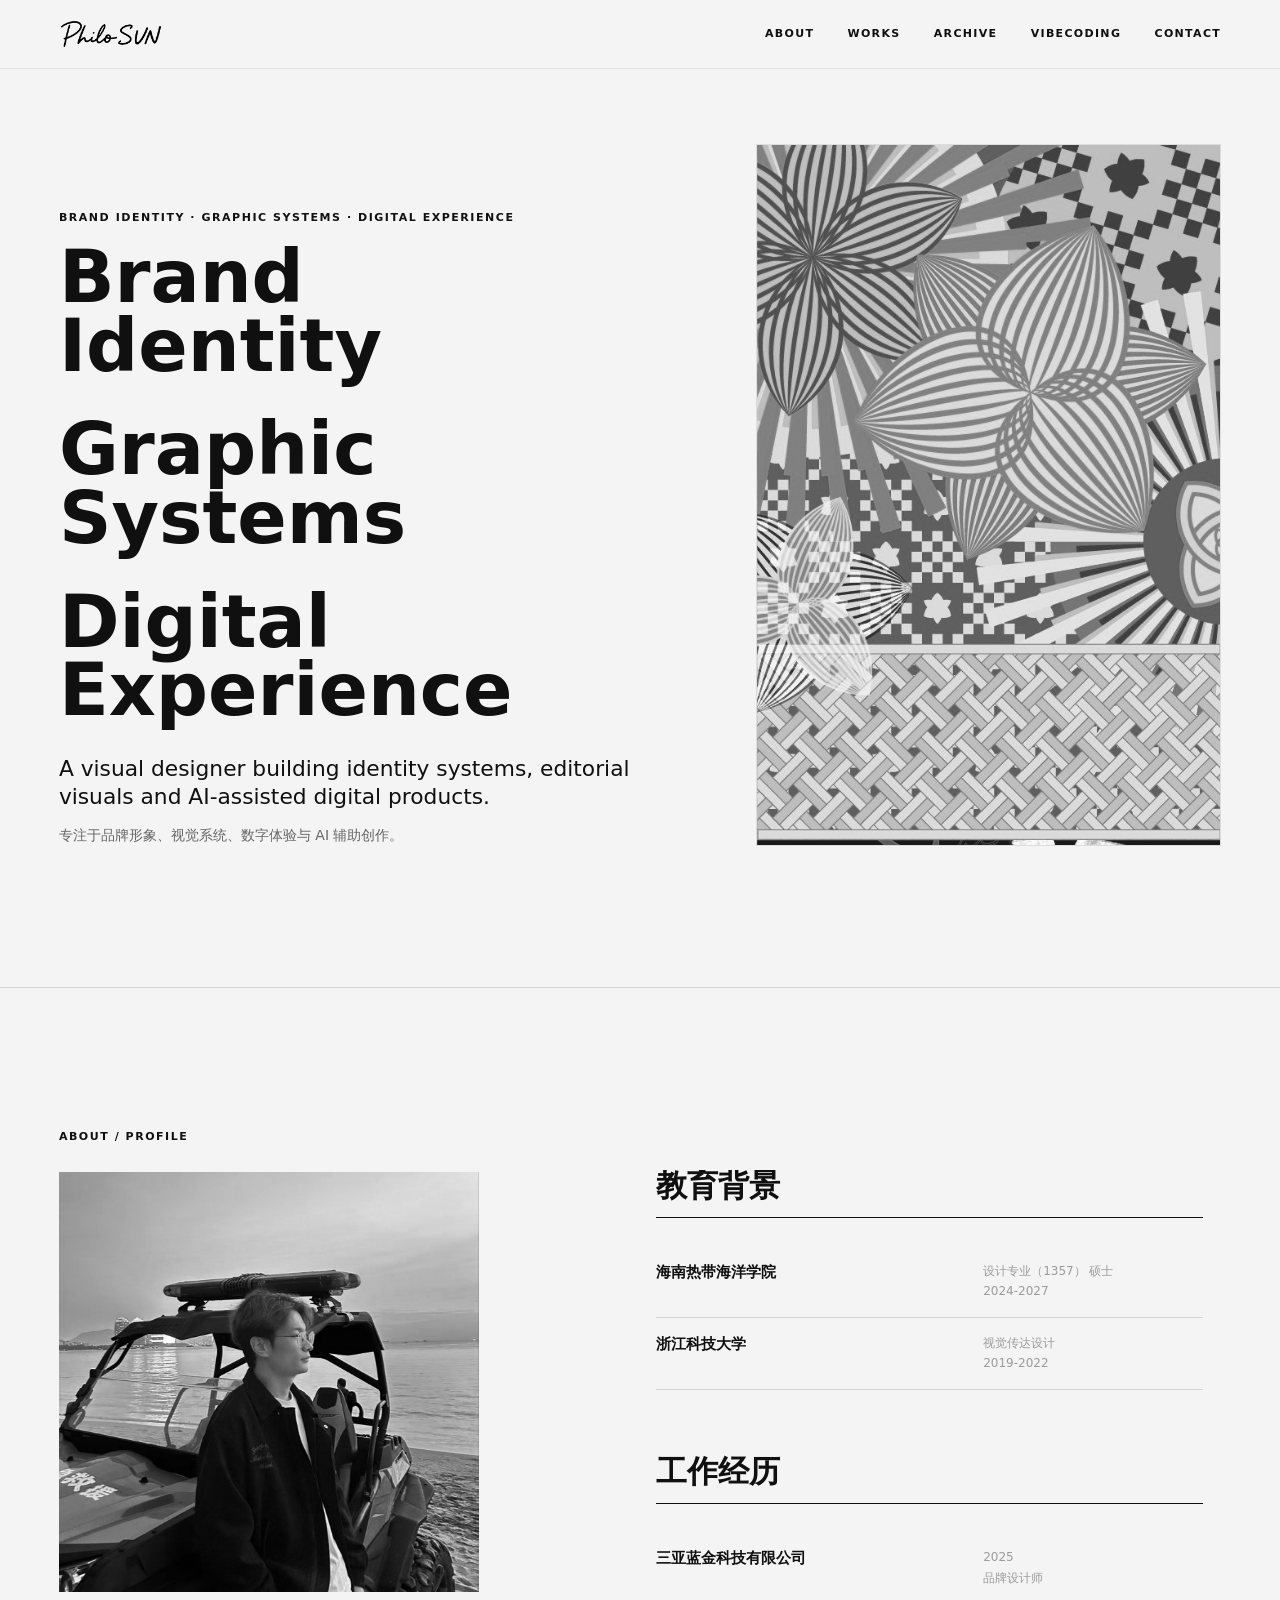
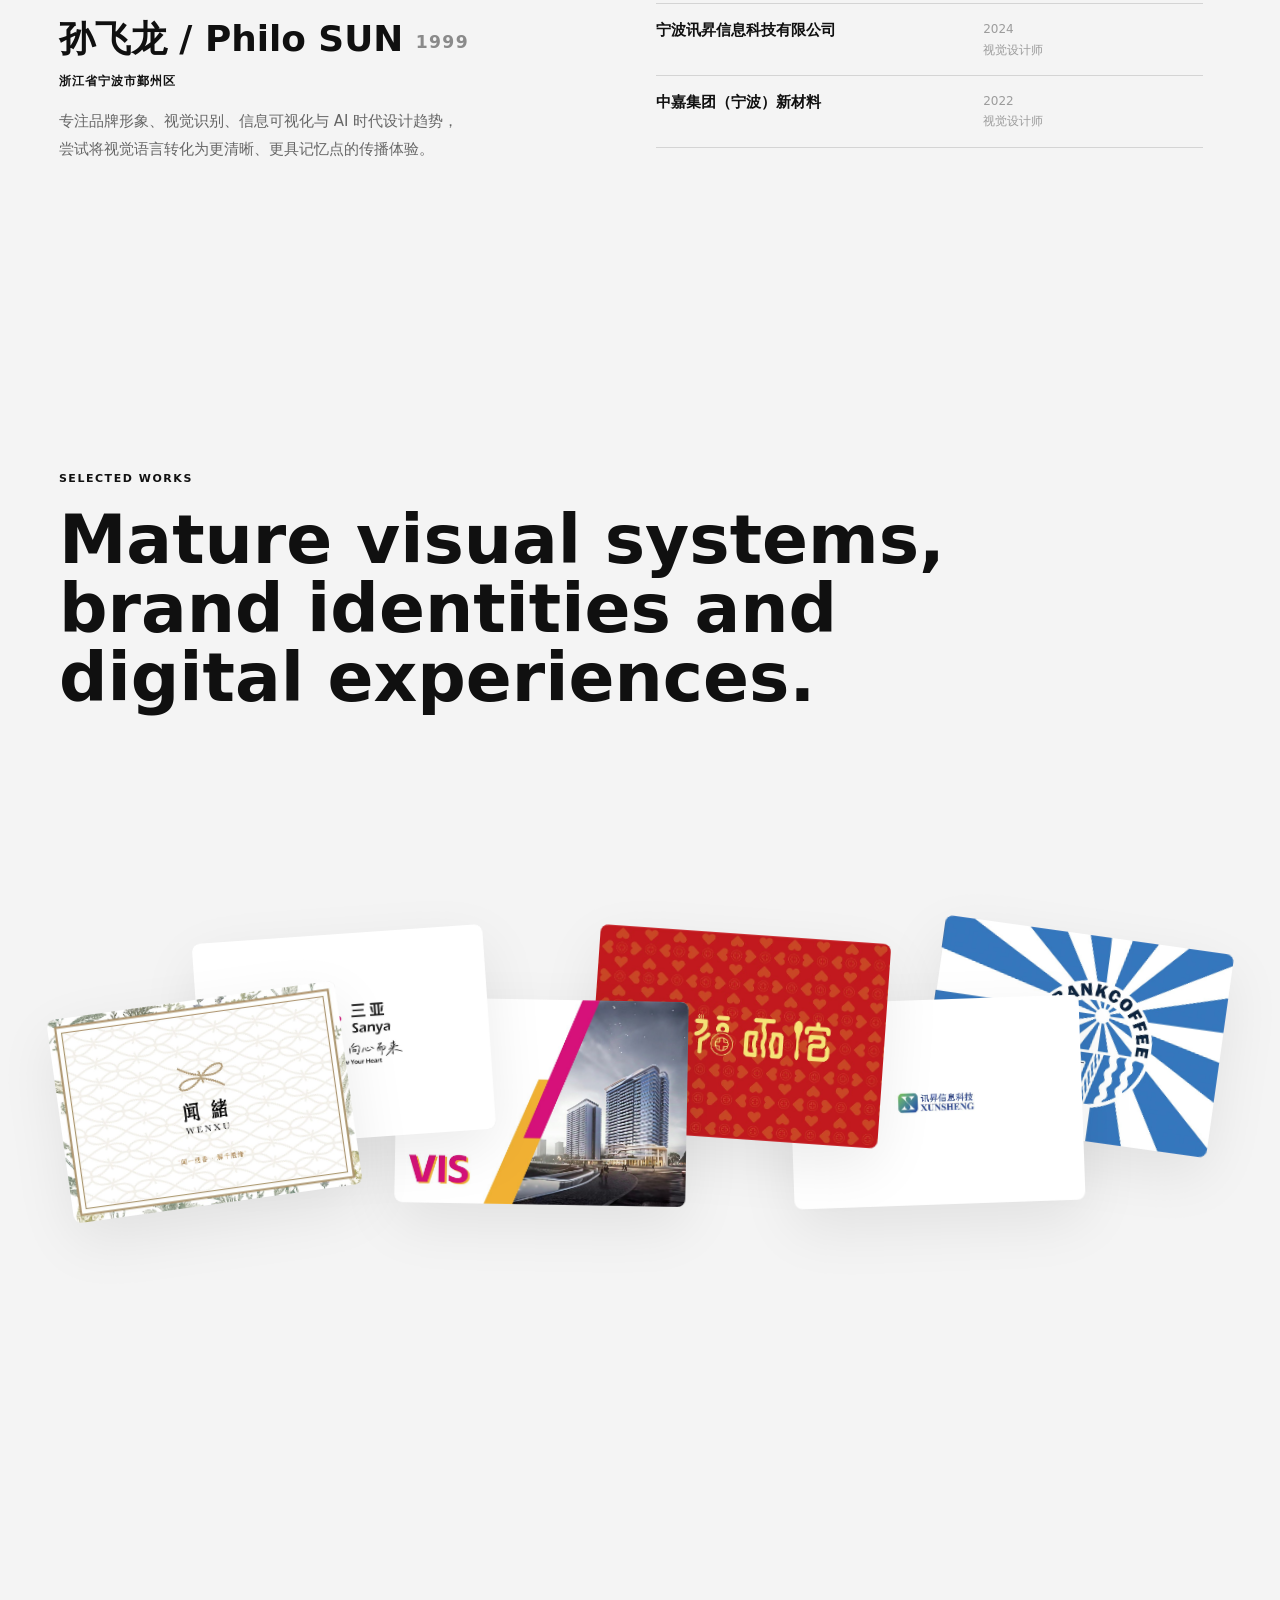
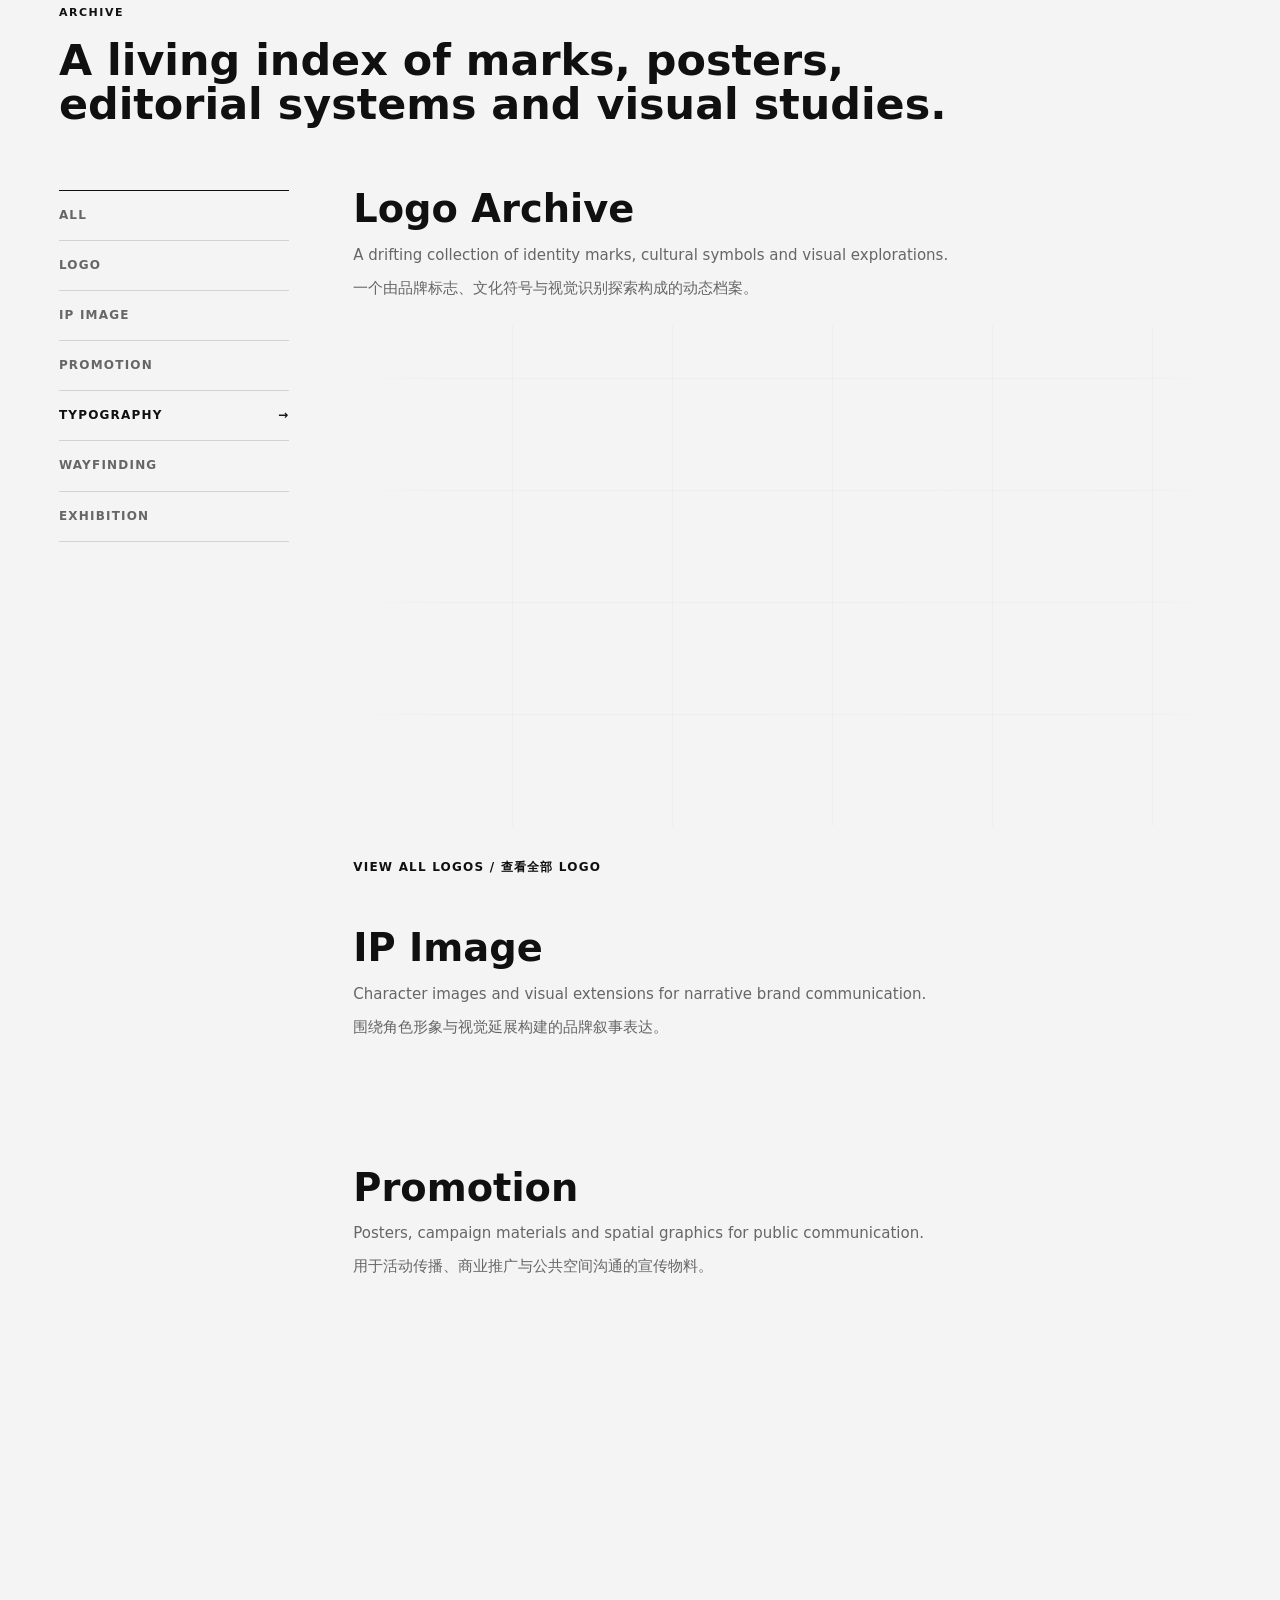
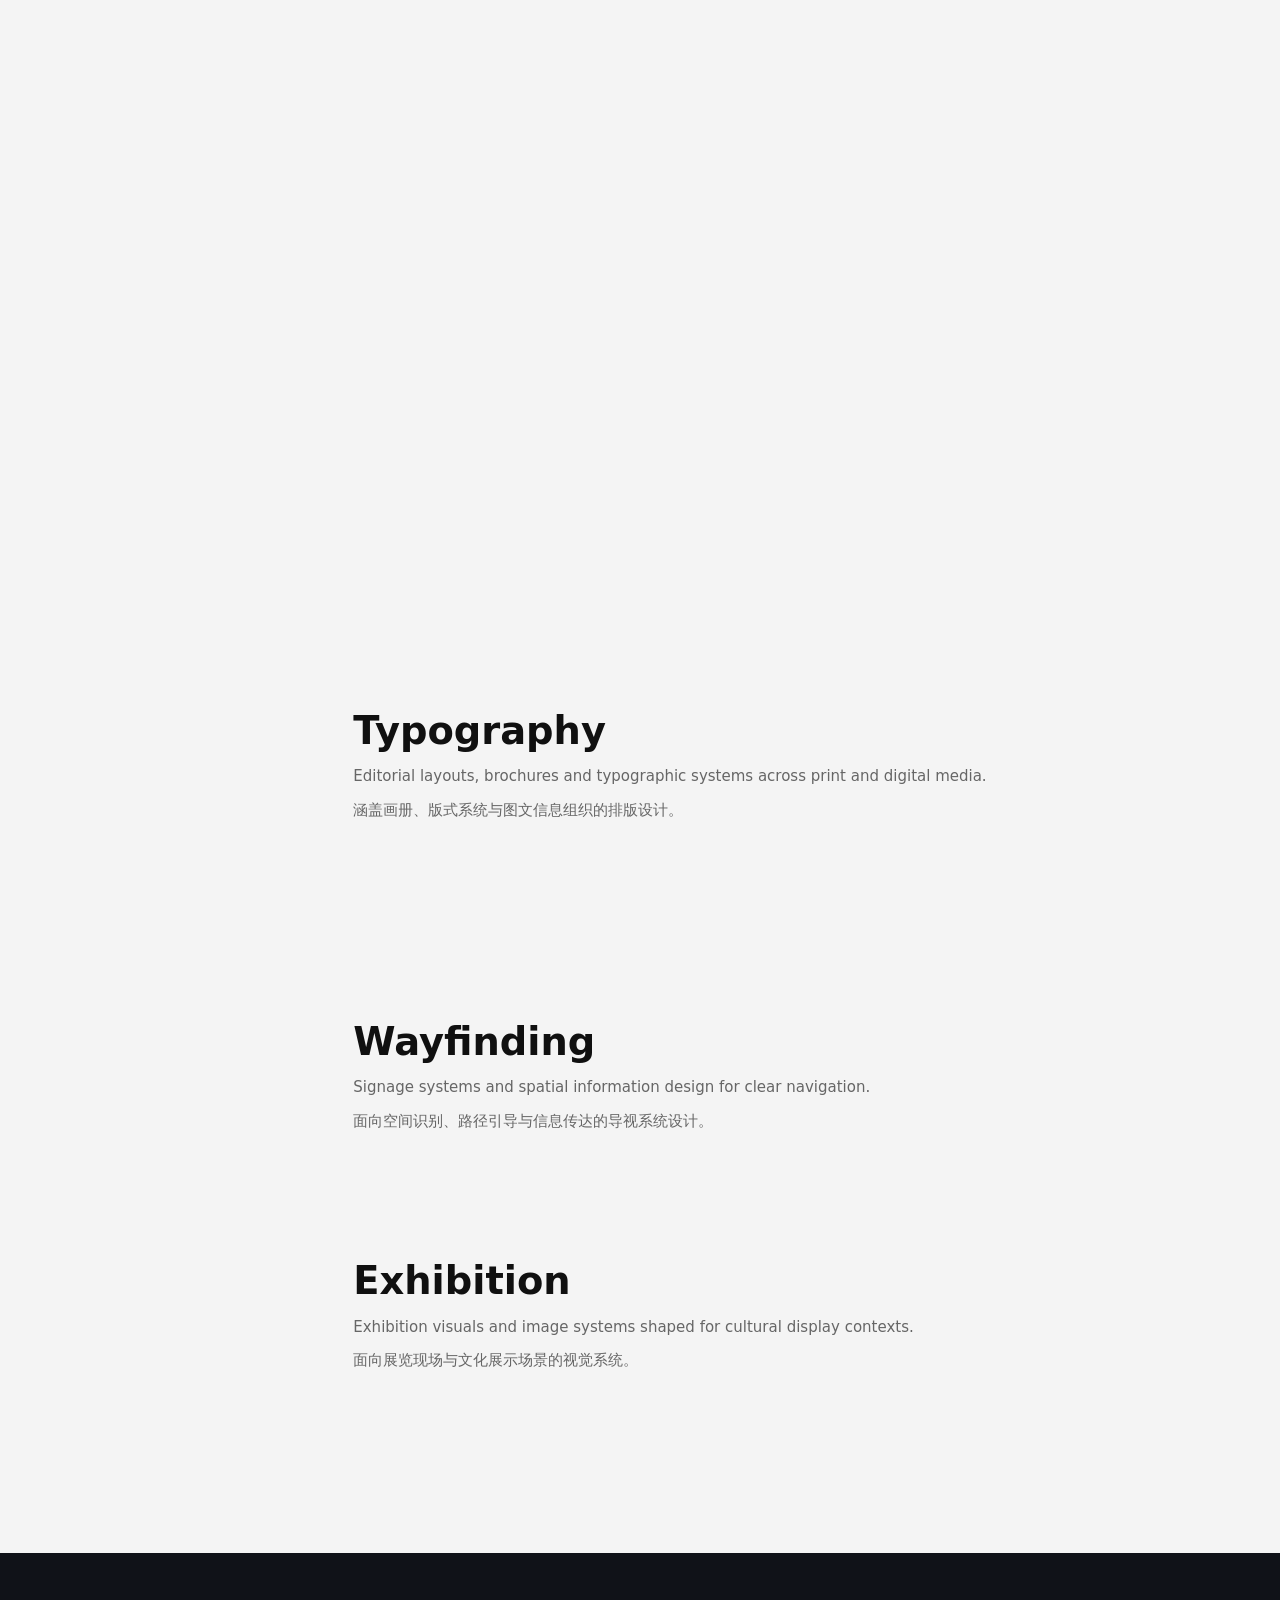
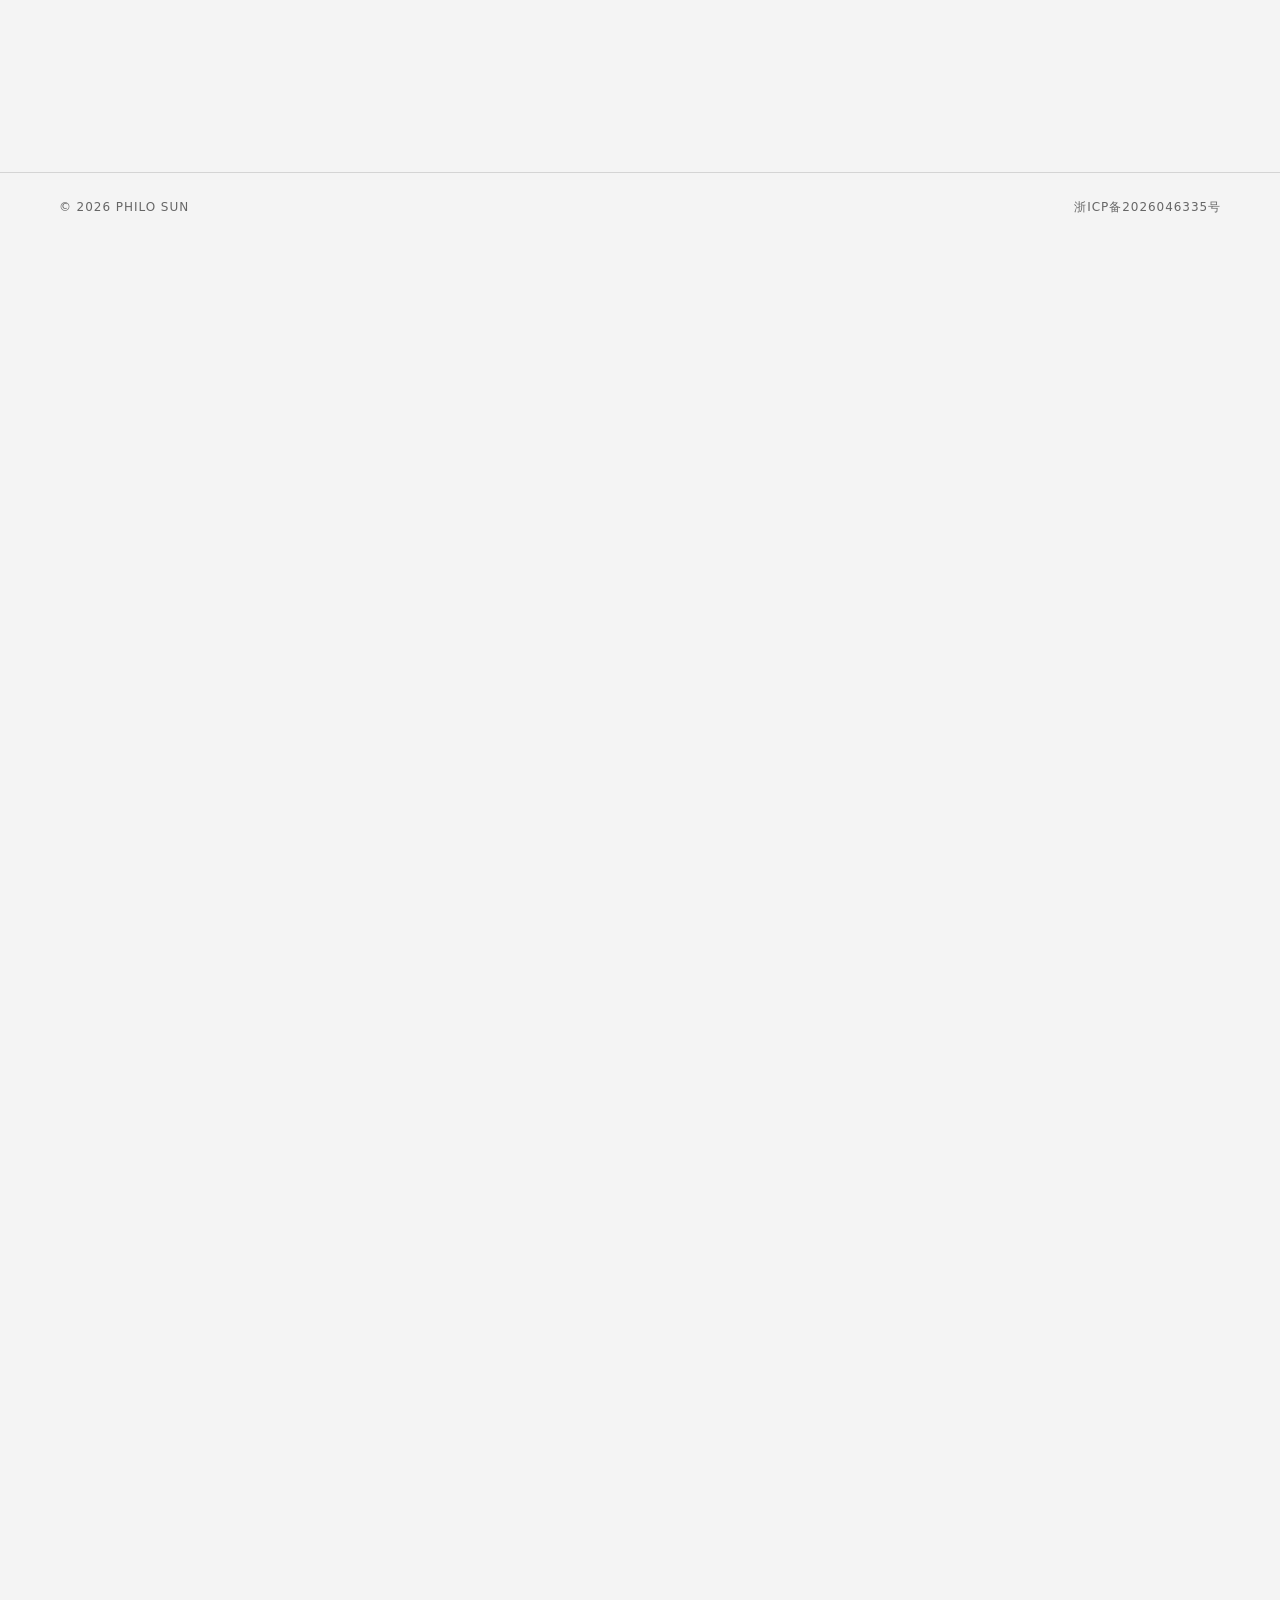
==== commit 6dd26742: "Update Vibecoding title and contact email" ====
--- a/index.html
+++ b/index.html
@@ -218,6 +218,7 @@
         <div class="section-shell lab-shell">
           <div class="lab-heading" data-reveal>
             <div>
+              <p class="section-kicker">vibecoding</p>
               <h2>
                 Digital products built through design<br />
                 AI and rapid prototyping.
@@ -244,14 +245,14 @@
               </span>
               <strong>15557463656</strong>
             </button>
-            <button class="contact-card" type="button" data-copy="1370700865@qq.com">
+            <button class="contact-card" type="button" data-copy="7@ssss.design">
               <span class="contact-icon" aria-label="Email">
                 <svg viewBox="0 0 24 24" aria-hidden="true">
                   <path d="M4 4h16a2 2 0 0 1 2 2v12a2 2 0 0 1-2 2H4a2 2 0 0 1-2-2V6a2 2 0 0 1 2-2Z" />
                   <path d="m22 7-10 6L2 7" />
                 </svg>
               </span>
-              <strong>1370700865@qq.com</strong>
+              <strong>7@ssss.design</strong>
             </button>
             <button class="contact-card" type="button" data-copy="VIKUU717">
               <span class="contact-icon" aria-label="WeChat">
--- a/styles.css
+++ b/styles.css
@@ -1420,8 +1420,7 @@
 }
 
 .archive-filter {
-  position: sticky;
-  top: calc(var(--nav-height) + 28px);
+  position: static;
   display: grid;
   gap: 0;
   border-top: 1px solid var(--ink);
@@ -2746,6 +2745,28 @@
   }
 }
 
+@media (min-width: 761px) {
+  main {
+    overflow: visible;
+  }
+
+  .archive-layout {
+    grid-template-columns: clamp(220px, 18vw, 280px) minmax(0, 1fr);
+  }
+
+  .archive-filter {
+    position: sticky;
+    top: calc(var(--nav-height) + 28px);
+    align-self: start;
+    z-index: 2;
+  }
+
+  .logo-archive-feature,
+  .archive-group {
+    scroll-margin-top: calc(var(--nav-height) + 32px);
+  }
+}
+
 @media (prefers-reduced-motion: reduce) {
   .work-card,
   .work-more-card {
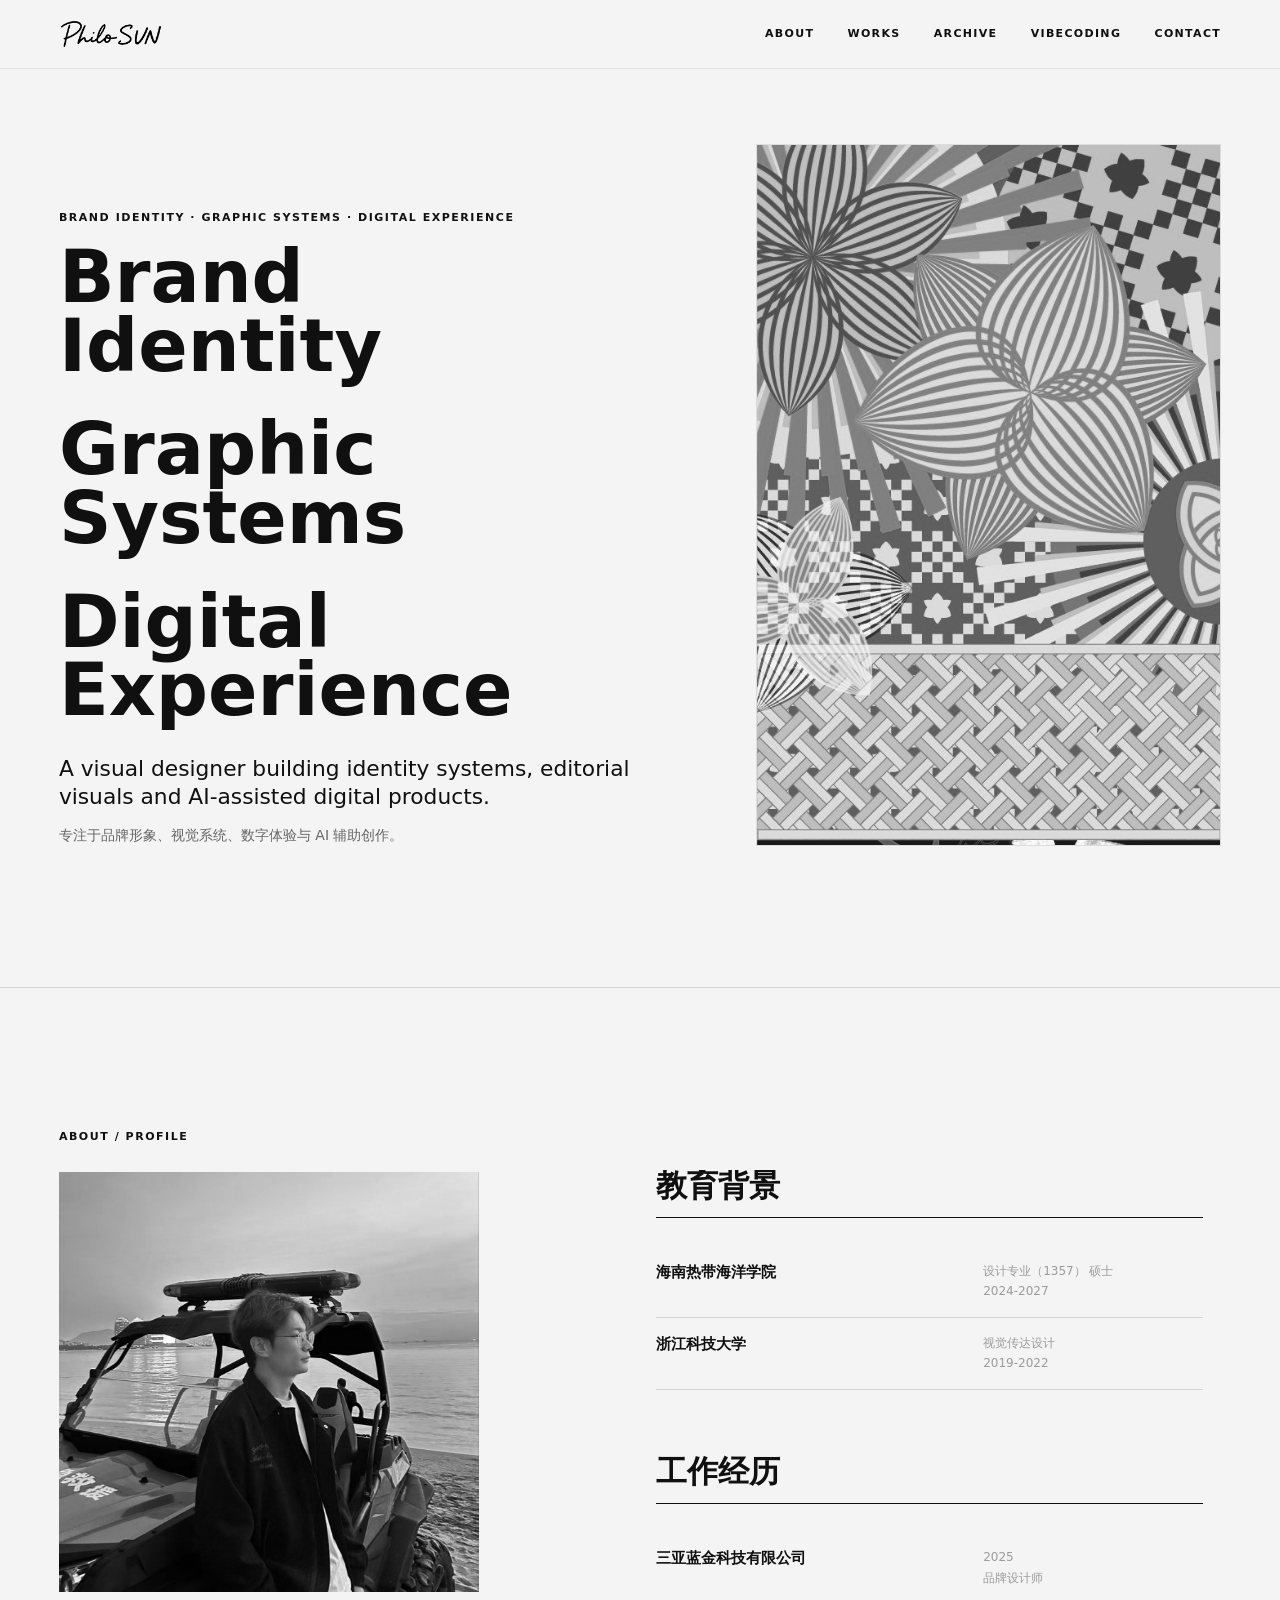
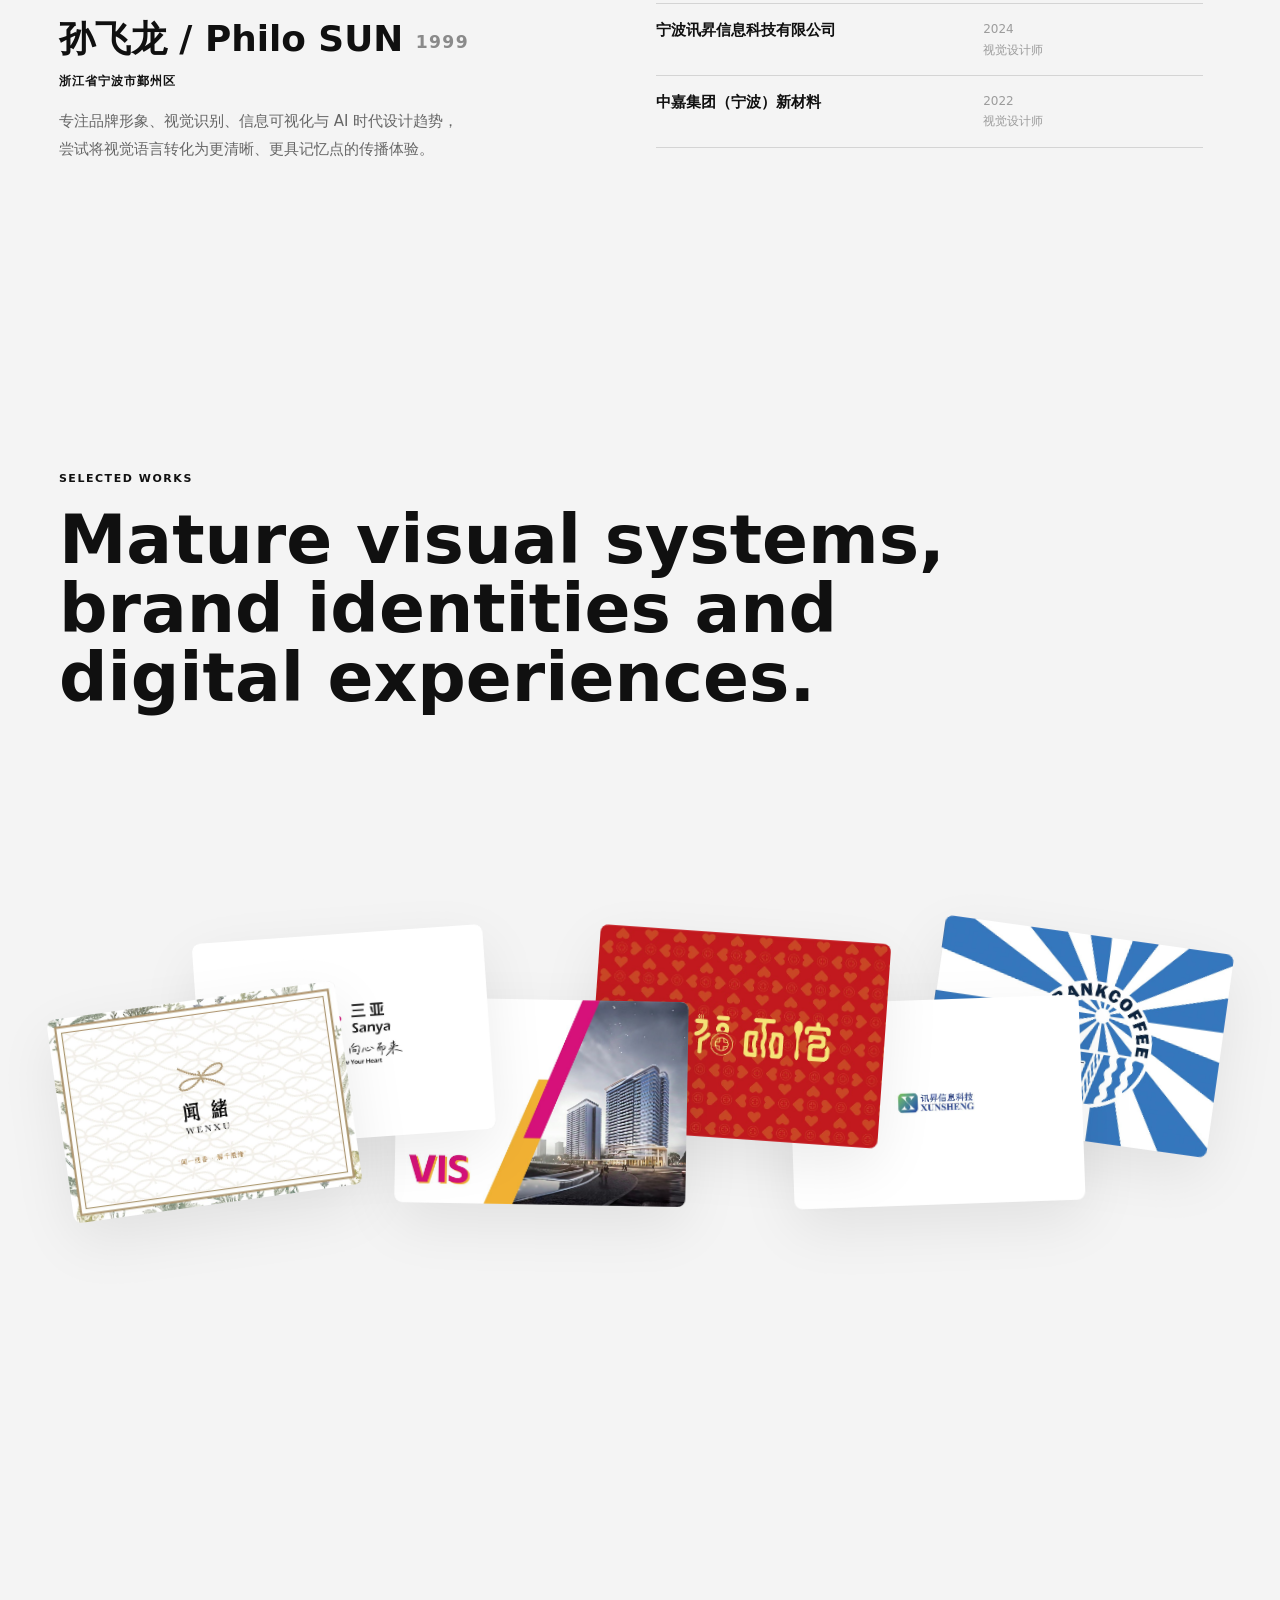
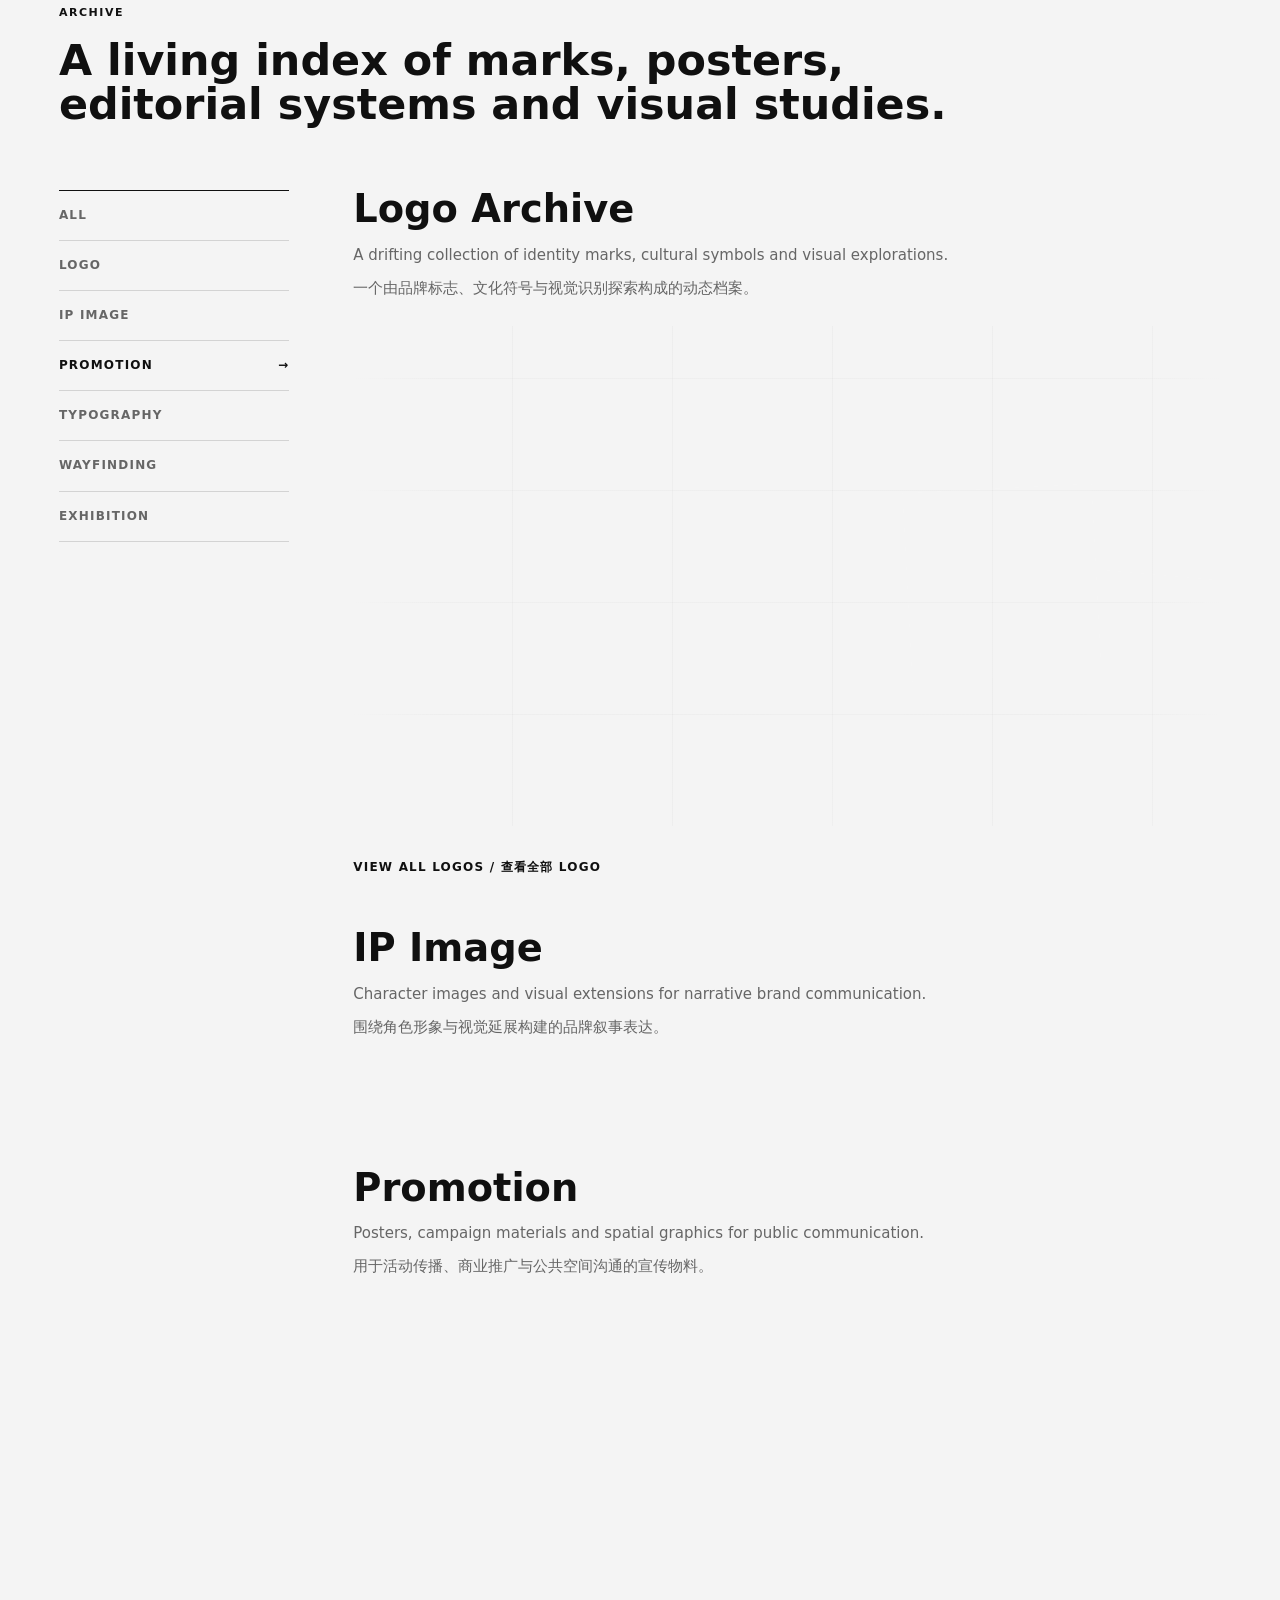
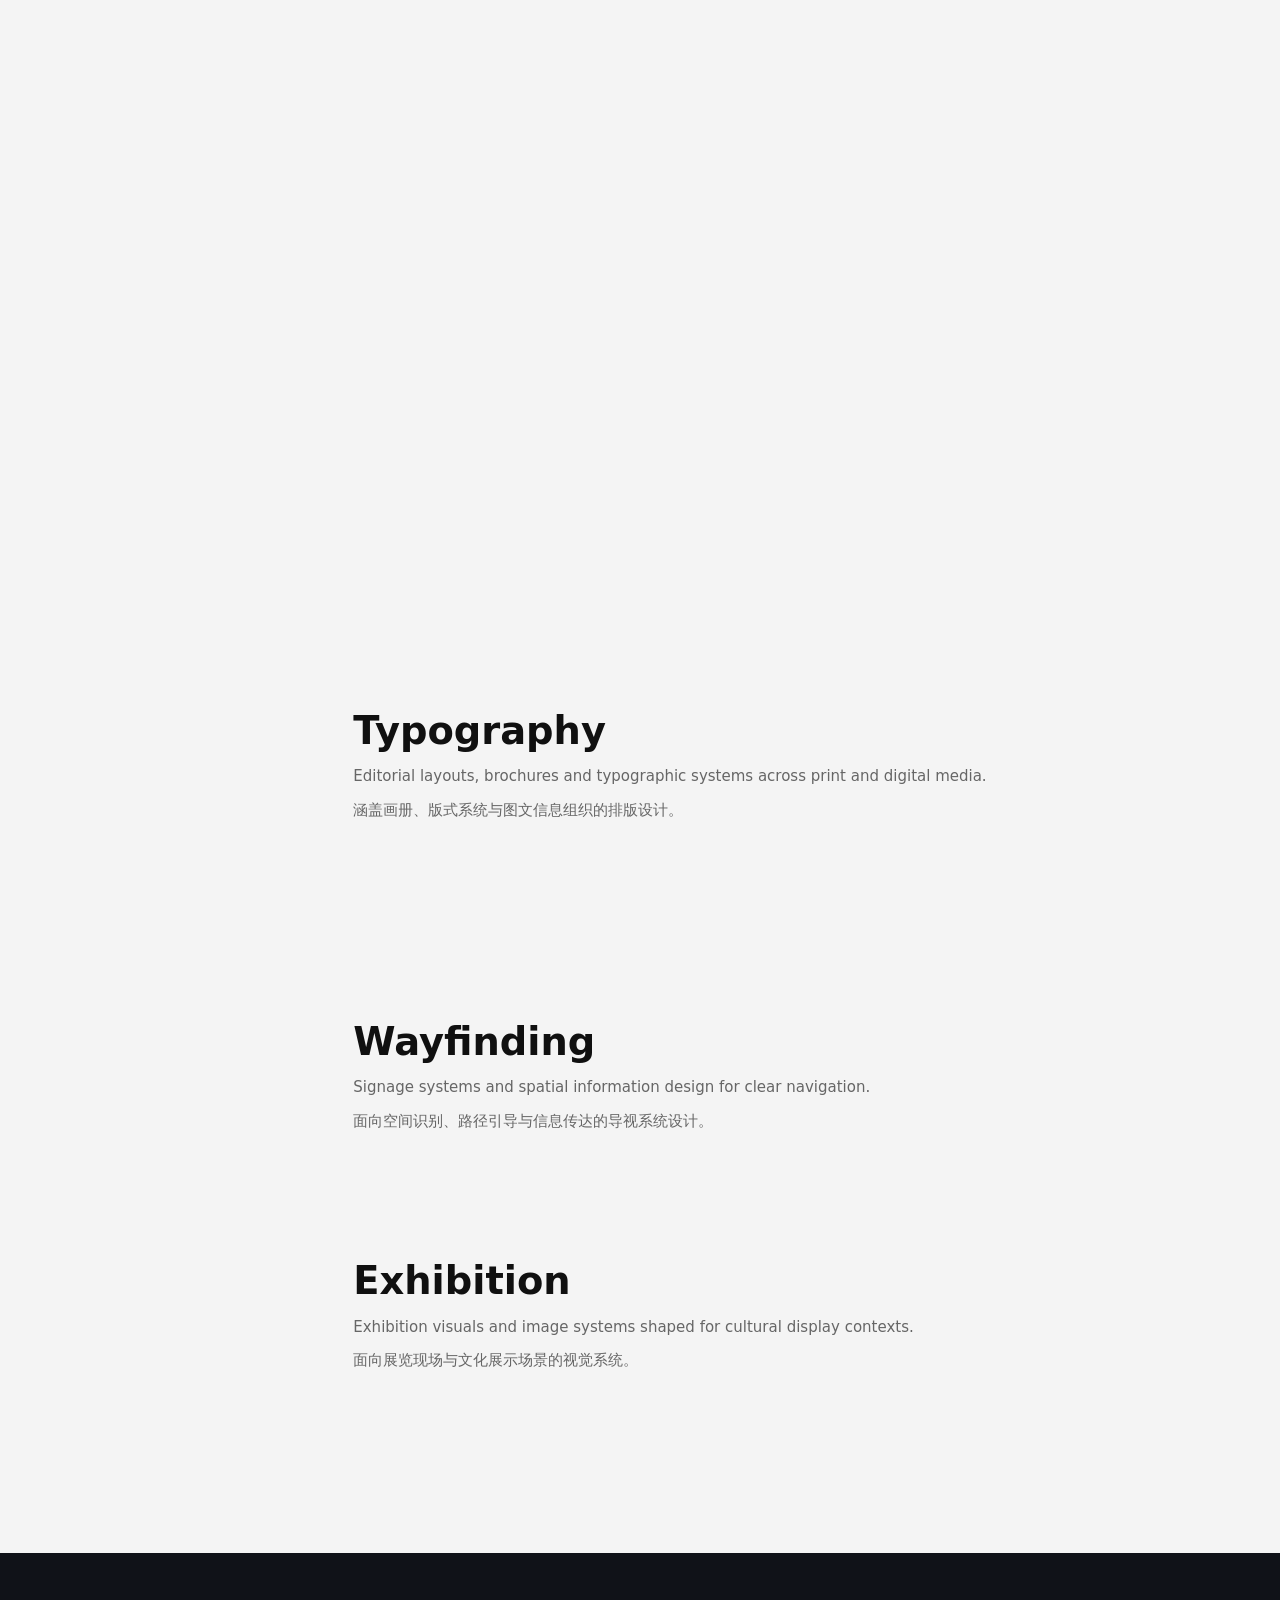
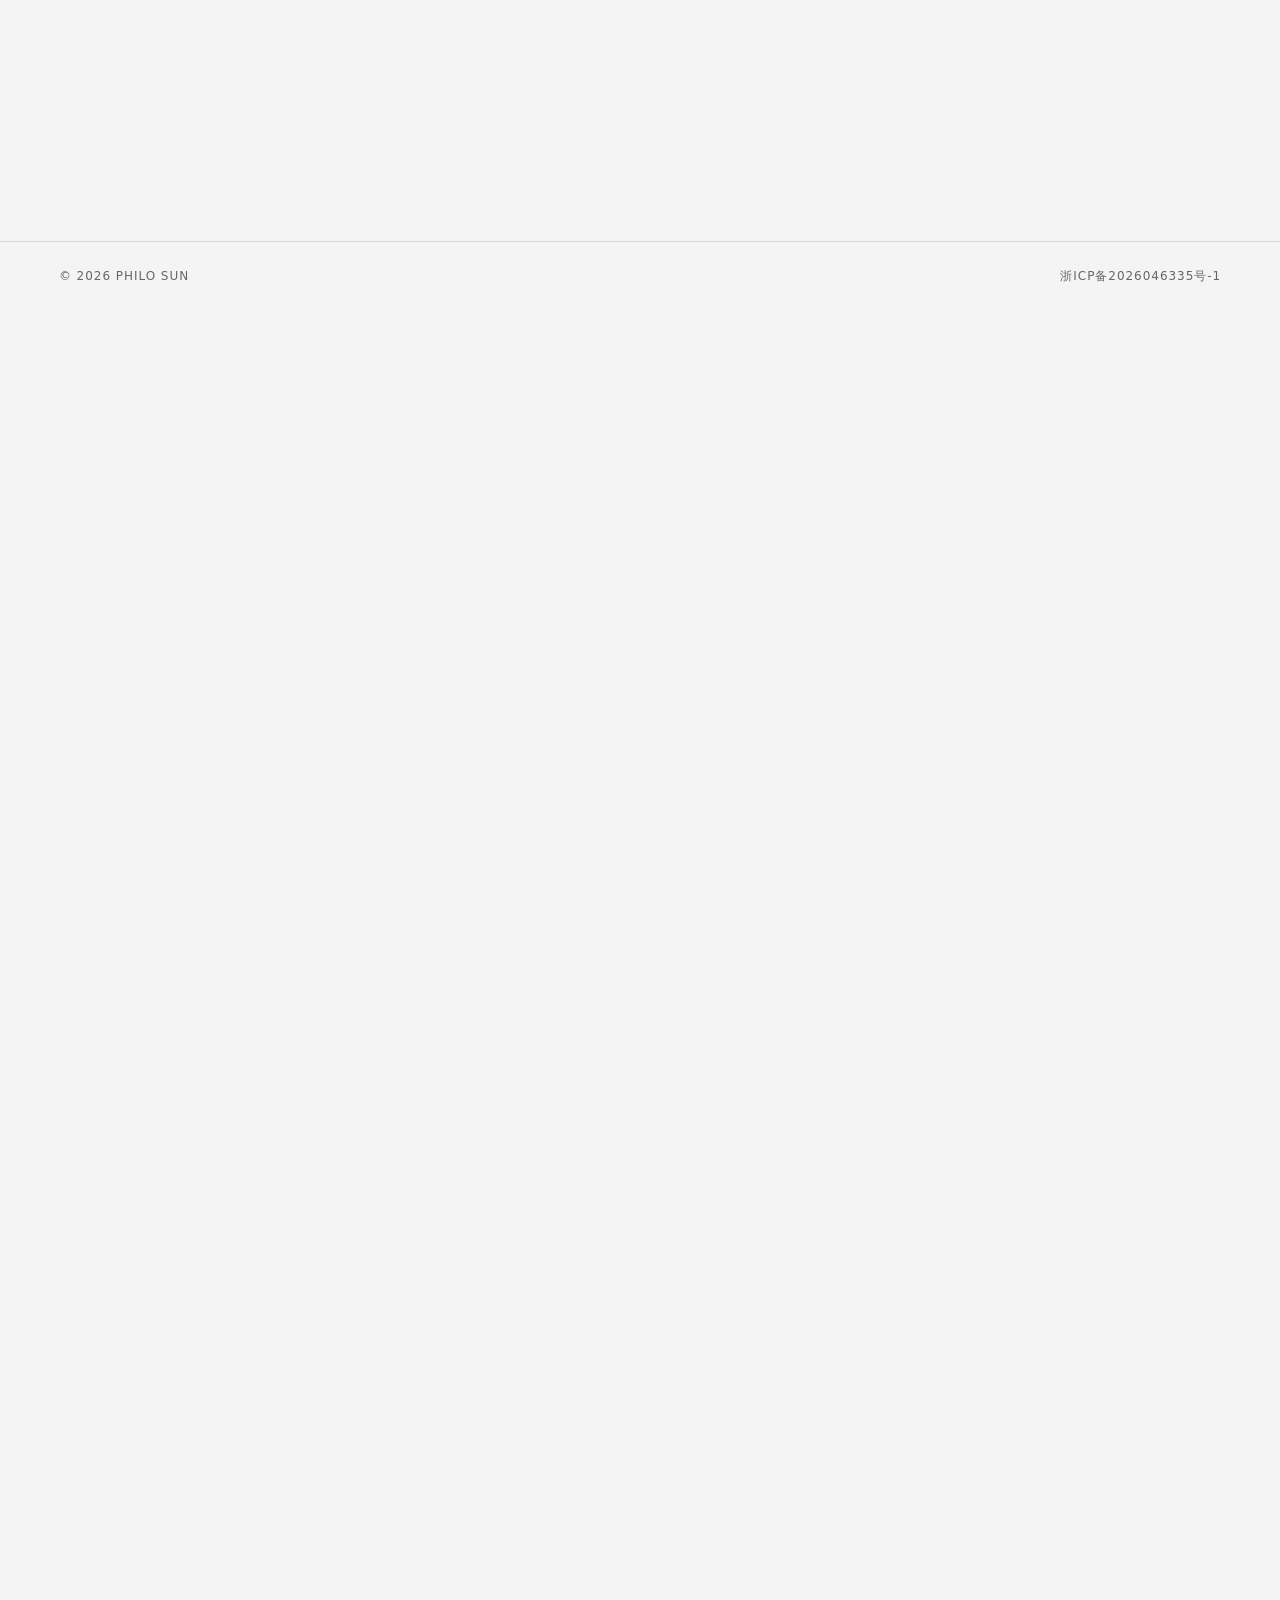
==== commit 645d9594: "Refine contact layout and footer record" ====
--- a/index.html
+++ b/index.html
@@ -271,7 +271,7 @@
 
     <footer class="site-footer">
       <span>© 2026 Philo SUN</span>
-      <a href="https://beian.miit.gov.cn/" target="_blank" rel="noopener noreferrer">浙ICP备2026046335号</a>
+      <a href="https://beian.miit.gov.cn/" target="_blank" rel="noopener noreferrer">浙ICP备2026046335号-1</a>
     </footer>
 
     <script src="works-data.js?v=20260714-zuoan-vis"></script>
--- a/styles.css
+++ b/styles.css
@@ -1217,6 +1217,10 @@
   color: var(--white);
 }
 
+.lab .section-kicker {
+  color: var(--white);
+}
+
 .lab-shell {
   padding-top: var(--space-section);
   padding-bottom: var(--space-section);
@@ -2644,7 +2648,7 @@
 }
 
 .contact-card::after {
-  content: "Copied";
+  content: "已复制";
   position: absolute;
   right: 12px;
   top: 10px;
@@ -2748,6 +2752,17 @@
 @media (min-width: 761px) {
   main {
     overflow: visible;
+  }
+
+  .contact {
+    min-height: calc(100svh - var(--nav-height) - 72px);
+    display: grid;
+    align-items: center;
+    padding: 0 var(--gutter);
+  }
+
+  .contact-panel {
+    width: 100%;
   }
 
   .archive-layout {
@@ -3053,6 +3068,10 @@
     font-size: clamp(34px, 9vw, 54px);
   }
 
+  .lab .section-kicker {
+    color: #fff !important;
+  }
+
   .lab-item {
     grid-template-columns: none;
     grid-template-rows: auto minmax(220px, auto);
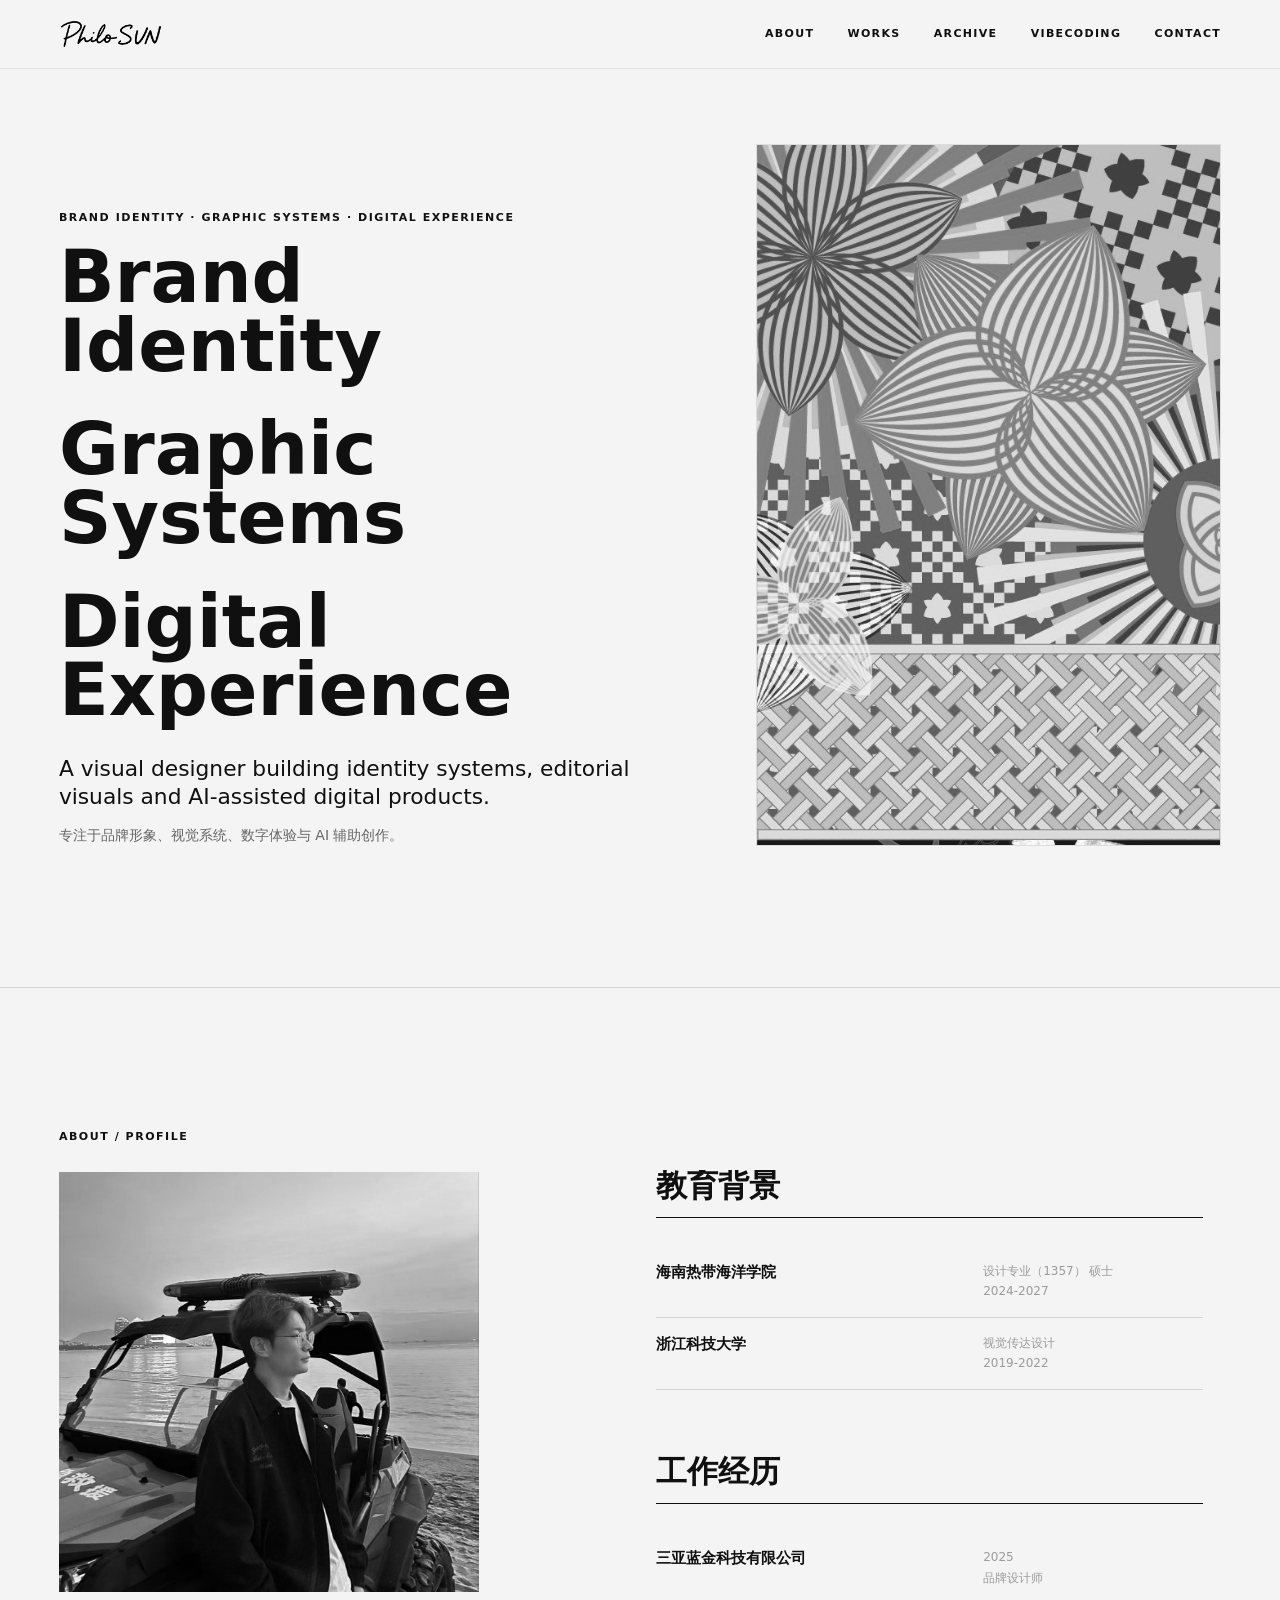
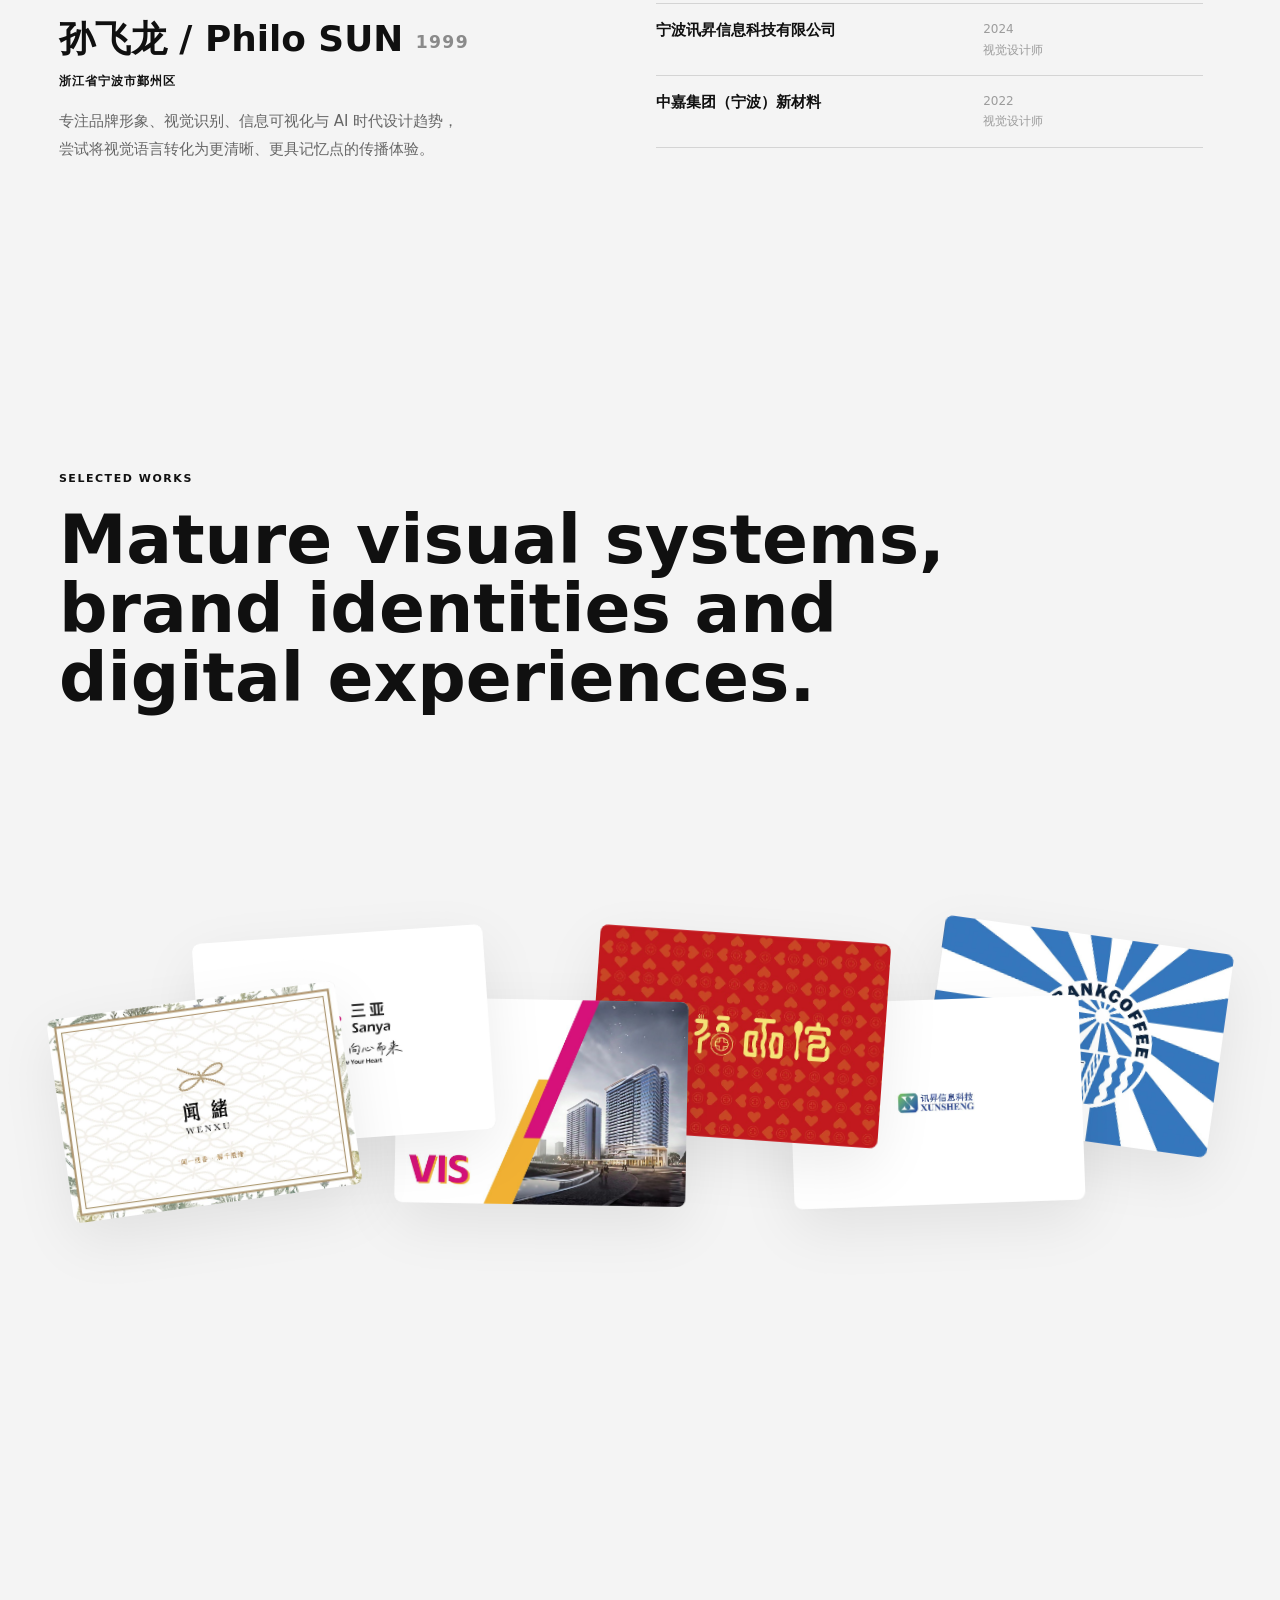
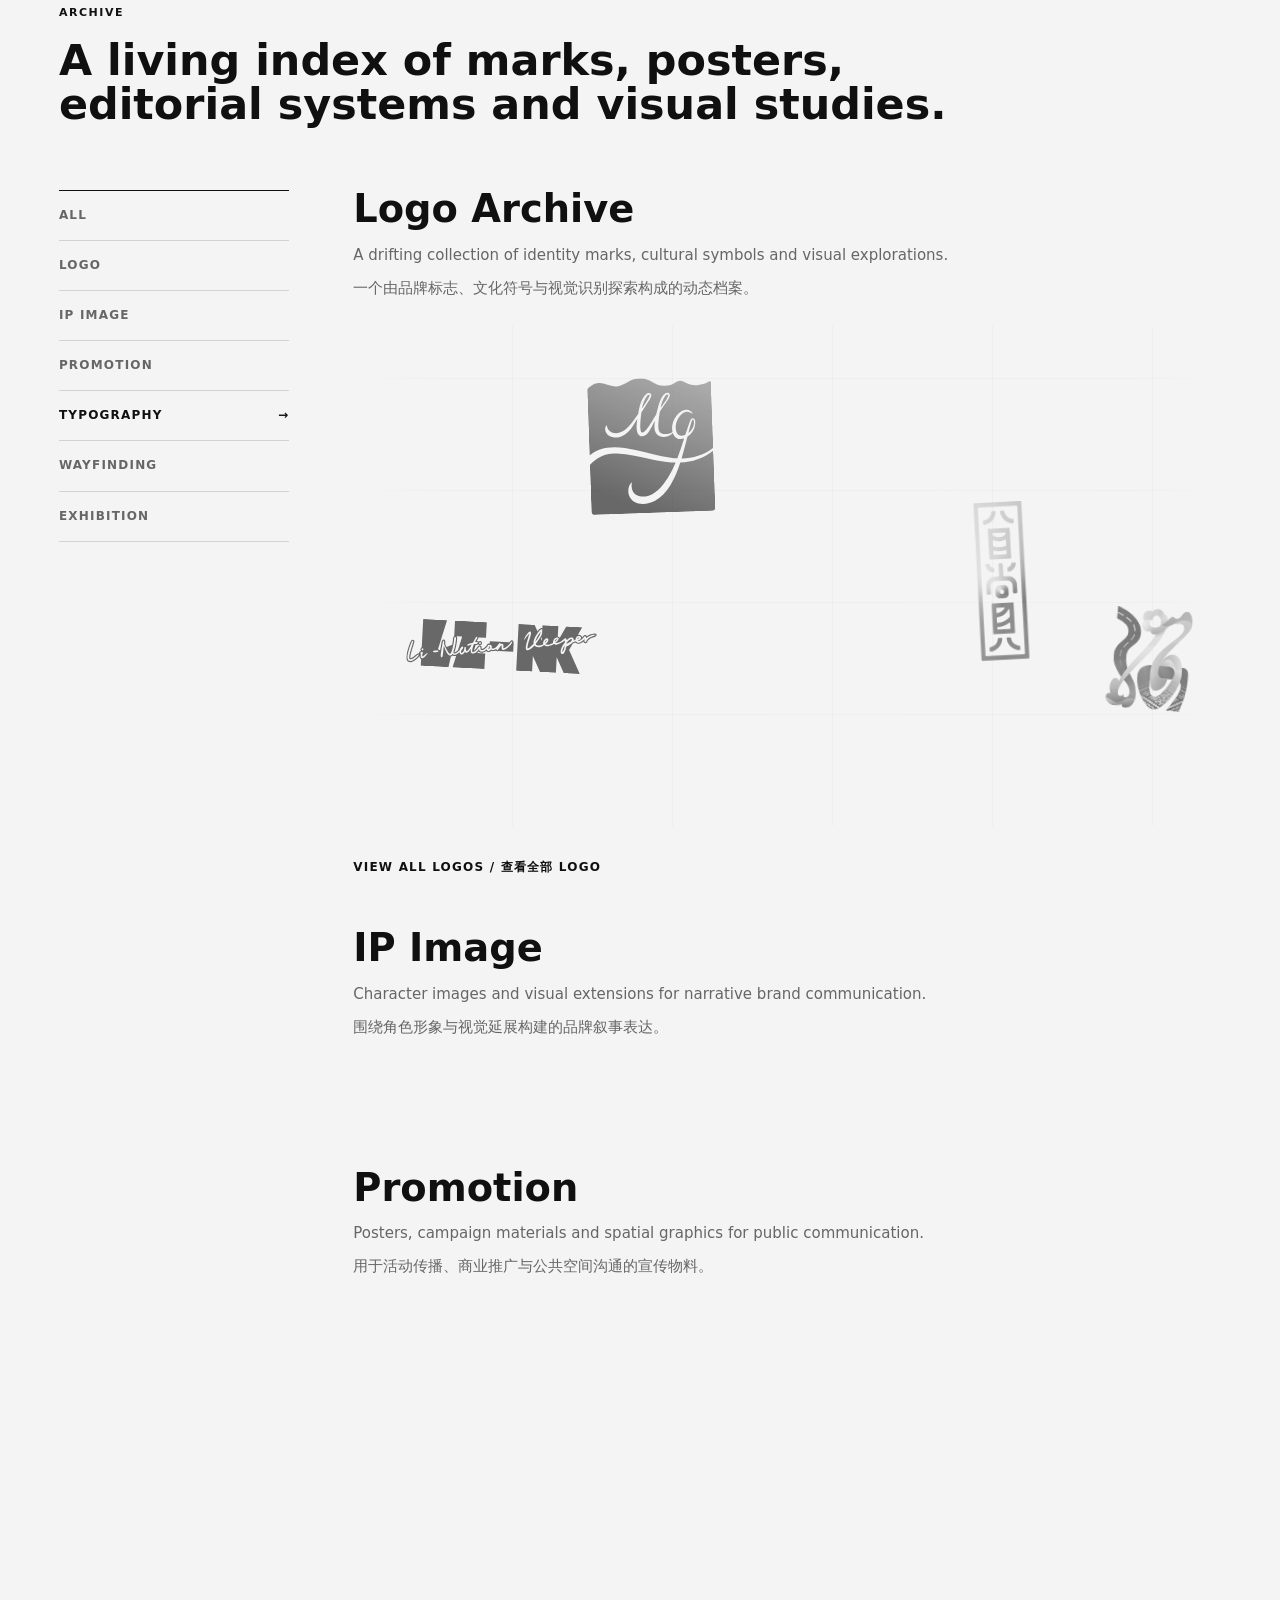
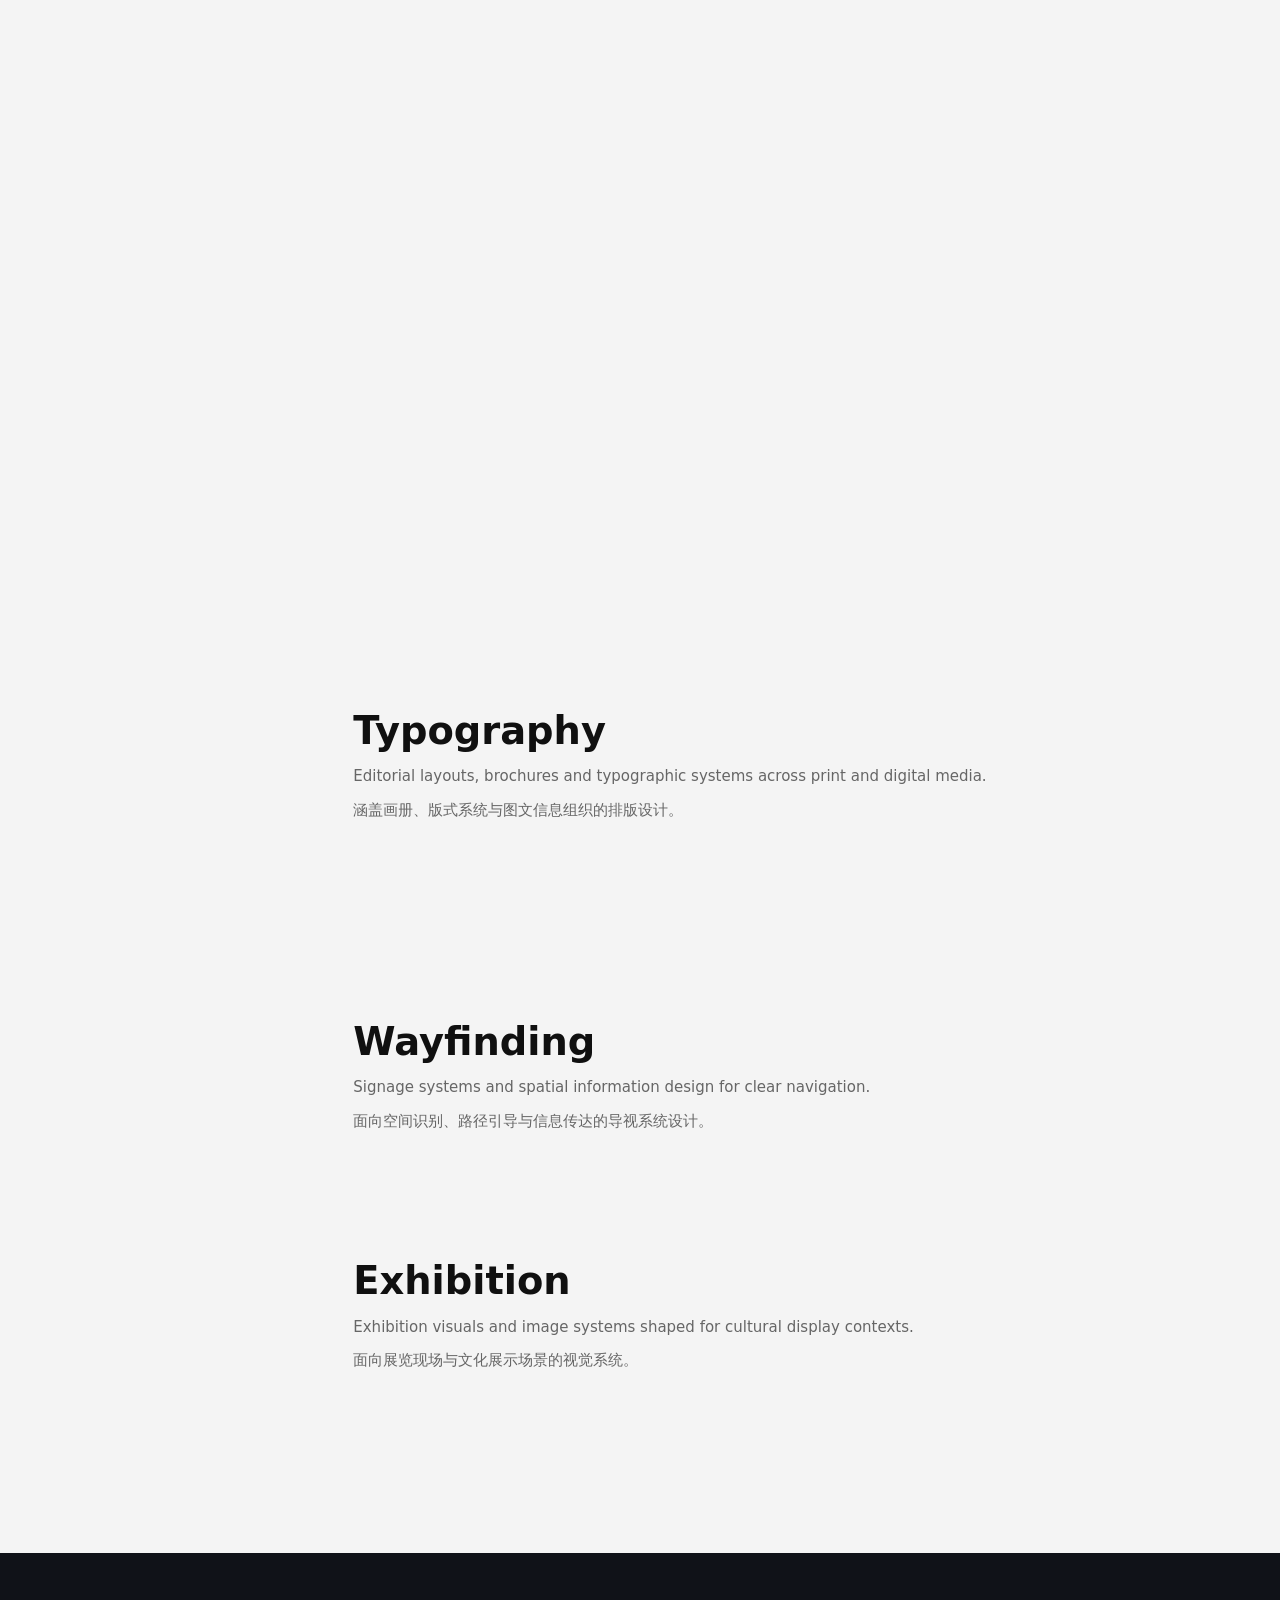
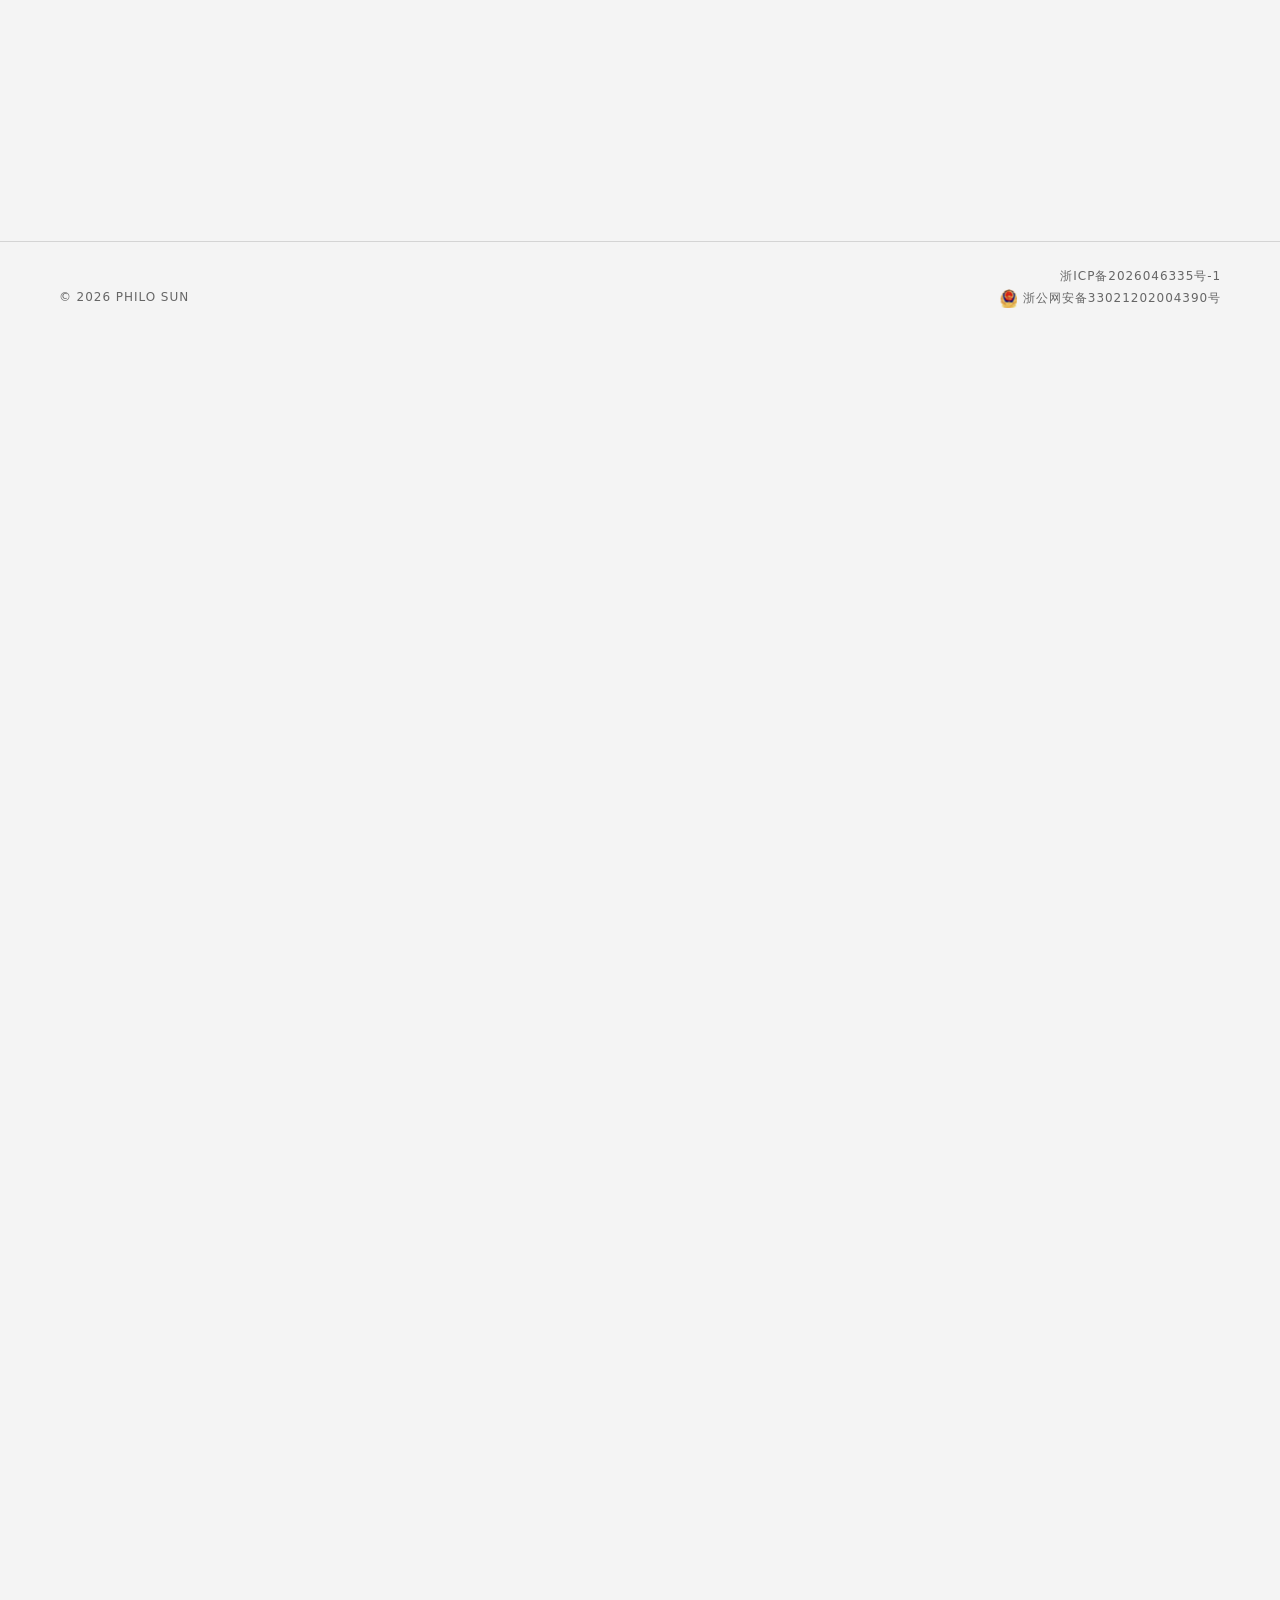
==== commit d17a882a: "Add police record footer link" ====
--- a/index.html
+++ b/index.html
@@ -270,8 +270,12 @@
     </main>
 
     <footer class="site-footer">
-      <span>© 2026 Philo SUN</span>
+      <span class="site-footer__copyright">© 2026 Philo SUN</span>
       <a href="https://beian.miit.gov.cn/" target="_blank" rel="noopener noreferrer">浙ICP备2026046335号-1</a>
+      <a class="site-footer__police" href="https://beian.mps.gov.cn/#/query/webSearch?code=33021202004390" rel="noreferrer" target="_blank">
+        <img src="assets/police-record-badge.png" alt="公安备案图标" />
+        <span>浙公网安备33021202004390号</span>
+      </a>
     </footer>
 
     <script src="works-data.js?v=20260714-zuoan-vis"></script>
--- a/styles.css
+++ b/styles.css
@@ -2671,7 +2671,7 @@
   margin: 0 auto;
   display: grid;
   grid-template-columns: 1fr auto;
-  gap: 24px;
+  gap: 4px 24px;
   padding: 26px var(--gutter);
   border-top: 1px solid var(--line);
   color: var(--muted);
@@ -2687,6 +2687,34 @@
 
 .site-footer a:hover {
   color: var(--ink);
+}
+
+.site-footer__copyright {
+  grid-column: 1;
+  grid-row: 2;
+}
+
+.site-footer > a[href="https://beian.miit.gov.cn/"] {
+  grid-column: 2;
+  grid-row: 1;
+  justify-self: end;
+}
+
+.site-footer__police {
+  grid-column: 2;
+  grid-row: 2;
+  justify-self: end;
+  display: inline-flex;
+  align-items: center;
+  gap: 6px;
+  text-align: right;
+}
+
+.site-footer__police img {
+  width: 17px;
+  height: 19px;
+  display: block;
+  object-fit: contain;
 }
 
 [data-reveal],
@@ -3036,7 +3064,7 @@
     overflow-x: hidden;
     padding-right: 12px;
     -webkit-overflow-scrolling: touch;
-    overscroll-behavior: contain;
+    overscroll-behavior-y: auto;
   }
 
   .academic-item {
@@ -3357,14 +3385,19 @@
   }
 
   .site-footer {
-    display: flex;
+    display: grid;
+    grid-template-columns: 1fr auto;
     align-items: center;
-    justify-content: space-between;
-    gap: 12px;
+    gap: 4px 12px;
     padding: 16px var(--gutter);
     font-size: 10px;
     letter-spacing: 0.04em;
     line-height: 1.2;
+  }
+
+  .site-footer__police {
+    grid-column: 2;
+    justify-self: end;
   }
 
 }
